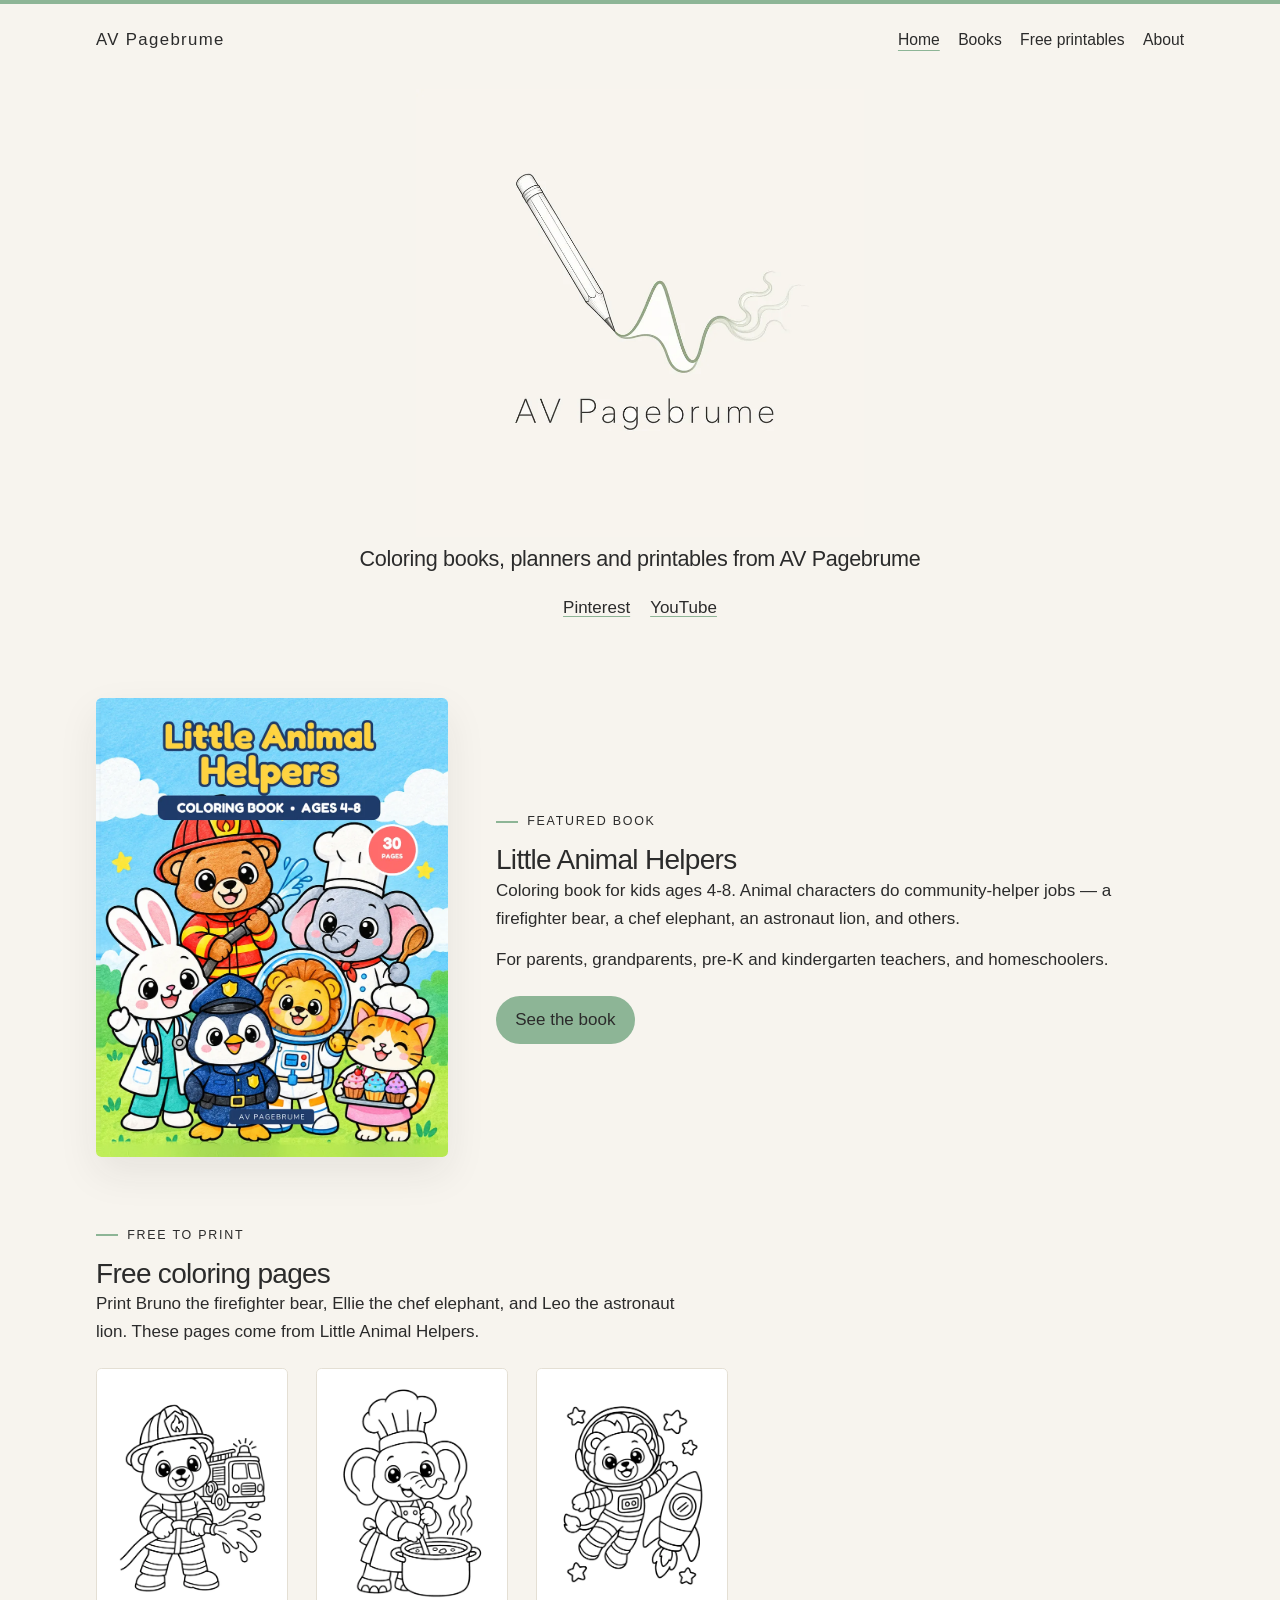
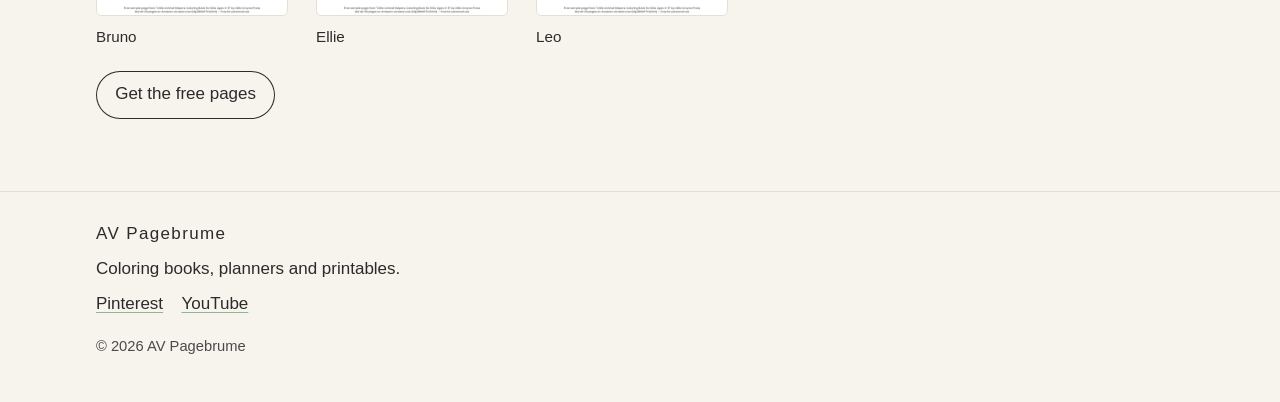
==== index.html @ 34dc0739 "Add the AV Pagebrume static site Plain HTML and CSS for GitHub Pages: home, the Little Animal Helper" ====
<!DOCTYPE html>
<html lang="en">
<head>
  <meta charset="utf-8">
  <meta name="viewport" content="width=device-width, initial-scale=1">
  <title>AV Pagebrume — Coloring books, planners and printables</title>
  <meta name="description" content="Coloring books, planners and printables from AV Pagebrume, a small press run by Vamsi and Ankitha. See Little Animal Helpers and free coloring pages.">
  <link rel="canonical" href="https://vamsiankitha-sudo.github.io/avpagebrume/">
  <meta name="robots" content="index,follow,max-image-preview:large">
  <meta name="author" content="AV Pagebrume">
  <meta name="theme-color" content="#F7F4EE">

  <meta property="og:site_name" content="AV Pagebrume">
  <meta property="og:type" content="website">
  <meta property="og:locale" content="en_US">
  <meta property="og:title" content="AV Pagebrume — Coloring books, planners and printables">
  <meta property="og:description" content="Coloring books, planners and printables from AV Pagebrume. See Little Animal Helpers and free coloring pages.">
  <meta property="og:url" content="https://vamsiankitha-sudo.github.io/avpagebrume/">
  <meta property="og:image" content="https://vamsiankitha-sudo.github.io/avpagebrume/assets/og.jpg">
  <meta property="og:image:width" content="1200">
  <meta property="og:image:height" content="630">
  <meta property="og:image:alt" content="AV Pagebrume logo: a pencil drawing a sage-green line that fades into mist, with the name AV Pagebrume.">

  <meta name="twitter:card" content="summary_large_image">
  <meta name="twitter:title" content="AV Pagebrume — Coloring books, planners and printables">
  <meta name="twitter:description" content="Coloring books, planners and printables from AV Pagebrume. See Little Animal Helpers and free coloring pages.">
  <meta name="twitter:image" content="https://vamsiankitha-sudo.github.io/avpagebrume/assets/og.jpg">
  <meta name="twitter:image:alt" content="AV Pagebrume logo: a pencil drawing a sage-green line that fades into mist, with the name AV Pagebrume.">

  <link rel="icon" href="favicon.ico" sizes="any">
  <link rel="icon" href="assets/favicon-32.png" type="image/png" sizes="32x32">
  <link rel="icon" href="assets/icon-192.png" type="image/png" sizes="192x192">
  <link rel="apple-touch-icon" href="apple-touch-icon.png">
  <link rel="preload" as="image" href="assets/logo.webp" type="image/webp">
  <link rel="stylesheet" href="css/styles.css">

  <script type="application/ld+json">
  {
    "@context": "https://schema.org",
    "@graph": [
      {
        "@type": "Organization",
        "@id": "https://vamsiankitha-sudo.github.io/avpagebrume/#organization",
        "name": "AV Pagebrume",
        "url": "https://vamsiankitha-sudo.github.io/avpagebrume/",
        "description": "Coloring books, planners and printables from AV Pagebrume.",
        "logo": {
          "@type": "ImageObject",
          "url": "https://vamsiankitha-sudo.github.io/avpagebrume/assets/logo.png",
          "width": 640,
          "height": 640
        },
        "sameAs": [
          "https://in.pinterest.com/avpagebrume/",
          "https://www.youtube.com/@avpagebrume"
        ]
      },
      {
        "@type": "WebSite",
        "@id": "https://vamsiankitha-sudo.github.io/avpagebrume/#website",
        "url": "https://vamsiankitha-sudo.github.io/avpagebrume/",
        "name": "AV Pagebrume",
        "description": "Coloring books, planners and printables from AV Pagebrume.",
        "publisher": {
          "@id": "https://vamsiankitha-sudo.github.io/avpagebrume/#organization"
        }
      }
    ]
  }
  </script>
</head>
<body>
  <a class="skip" href="#main">Skip to content</a>
  <header class="site-header">
    <div class="wrap header-inner">
      <a class="brand" href="./">AV Pagebrume</a>
      <nav class="nav" aria-label="Primary">
        <a href="./" aria-current="page">Home</a>
        <a href="books/little-animal-helpers/">Books</a>
        <a href="free-printables/">Free printables</a>
        <a href="about/">About</a>
      </nav>
    </div>
  </header>

  <main id="main">
    <section class="hero wrap">
      <h1>
        <picture>
          <source srcset="assets/logo.webp" type="image/webp">
          <img src="assets/logo.jpg" alt="AV Pagebrume" width="880" height="880" fetchpriority="high">
        </picture>
      </h1>
      <p class="lede">Coloring books, planners and printables from AV Pagebrume</p>
      <p class="social-line">
        <a href="https://in.pinterest.com/avpagebrume/" target="_blank" rel="noopener noreferrer">Pinterest<span class="visually-hidden"> (opens in a new tab)</span></a>
        <a href="https://www.youtube.com/@avpagebrume" target="_blank" rel="noopener noreferrer">YouTube<span class="visually-hidden"> (opens in a new tab)</span></a>
      </p>
    </section>

    <section class="section wrap" aria-labelledby="featured-heading">
      <div class="feature">
        <a href="books/little-animal-helpers/">
          <picture>
            <source srcset="books/little-animal-helpers/cover.webp" type="image/webp">
            <img class="cover" src="books/little-animal-helpers/cover.jpg" alt="Cover of Little Animal Helpers: Coloring Book for Kids Ages 4-8. Animal characters in helper jobs, including a firefighter bear, a chef elephant, and an astronaut lion. The cover says 30 pages. AV Pagebrume." width="900" height="1173">
          </picture>
        </a>
        <div>
          <p class="kicker">Featured book</p>
          <h2 id="featured-heading">Little Animal Helpers</h2>
          <p>Coloring book for kids ages 4-8. Animal characters do community-helper jobs — a firefighter bear, a chef elephant, an astronaut lion, and others.</p>
          <p>For parents, grandparents, pre-K and kindergarten teachers, and homeschoolers.</p>
          <div class="actions">
            <a class="button" href="books/little-animal-helpers/">See the book</a>
          </div>
        </div>
      </div>
    </section>

    <section class="section wrap" aria-labelledby="printables-heading">
      <p class="kicker">Free to print</p>
      <h2 id="printables-heading">Free coloring pages</h2>
      <p class="prose">Print Bruno the firefighter bear, Ellie the chef elephant, and Leo the astronaut lion. These pages come from Little Animal Helpers.</p>
      <div class="teaser-grid">
        <figure>
          <a href="free-printables/">
            <picture>
              <source srcset="free-printables/bruno.webp" type="image/webp">
              <img class="sheet" src="free-printables/bruno.jpg" alt="Line drawing of Bruno the firefighter bear." width="900" height="1165">
            </picture>
          </a>
          <figcaption>Bruno</figcaption>
        </figure>
        <figure>
          <a href="free-printables/">
            <picture>
              <source srcset="free-printables/ellie.webp" type="image/webp">
              <img class="sheet" src="free-printables/ellie.jpg" alt="Line drawing of Ellie the chef elephant." width="900" height="1165">
            </picture>
          </a>
          <figcaption>Ellie</figcaption>
        </figure>
        <figure>
          <a href="free-printables/">
            <picture>
              <source srcset="free-printables/leo.webp" type="image/webp">
              <img class="sheet" src="free-printables/leo.jpg" alt="Line drawing of Leo the astronaut lion." width="900" height="1165">
            </picture>
          </a>
          <figcaption>Leo</figcaption>
        </figure>
      </div>
      <div class="actions">
        <a class="button secondary" href="free-printables/">Get the free pages</a>
      </div>
    </section>
  </main>

  <footer class="site-footer">
    <div class="wrap">
      <p class="footer-brand">AV Pagebrume</p>
      <p>Coloring books, planners and printables.</p>
      <ul class="social">
        <li><a href="https://in.pinterest.com/avpagebrume/" target="_blank" rel="noopener noreferrer">Pinterest<span class="visually-hidden"> (opens in a new tab)</span></a></li>
        <li><a href="https://www.youtube.com/@avpagebrume" target="_blank" rel="noopener noreferrer">YouTube<span class="visually-hidden"> (opens in a new tab)</span></a></li>
      </ul>
      <p class="fine">© 2026 AV Pagebrume</p>
    </div>
  </footer>
</body>
</html>
---- css/styles.css ----
/* AV Pagebrume — static site styles. No build step. */

:root {
  --ink: #2b2b2b;
  --sage: #8db596;
  --paper: #f7f4ee;
  --line: #e4dfd4;
  --white: #fffcf7;
  --max: 68rem;
  --measure: 38rem;
}

*,
*::before,
*::after {
  box-sizing: border-box;
}

html {
  color-scheme: light;
}

body {
  margin: 0;
  background: var(--paper);
  color: var(--ink);
  font-family: Inter, "Avenir Next", "Segoe UI", Roboto, "Helvetica Neue", Arial, sans-serif;
  font-size: 1.0625rem;
  font-weight: 400;
  line-height: 1.65;
  border-top: 4px solid var(--sage);
}

img {
  max-width: 100%;
  height: auto;
  display: block;
}

figure {
  margin: 0;
}

picture {
  display: block;
}

h1,
h2,
h3,
p {
  margin: 0;
}

h1,
h2,
h3 {
  font-weight: 500;
  letter-spacing: -0.025em;
  line-height: 1.2;
}

h1 {
  font-size: clamp(1.85rem, 4.2vw, 2.7rem);
}

h2 {
  font-size: clamp(1.35rem, 2.4vw, 1.75rem);
}

h3 {
  font-size: 1.05rem;
  letter-spacing: -0.015em;
}

a {
  color: inherit;
  text-decoration-thickness: 1px;
  text-decoration-color: var(--sage);
  text-underline-offset: 0.18em;
}

a:hover {
  text-decoration-thickness: 2px;
}

:focus-visible {
  outline: 2px solid var(--ink);
  outline-offset: 3px;
}

::selection {
  background: var(--sage);
  color: var(--ink);
}

.skip {
  position: absolute;
  left: 0.75rem;
  top: -4rem;
  background: var(--ink);
  color: var(--paper);
  padding: 0.55rem 0.8rem;
  z-index: 5;
  text-decoration: none;
}

.skip:focus {
  top: 0.75rem;
}

.wrap {
  width: min(100% - 2.5rem, var(--max));
  margin-inline: auto;
}

.site-header {
  padding: 1.35rem 0 0.25rem;
}

.header-inner {
  display: flex;
  flex-wrap: wrap;
  align-items: baseline;
  justify-content: space-between;
  gap: 0.75rem 1.5rem;
}

.brand {
  font-size: 1.05rem;
  font-weight: 500;
  letter-spacing: 0.08em;
  text-decoration: none;
}

.brand:hover {
  text-decoration: none;
}

.nav {
  display: flex;
  flex-wrap: wrap;
  gap: 0.35rem 1.15rem;
}

.nav a {
  text-decoration: none;
  font-size: 0.98rem;
}

.nav a[aria-current="page"] {
  text-decoration: underline;
  text-decoration-color: var(--sage);
  text-underline-offset: 0.35em;
}

.hero {
  padding: 1.5rem 0 0.5rem;
  text-align: center;
}

.hero h1 {
  margin: 0 auto;
  max-width: 28rem;
  font-weight: 400;
}

.hero img {
  width: min(28rem, 100%);
  margin-inline: auto;
}

.lede {
  max-width: 40rem;
  margin: 0.35rem auto 0;
  font-size: clamp(1.15rem, 2.2vw, 1.35rem);
  line-height: 1.45;
  letter-spacing: -0.015em;
}

.social-line {
  display: flex;
  justify-content: center;
  gap: 0.4rem 1.25rem;
  margin-top: 1.25rem;
}

.section {
  padding-top: 3.25rem;
}

.kicker {
  display: flex;
  align-items: center;
  gap: 0.6rem;
  margin-bottom: 0.7rem;
  font-size: 0.78rem;
  letter-spacing: 0.14em;
  text-transform: uppercase;
}

.kicker::before {
  content: "";
  width: 1.35rem;
  height: 2px;
  background: var(--sage);
  flex: none;
}

.feature {
  display: grid;
  gap: 1.5rem;
  align-items: center;
}

.feature p + p,
.stack > * + * {
  margin-top: 0.85rem;
}

.prose {
  max-width: var(--measure);
}

.prose > * + * {
  margin-top: 0.9rem;
}

.prose > .crumbs + * {
  margin-top: 0;
}

.cover {
  width: min(100%, 22rem);
  border-radius: 0.35rem;
  box-shadow: 0 16px 40px rgba(43, 43, 43, 0.08);
}

.actions {
  display: flex;
  flex-wrap: wrap;
  gap: 0.7rem;
  margin-top: 1.35rem;
}

.button {
  display: inline-flex;
  align-items: center;
  justify-content: center;
  min-height: 3rem;
  padding: 0.65rem 1.2rem;
  border-radius: 999px;
  background: var(--sage);
  color: var(--ink);
  text-decoration: none;
  line-height: 1.2;
  text-align: center;
}

.button:hover {
  text-decoration: none;
  box-shadow: inset 0 0 0 1.5px var(--ink);
}

.button.secondary {
  background: transparent;
  box-shadow: inset 0 0 0 1px var(--ink);
}

.button.secondary:hover {
  background: var(--ink);
  color: var(--paper);
}

.teaser-grid,
.print-grid {
  display: grid;
  gap: 1.75rem;
  margin-top: 1.35rem;
}

.teaser-grid img {
  width: 100%;
  height: auto;
  background: #fff;
  border: 1px solid var(--line);
  border-radius: 0.35rem;
}

.teaser-grid figcaption {
  margin-top: 0.5rem;
  font-size: 0.95rem;
}

.print-grid article > * + * {
  margin-top: 0.55rem;
}

.print-grid .card-copy {
  padding-top: 0.85rem;
}

.sheet {
  background: var(--white);
  border: 1px solid var(--line);
  border-radius: 0.4rem;
  overflow: hidden;
}

.sheet img {
  width: 100%;
  background: #fff;
}

.sheet figcaption,
.card-copy {
  padding: 0.85rem 0.15rem 0;
}

.card-copy h2 {
  font-size: 1.2rem;
}

.note,
.pack {
  margin-top: 1.25rem;
  max-width: var(--measure);
}

.pack {
  margin-top: 2.75rem;
  padding-top: 2rem;
  border-top: 1px solid var(--line);
}

.crumbs {
  margin-bottom: 1.35rem;
  font-size: 0.92rem;
}

.crumbs ol {
  display: flex;
  flex-wrap: wrap;
  gap: 0.35rem 0.4rem;
  list-style: none;
  margin: 0;
  padding: 0;
}

.crumbs li:not(:last-child)::after {
  content: "/";
  margin-left: 0.4rem;
  color: #8a857b;
  text-decoration: none;
}

.book-layout {
  display: grid;
  gap: 1.75rem;
  align-items: start;
}

.faq {
  margin-top: 3.25rem;
  max-width: var(--measure);
}

.faq h2 {
  margin-bottom: 0.4rem;
}

.faq-item {
  padding: 1.15rem 0;
  border-top: 1px solid var(--line);
}

.faq-item h3 {
  margin-bottom: 0.35rem;
}

.faq-item p + p {
  margin-top: 0.55rem;
}

.page {
  padding-top: 2.25rem;
  padding-bottom: 1rem;
}

.site-footer {
  margin-top: 4.5rem;
  padding: 1.75rem 0 2.75rem;
  border-top: 1px solid var(--line);
}

.footer-brand {
  font-weight: 500;
  letter-spacing: 0.08em;
}

.site-footer p + p,
.site-footer .social {
  margin-top: 0.45rem;
}

.social {
  display: flex;
  flex-wrap: wrap;
  gap: 0.35rem 1.15rem;
  list-style: none;
  margin: 0.45rem 0 0;
  padding: 0;
}

.fine {
  margin-top: 1rem;
  font-size: 0.92rem;
  color: #4a4a4a;
}

.visually-hidden {
  position: absolute;
  width: 1px;
  height: 1px;
  padding: 0;
  margin: -1px;
  overflow: hidden;
  clip: rect(0, 0, 0, 0);
  white-space: nowrap;
  border: 0;
}

@media (min-width: 720px) {
  .wrap {
    width: min(100% - 4rem, var(--max));
  }

  .section {
    padding-top: 4.25rem;
  }

  .feature,
  .book-layout {
    grid-template-columns: minmax(16rem, 22rem) minmax(0, 1fr);
    gap: 3rem;
  }

  .print-grid {
    grid-template-columns: repeat(3, minmax(0, 1fr));
    gap: 1.5rem;
  }

  .teaser-grid {
    grid-template-columns: repeat(3, minmax(0, 12rem));
  }
}

@media (min-width: 960px) {
  .hero {
    padding-top: 2rem;
  }
}
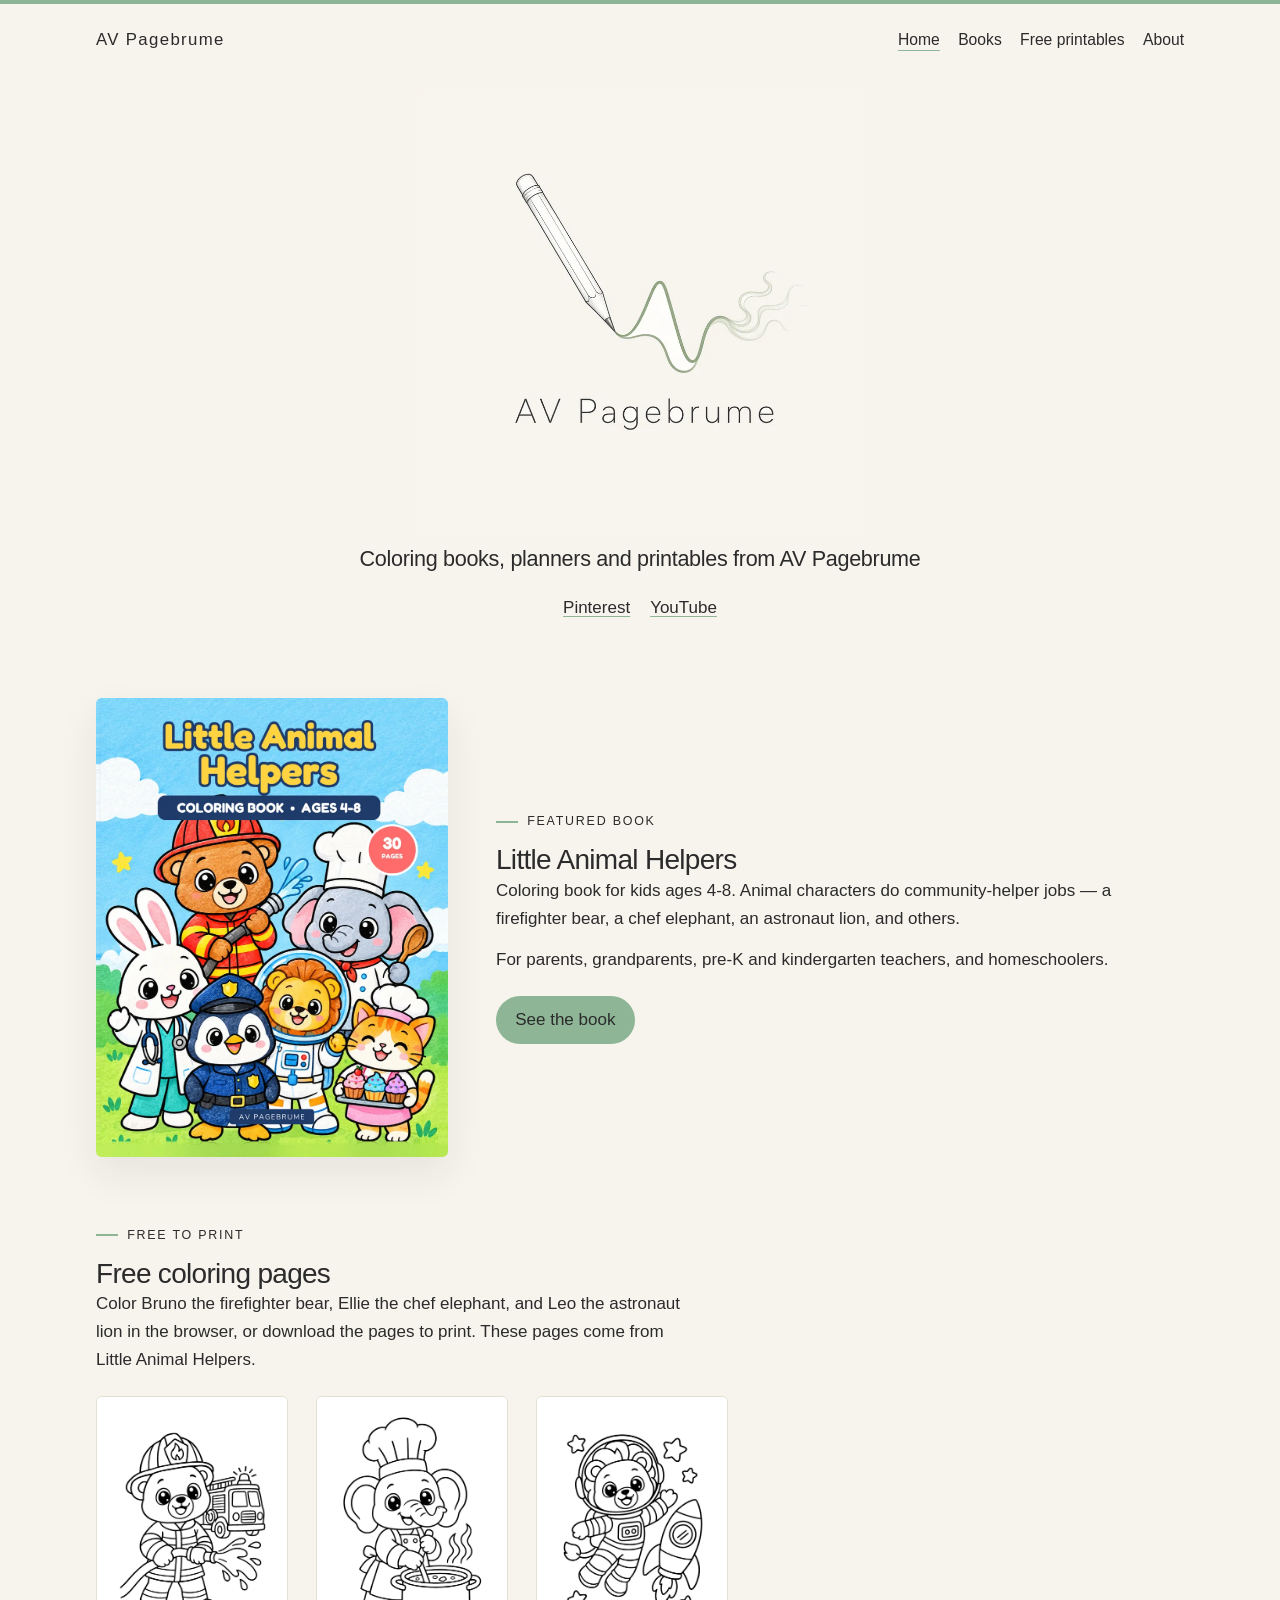
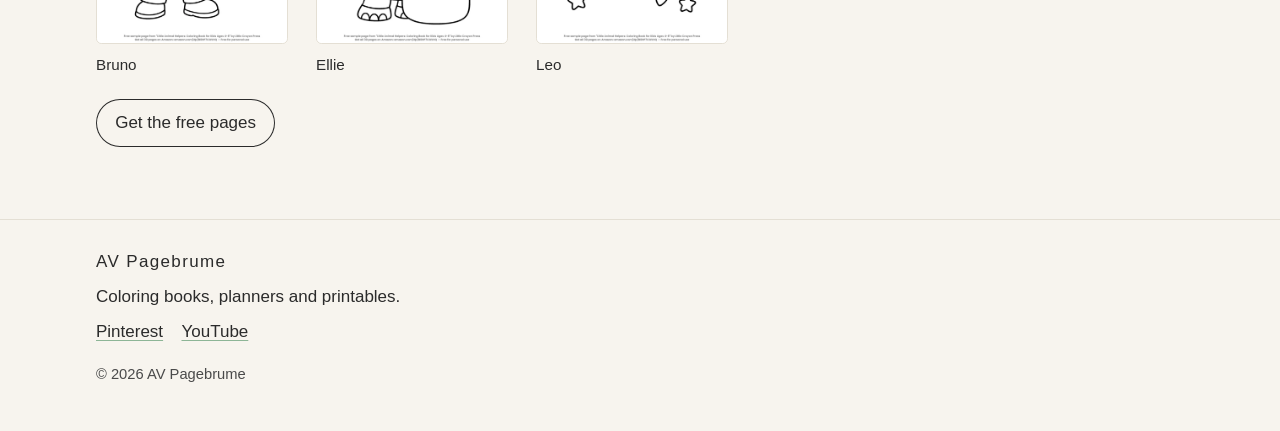
==== commit 62a9d351: "Add in-browser coloring for the free pages Bruno, Ellie, and Leo can be filled with a tap, undone, a" ====
--- a/index.html
+++ b/index.html
@@ -121,10 +121,10 @@
     <section class="section wrap" aria-labelledby="printables-heading">
       <p class="kicker">Free to print</p>
       <h2 id="printables-heading">Free coloring pages</h2>
-      <p class="prose">Print Bruno the firefighter bear, Ellie the chef elephant, and Leo the astronaut lion. These pages come from Little Animal Helpers.</p>
+      <p class="prose">Color Bruno the firefighter bear, Ellie the chef elephant, and Leo the astronaut lion in the browser, or download the pages to print. These pages come from Little Animal Helpers.</p>
       <div class="teaser-grid">
         <figure>
-          <a href="free-printables/">
+          <a href="free-printables/bruno/">
             <picture>
               <source srcset="free-printables/bruno.webp" type="image/webp">
               <img class="sheet" src="free-printables/bruno.jpg" alt="Line drawing of Bruno the firefighter bear." width="900" height="1165">
@@ -133,7 +133,7 @@
           <figcaption>Bruno</figcaption>
         </figure>
         <figure>
-          <a href="free-printables/">
+          <a href="free-printables/ellie/">
             <picture>
               <source srcset="free-printables/ellie.webp" type="image/webp">
               <img class="sheet" src="free-printables/ellie.jpg" alt="Line drawing of Ellie the chef elephant." width="900" height="1165">
@@ -142,7 +142,7 @@
           <figcaption>Ellie</figcaption>
         </figure>
         <figure>
-          <a href="free-printables/">
+          <a href="free-printables/leo/">
             <picture>
               <source srcset="free-printables/leo.webp" type="image/webp">
               <img class="sheet" src="free-printables/leo.jpg" alt="Line drawing of Leo the astronaut lion." width="900" height="1165">
--- a/css/styles.css
+++ b/css/styles.css
@@ -37,6 +37,10 @@
   display: block;
 }
 
+[hidden] {
+  display: none !important;
+}
+
 figure {
   margin: 0;
 }
@@ -250,11 +254,19 @@
   min-height: 3rem;
   padding: 0.65rem 1.2rem;
   border-radius: 999px;
+  border: 0;
   background: var(--sage);
   color: var(--ink);
+  font: inherit;
+  cursor: pointer;
   text-decoration: none;
   line-height: 1.2;
   text-align: center;
+}
+
+button.button:disabled {
+  opacity: 0.45;
+  cursor: not-allowed;
 }
 
 .button:hover {
@@ -460,3 +472,64 @@
     padding-top: 2rem;
   }
 }
+
+.studio {
+  margin-top: 1.5rem;
+  max-width: 44rem;
+}
+
+.color-hint {
+  min-height: 1.5em;
+  margin: 0.35rem 0 0.85rem;
+  font-size: 0.98rem;
+}
+
+.palette {
+  display: flex;
+  flex-wrap: wrap;
+  gap: 0.55rem;
+  margin: 0 0 0.35rem;
+}
+
+.swatch {
+  width: 2.75rem;
+  height: 2.75rem;
+  padding: 0;
+  border-radius: 999px;
+  border: 1px solid rgba(43, 43, 43, 0.28);
+  cursor: pointer;
+}
+
+.swatch[aria-pressed="true"] {
+  box-shadow: 0 0 0 2px var(--paper), 0 0 0 4px var(--ink);
+}
+
+.swatch.eraser {
+  background-image: linear-gradient(
+    135deg,
+    transparent 45%,
+    #2b2b2b 45%,
+    #2b2b2b 55%,
+    transparent 55%
+  );
+}
+
+.stage {
+  background: #fff;
+  border: 1px solid var(--line);
+  border-radius: 0.4rem;
+  overflow: hidden;
+}
+
+.stage img,
+.stage canvas {
+  width: 100%;
+  height: auto;
+  display: block;
+  background: #fff;
+}
+
+.stage canvas {
+  cursor: crosshair;
+  touch-action: manipulation;
+}
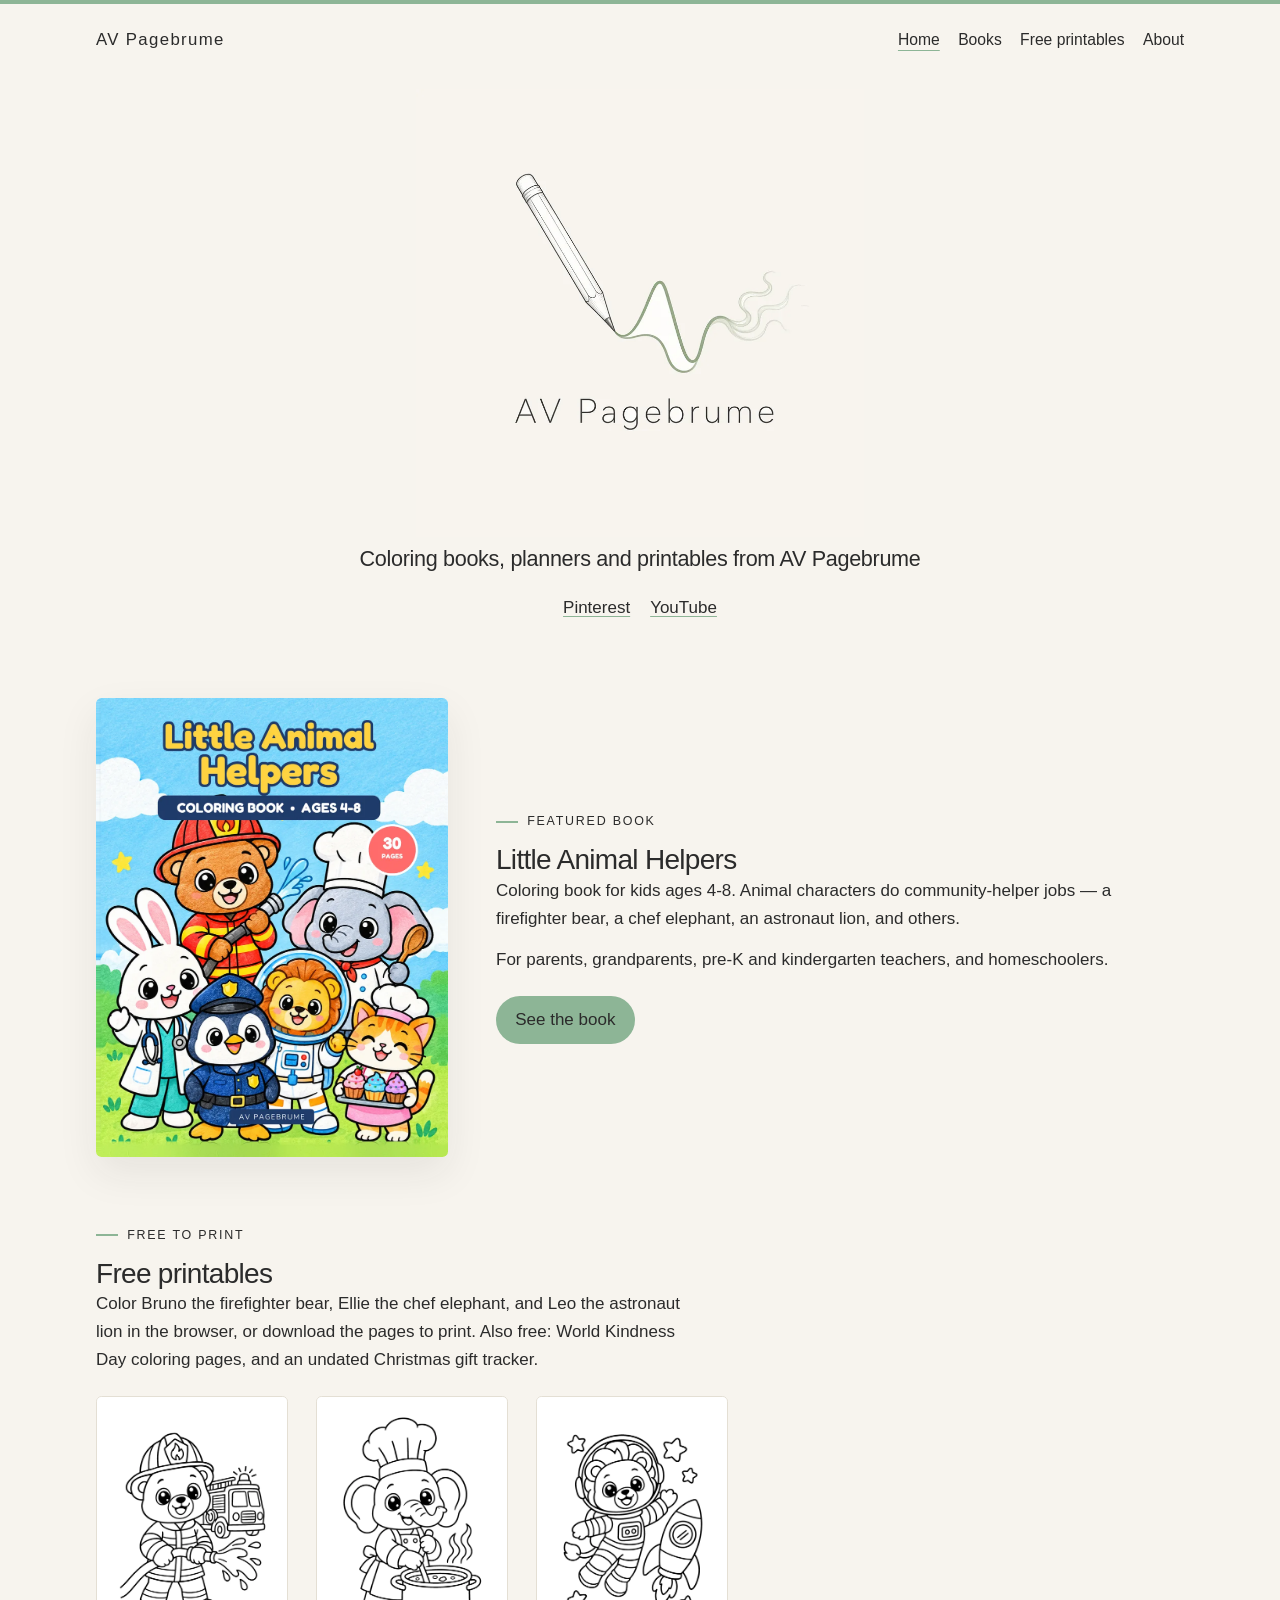
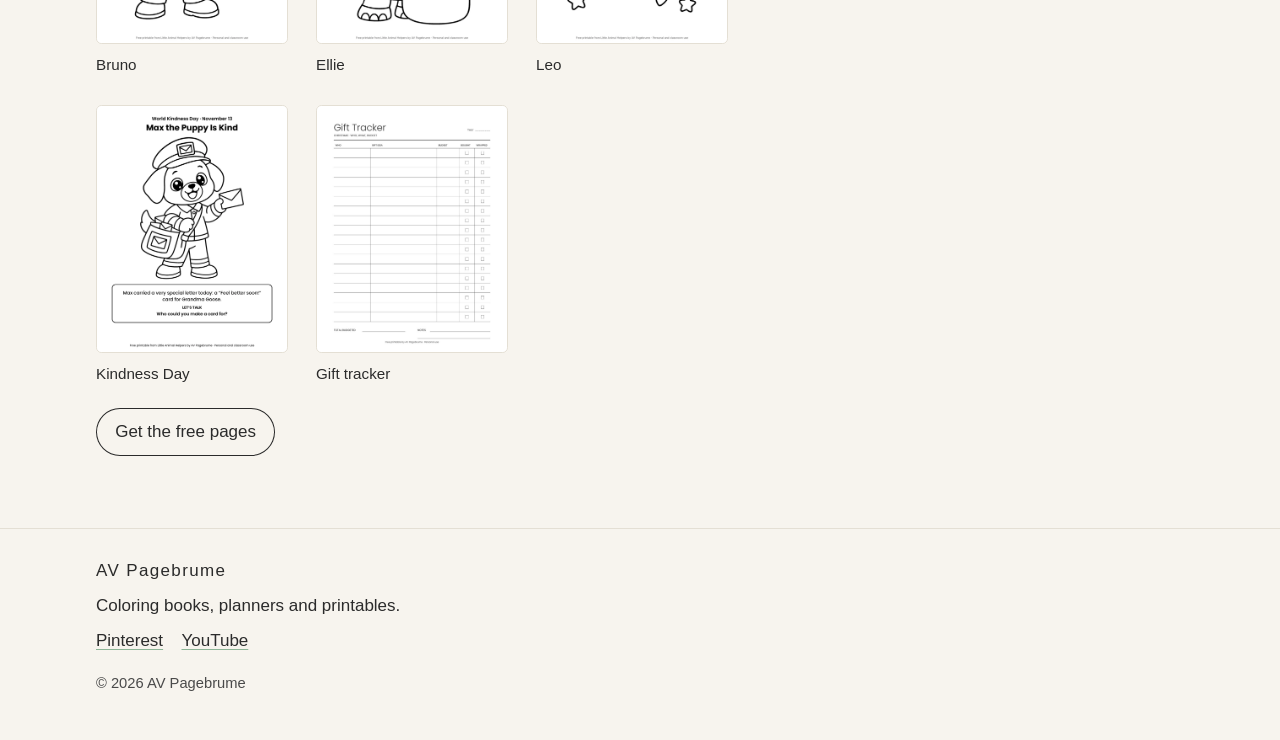
==== commit c64013a8: "Add World Kindness Day pages and a Christmas gift tracker Publish a five-page kindness coloring set " ====
--- a/index.html
+++ b/index.html
@@ -120,8 +120,8 @@
 
     <section class="section wrap" aria-labelledby="printables-heading">
       <p class="kicker">Free to print</p>
-      <h2 id="printables-heading">Free coloring pages</h2>
-      <p class="prose">Color Bruno the firefighter bear, Ellie the chef elephant, and Leo the astronaut lion in the browser, or download the pages to print. These pages come from Little Animal Helpers.</p>
+      <h2 id="printables-heading">Free printables</h2>
+      <p class="prose">Color Bruno the firefighter bear, Ellie the chef elephant, and Leo the astronaut lion in the browser, or download the pages to print. Also free: World Kindness Day coloring pages, and an undated Christmas gift tracker.</p>
       <div class="teaser-grid">
         <figure>
           <a href="free-printables/bruno/">
@@ -150,6 +150,21 @@
           </a>
           <figcaption>Leo</figcaption>
         </figure>
+        <figure>
+          <a href="free-printables/world-kindness-day/">
+            <picture>
+              <source srcset="free-printables/world-kindness-day/max.webp" type="image/webp">
+              <img class="sheet" src="free-printables/world-kindness-day/max.jpg" alt="Coloring page of Max the puppy delivering a card, for World Kindness Day." width="900" height="1165">
+            </picture>
+          </a>
+          <figcaption>Kindness Day</figcaption>
+        </figure>
+        <figure>
+          <a href="free-printables/gift-tracker/">
+            <img class="sheet" src="free-printables/gift-tracker/page-1.jpg" alt="Christmas gift tracker printable with columns for who, gift idea, budget, bought, and wrapped." width="900" height="1165">
+          </a>
+          <figcaption>Gift tracker</figcaption>
+        </figure>
       </div>
       <div class="actions">
         <a class="button secondary" href="free-printables/">Get the free pages</a>
--- a/css/styles.css
+++ b/css/styles.css
@@ -533,3 +533,64 @@
   cursor: crosshair;
   touch-action: manipulation;
 }
+
+.page-nav {
+  display: flex;
+  flex-wrap: wrap;
+  gap: 0.35rem 1.15rem;
+  margin-top: 1.35rem;
+}
+
+.page-block {
+  margin-top: 2.75rem;
+  padding-top: 2rem;
+  border-top: 1px solid var(--line);
+}
+
+.page-block > * + * {
+  margin-top: 0.8rem;
+}
+
+.page-block > .studio {
+  margin-top: 1.15rem;
+}
+
+.talk-label {
+  margin-top: 0.9rem;
+  font-size: 0.78rem;
+  letter-spacing: 0.14em;
+  text-transform: uppercase;
+}
+
+.more-printables {
+  margin-top: 2.75rem;
+  padding-top: 2rem;
+  border-top: 1px solid var(--line);
+}
+
+.more-printables > p {
+  max-width: var(--measure);
+}
+
+.preview-grid {
+  display: grid;
+  gap: 1.5rem;
+  margin-top: 1.5rem;
+}
+
+.preview-grid figcaption {
+  margin-top: 0.5rem;
+  font-size: 0.95rem;
+}
+
+@media (min-width: 720px) {
+  .print-grid.pair {
+    grid-template-columns: repeat(2, minmax(0, 1fr));
+    max-width: 46rem;
+  }
+
+  .preview-grid {
+    grid-template-columns: repeat(2, minmax(0, 1fr));
+    max-width: 52rem;
+  }
+}
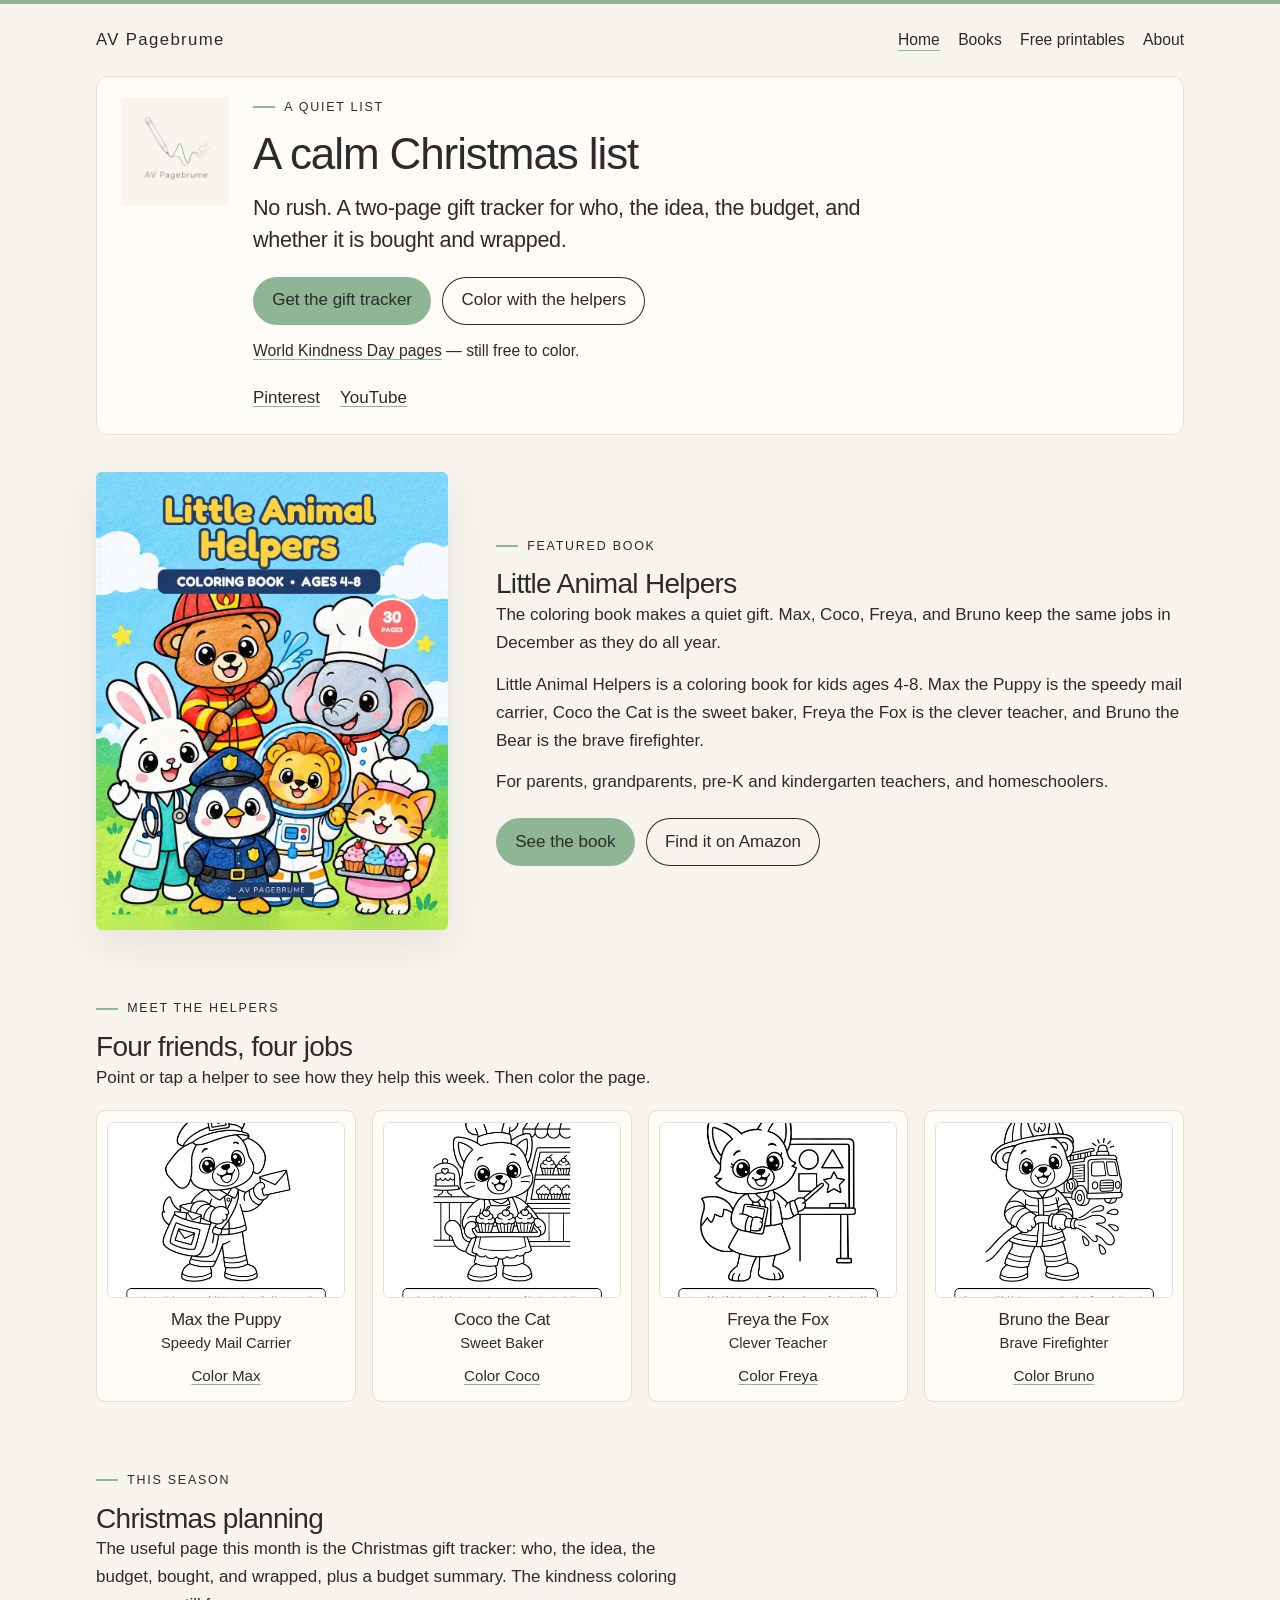
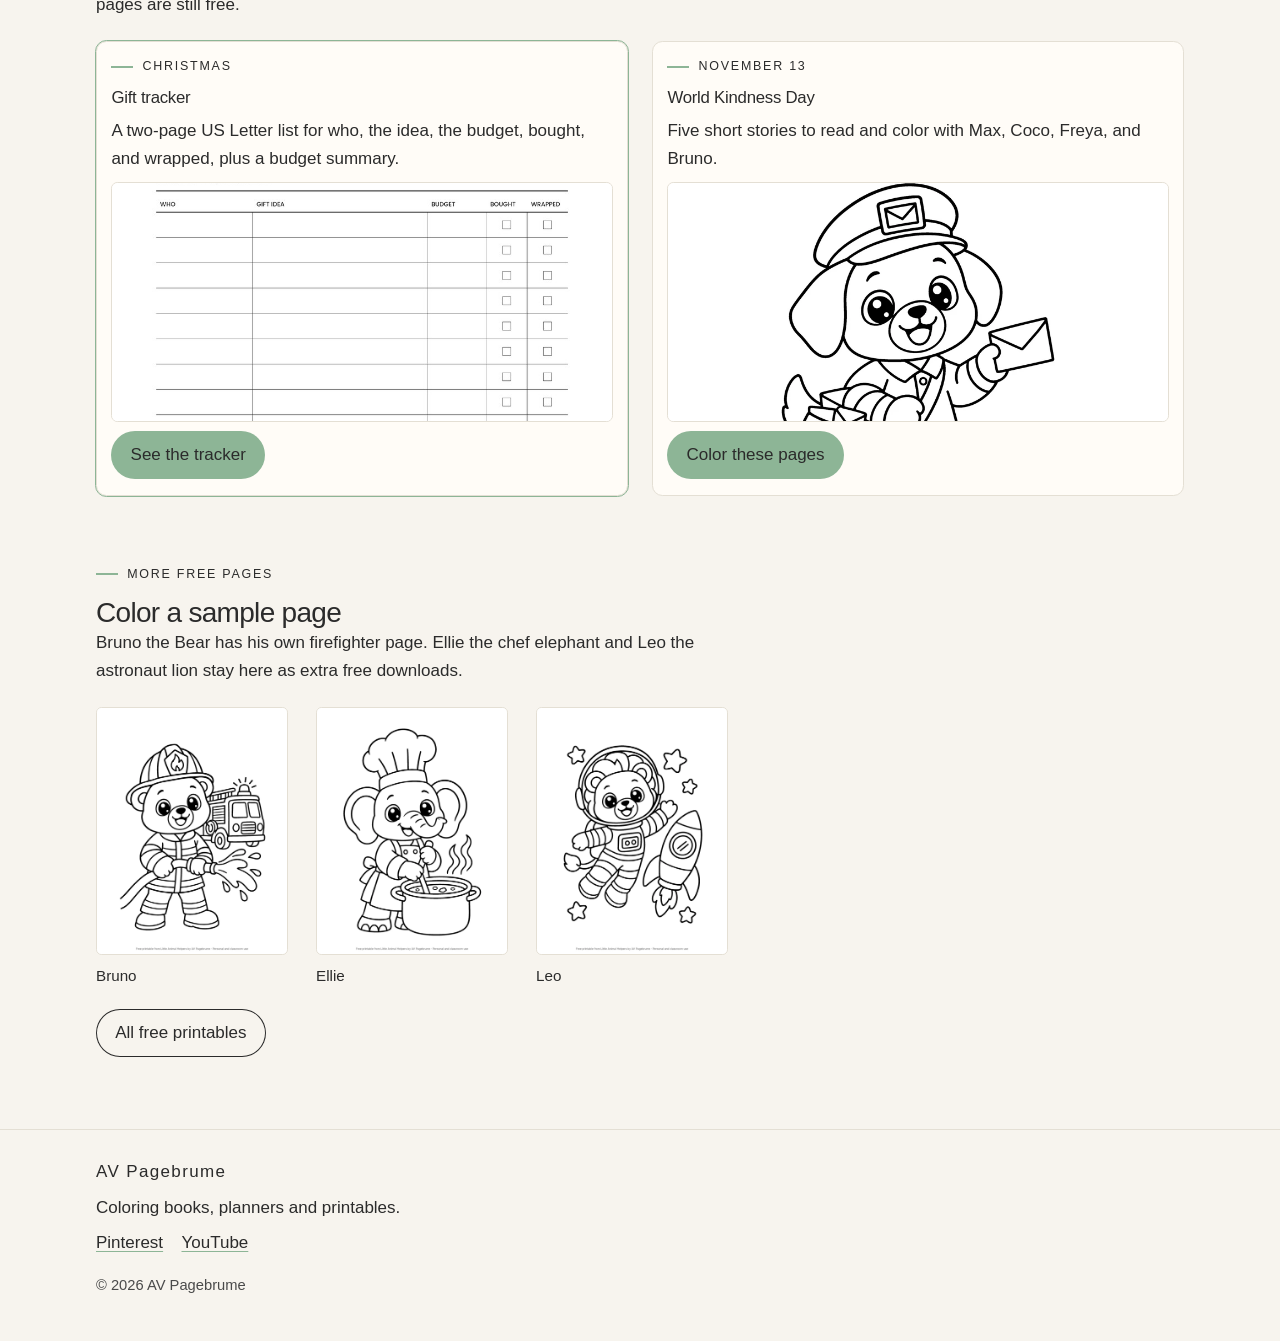
==== commit 50def82b: "Add a date-aware festive homepage for Diwali through Christmas. The homepage now greets the active s" ====
--- a/index.html
+++ b/index.html
@@ -3,8 +3,8 @@
 <head>
   <meta charset="utf-8">
   <meta name="viewport" content="width=device-width, initial-scale=1">
-  <title>AV Pagebrume — Coloring books, planners and printables</title>
-  <meta name="description" content="Coloring books, planners and printables from AV Pagebrume, a small press run by Vamsi and Ankitha. See Little Animal Helpers and free coloring pages.">
+  <title>Happy Diwali — AV Pagebrume</title>
+  <meta name="description" content="Happy Diwali from AV Pagebrume. Meet Max, Coco, Freya, and Bruno, color with the helpers, and find free printables for the season.">
   <link rel="canonical" href="https://vamsiankitha-sudo.github.io/avpagebrume/">
   <meta name="robots" content="index,follow,max-image-preview:large">
   <meta name="author" content="AV Pagebrume">
@@ -13,8 +13,8 @@
   <meta property="og:site_name" content="AV Pagebrume">
   <meta property="og:type" content="website">
   <meta property="og:locale" content="en_US">
-  <meta property="og:title" content="AV Pagebrume — Coloring books, planners and printables">
-  <meta property="og:description" content="Coloring books, planners and printables from AV Pagebrume. See Little Animal Helpers and free coloring pages.">
+  <meta property="og:title" content="Happy Diwali — AV Pagebrume">
+  <meta property="og:description" content="Happy Diwali from AV Pagebrume. Meet Max, Coco, Freya, and Bruno, color with the helpers, and find free printables for the season.">
   <meta property="og:url" content="https://vamsiankitha-sudo.github.io/avpagebrume/">
   <meta property="og:image" content="https://vamsiankitha-sudo.github.io/avpagebrume/assets/og.jpg">
   <meta property="og:image:width" content="1200">
@@ -22,8 +22,8 @@
   <meta property="og:image:alt" content="AV Pagebrume logo: a pencil drawing a sage-green line that fades into mist, with the name AV Pagebrume.">
 
   <meta name="twitter:card" content="summary_large_image">
-  <meta name="twitter:title" content="AV Pagebrume — Coloring books, planners and printables">
-  <meta name="twitter:description" content="Coloring books, planners and printables from AV Pagebrume. See Little Animal Helpers and free coloring pages.">
+  <meta name="twitter:title" content="Happy Diwali — AV Pagebrume">
+  <meta name="twitter:description" content="Happy Diwali from AV Pagebrume. Meet Max, Coco, Freya, and Bruno, color with the helpers, and find free printables for the season.">
   <meta name="twitter:image" content="https://vamsiankitha-sudo.github.io/avpagebrume/assets/og.jpg">
   <meta name="twitter:image:alt" content="AV Pagebrume logo: a pencil drawing a sage-green line that fades into mist, with the name AV Pagebrume.">
 
@@ -33,6 +33,7 @@
   <link rel="apple-touch-icon" href="apple-touch-icon.png">
   <link rel="preload" as="image" href="assets/logo.webp" type="image/webp">
   <link rel="stylesheet" href="css/styles.css">
+  <script src="js/season.js"></script>
 
   <script type="application/ld+json">
   {
@@ -60,7 +61,7 @@
         "@id": "https://vamsiankitha-sudo.github.io/avpagebrume/#website",
         "url": "https://vamsiankitha-sudo.github.io/avpagebrume/",
         "name": "AV Pagebrume",
-        "description": "Coloring books, planners and printables from AV Pagebrume.",
+        "description": "Happy Diwali from AV Pagebrume. Coloring books, planners and printables, including Little Animal Helpers.",
         "publisher": {
           "@id": "https://vamsiankitha-sudo.github.io/avpagebrume/#organization"
         }
@@ -69,7 +70,7 @@
   }
   </script>
 </head>
-<body>
+<body data-season-page="home">
   <a class="skip" href="#main">Skip to content</a>
   <header class="site-header">
     <div class="wrap header-inner">
@@ -84,44 +85,173 @@
   </header>
 
   <main id="main">
-    <section class="hero wrap">
-      <h1>
-        <picture>
-          <source srcset="assets/logo.webp" type="image/webp">
-          <img src="assets/logo.jpg" alt="AV Pagebrume" width="880" height="880" fetchpriority="high">
-        </picture>
-      </h1>
-      <p class="lede">Coloring books, planners and printables from AV Pagebrume</p>
-      <p class="social-line">
-        <a href="https://in.pinterest.com/avpagebrume/" target="_blank" rel="noopener noreferrer">Pinterest<span class="visually-hidden"> (opens in a new tab)</span></a>
-        <a href="https://www.youtube.com/@avpagebrume" target="_blank" rel="noopener noreferrer">YouTube<span class="visually-hidden"> (opens in a new tab)</span></a>
-      </p>
-    </section>
-
-    <section class="section wrap" aria-labelledby="featured-heading">
+    <section class="season-hero wrap" aria-labelledby="season-heading">
+      <div class="season-banner">
+        <a class="season-mark" href="./">
+          <picture>
+            <source srcset="assets/logo.webp" type="image/webp">
+            <img src="assets/logo.jpg" alt="AV Pagebrume" width="880" height="880" fetchpriority="high">
+          </picture>
+        </a>
+        <div class="season-copy">
+          <div class="festive-ornament" aria-hidden="true">
+            <svg class="diya" viewBox="0 0 80 64" width="72" height="58" focusable="false">
+              <path class="diya-flame" d="M40 2c7 9 13 15 13 24a13 13 0 0 1-26 0c0-9 6-15 13-24z" fill="#e2a23a"></path>
+              <path d="M40 16c2.6 3.4 4.2 5.6 4.2 8.2a4.2 4.2 0 0 1-8.4 0c0-2.6 1.6-4.8 4.2-8.2z" fill="#fff6dc"></path>
+              <path d="M14 46c1.2 11 50.6 11 52 0-6 8-46 8-52 0z" fill="#f0d2a4" stroke="#2b2b2b" stroke-width="1.7" stroke-linejoin="round"></path>
+              <path d="M18 46h44" fill="none" stroke="#2b2b2b" stroke-width="1.6" stroke-linecap="round"></path>
+              <path d="M40 46V36" fill="none" stroke="#2b2b2b" stroke-width="1.5" stroke-linecap="round"></path>
+            </svg>
+            <div class="light-row">
+              <span></span><span></span><span></span><span></span><span></span><span></span><span></span>
+            </div>
+          </div>
+          <p class="kicker" data-season-text="kicker">Festival of Lights</p>
+          <h1 id="season-heading" class="season-title" data-season-text="title">Happy Diwali</h1>
+          <p class="season-hindi" lang="hi" data-season-text="hindi">शुभ दीपावली</p>
+          <p class="lede" data-season-text="lede">Max, Coco, Freya, and Bruno help at home this week: a card, something sweet, a welcome, and a careful look around before the family gathers.</p>
+          <div class="actions">
+            <a class="button" data-season-link="primary" href="free-printables/world-kindness-day/" data-href-diwali="free-printables/world-kindness-day/" data-href-kindness="free-printables/world-kindness-day/" data-href-thanksgiving="books/little-animal-helpers/" data-href-christmas="free-printables/gift-tracker/" data-href-everyday="books/little-animal-helpers/"><span data-season-text="primary">Color with the helpers</span></a>
+            <a class="button secondary" data-season-link="secondary" href="books/little-animal-helpers/" data-href-diwali="books/little-animal-helpers/" data-href-kindness="books/little-animal-helpers/" data-href-thanksgiving="free-printables/world-kindness-day/" data-href-christmas="free-printables/world-kindness-day/" data-href-everyday="free-printables/"><span data-season-text="secondary">See the book</span></a>
+          </div>
+          <p class="next-note" data-season-next>
+            <a href="free-printables/world-kindness-day/" data-href-diwali="free-printables/world-kindness-day/" data-href-kindness="free-printables/gift-tracker/" data-href-thanksgiving="free-printables/gift-tracker/" data-href-christmas="free-printables/world-kindness-day/" data-href-everyday="free-printables/">World Kindness Day is 13 November</a><span data-next-rest> — free coloring pages.</span>
+          </p>
+          <p class="social-line">
+            <a href="https://in.pinterest.com/avpagebrume/" target="_blank" rel="noopener noreferrer">Pinterest<span class="visually-hidden"> (opens in a new tab)</span></a>
+            <a href="https://www.youtube.com/@avpagebrume" target="_blank" rel="noopener noreferrer">YouTube<span class="visually-hidden"> (opens in a new tab)</span></a>
+          </p>
+        </div>
+      </div>
+    </section>
+
+    <section class="section follow wrap" aria-labelledby="featured-heading">
       <div class="feature">
-        <a href="books/little-animal-helpers/">
+        <a class="cover-link" href="books/little-animal-helpers/">
           <picture>
             <source srcset="books/little-animal-helpers/cover.webp" type="image/webp">
-            <img class="cover" src="books/little-animal-helpers/cover.jpg" alt="Cover of Little Animal Helpers: Coloring Book for Kids Ages 4-8. Animal characters in helper jobs, including a firefighter bear, a chef elephant, and an astronaut lion. The cover says 30 pages. AV Pagebrume." width="900" height="1173">
+            <img class="cover" src="books/little-animal-helpers/cover.jpg" alt="Cover of Little Animal Helpers: Coloring Book for Kids Ages 4-8. Bruno the firefighter bear, Coco the cat with cupcakes, an elephant chef, a lion astronaut, a rabbit in medical scrubs, and a penguin police officer. A badge says 30 pages. The cover includes the words AV Pagebrume." width="900" height="1173">
           </picture>
         </a>
         <div>
           <p class="kicker">Featured book</p>
           <h2 id="featured-heading">Little Animal Helpers</h2>
-          <p>Coloring book for kids ages 4-8. Animal characters do community-helper jobs — a firefighter bear, a chef elephant, an astronaut lion, and others.</p>
+          <p data-season-text="book">For Diwali they bring light in ordinary ways: a card at the door, something sweet to share, a place saved, and help at home.</p>
+          <p>Little Animal Helpers is a coloring book for kids ages 4-8. Max the Puppy is the speedy mail carrier, Coco the Cat is the sweet baker, Freya the Fox is the clever teacher, and Bruno the Bear is the brave firefighter.</p>
           <p>For parents, grandparents, pre-K and kindergarten teachers, and homeschoolers.</p>
           <div class="actions">
             <a class="button" href="books/little-animal-helpers/">See the book</a>
+            <a class="button secondary" href="https://www.amazon.com/s?k=Little+Animal+Helpers+9798166876423" target="_blank" rel="noopener noreferrer">Find it on Amazon<span class="visually-hidden"> (opens in a new tab)</span></a>
           </div>
         </div>
       </div>
     </section>
 
-    <section class="section wrap" aria-labelledby="printables-heading">
-      <p class="kicker">Free to print</p>
-      <h2 id="printables-heading">Free printables</h2>
-      <p class="prose">Color Bruno the firefighter bear, Ellie the chef elephant, and Leo the astronaut lion in the browser, or download the pages to print. Also free: World Kindness Day coloring pages, and an undated Christmas gift tracker.</p>
+    <section class="section wrap" id="helpers" aria-labelledby="helpers-heading">
+      <p class="kicker">Meet the helpers</p>
+      <h2 id="helpers-heading">Four friends, four jobs</h2>
+      <p class="prose">Point or tap a helper to see how they help this week. Then color the page.</p>
+      <div class="helper-grid">
+        <article class="helper">
+          <button type="button" class="helper-toggle" aria-expanded="false" aria-controls="beat-max">
+            <span class="helper-portrait">
+              <picture>
+                <source srcset="free-printables/world-kindness-day/max.webp" type="image/webp">
+                <img src="free-printables/world-kindness-day/max.jpg" alt="" width="900" height="1165">
+              </picture>
+            </span>
+            <span class="helper-name">Max the Puppy</span>
+            <span class="helper-job">Speedy Mail Carrier</span>
+          </button>
+          <p class="helper-beat" id="beat-max" data-beat="max">Max tucks a handmade card into the evening post.</p>
+          <a class="helper-color" href="free-printables/world-kindness-day/#max">Color Max</a>
+        </article>
+        <article class="helper">
+          <button type="button" class="helper-toggle" aria-expanded="false" aria-controls="beat-coco">
+            <span class="helper-portrait">
+              <picture>
+                <source srcset="free-printables/world-kindness-day/coco.webp" type="image/webp">
+                <img src="free-printables/world-kindness-day/coco.jpg" alt="" width="900" height="1165">
+              </picture>
+            </span>
+            <span class="helper-name">Coco the Cat</span>
+            <span class="helper-job">Sweet Baker</span>
+          </button>
+          <p class="helper-beat" id="beat-coco" data-beat="coco">Coco sets out a sweet to share when the lamps are lit.</p>
+          <a class="helper-color" href="free-printables/world-kindness-day/#coco">Color Coco</a>
+        </article>
+        <article class="helper">
+          <button type="button" class="helper-toggle" aria-expanded="false" aria-controls="beat-freya">
+            <span class="helper-portrait">
+              <picture>
+                <source srcset="free-printables/world-kindness-day/freya.webp" type="image/webp">
+                <img src="free-printables/world-kindness-day/freya.jpg" alt="" width="900" height="1165">
+              </picture>
+            </span>
+            <span class="helper-name">Freya the Fox</span>
+            <span class="helper-job">Clever Teacher</span>
+          </button>
+          <p class="helper-beat" id="beat-freya" data-beat="freya">Freya saves a seat so everyone is inside the circle.</p>
+          <a class="helper-color" href="free-printables/world-kindness-day/#freya">Color Freya</a>
+        </article>
+        <article class="helper">
+          <button type="button" class="helper-toggle" aria-expanded="false" aria-controls="beat-bruno">
+            <span class="helper-portrait">
+              <picture>
+                <source srcset="free-printables/world-kindness-day/bruno.webp" type="image/webp">
+                <img src="free-printables/world-kindness-day/bruno.jpg" alt="" width="900" height="1165">
+              </picture>
+            </span>
+            <span class="helper-name">Bruno the Bear</span>
+            <span class="helper-job">Brave Firefighter</span>
+          </button>
+          <p class="helper-beat" id="beat-bruno" data-beat="bruno">Bruno helps at home before the family gathers.</p>
+          <a class="helper-color" href="free-printables/world-kindness-day/#bruno">Color Bruno</a>
+        </article>
+      </div>
+    </section>
+
+    <section class="section wrap" id="this-season" aria-labelledby="printables-heading">
+      <p class="kicker" data-season-text="print-kicker">This season</p>
+      <h2 id="printables-heading" data-season-text="print-title">Happy Diwali</h2>
+      <p class="prose" data-season-text="print-copy">The Diwali offer is this greeting, the story of the helpers, and coloring in the browser. World Kindness Day on 13 November is the next activity for kids. The Christmas gift tracker is here when you want to plan ahead.</p>
+      <div class="print-grid pair invite-grid">
+        <article class="invite-card is-lead" data-season-card="kindness">
+          <p class="kicker">November 13</p>
+          <h3>World Kindness Day</h3>
+          <p>Five short stories to read and color with Max, Coco, Freya, and Bruno.</p>
+          <figure>
+            <a href="free-printables/world-kindness-day/">
+              <picture>
+                <source srcset="free-printables/world-kindness-day/max.webp" type="image/webp">
+                <img class="sheet" src="free-printables/world-kindness-day/max.jpg" alt="Coloring page of Max the puppy delivering a card, for World Kindness Day." width="900" height="1165">
+              </picture>
+            </a>
+          </figure>
+          <div class="actions">
+            <a class="button" href="free-printables/world-kindness-day/">Color these pages</a>
+          </div>
+        </article>
+        <article class="invite-card" data-season-card="gifts">
+          <p class="kicker">Christmas</p>
+          <h3>Gift tracker</h3>
+          <p>A two-page US Letter list for who, the idea, the budget, bought, and wrapped, plus a budget summary.</p>
+          <figure>
+            <a href="free-printables/gift-tracker/">
+              <img class="sheet" src="free-printables/gift-tracker/page-1.jpg" alt="Christmas gift tracker printable with columns for who, gift idea, budget, bought, and wrapped." width="900" height="1165">
+            </a>
+          </figure>
+          <div class="actions">
+            <a class="button" href="free-printables/gift-tracker/">See the tracker</a>
+          </div>
+        </article>
+      </div>
+    </section>
+
+    <section class="section wrap" aria-labelledby="more-heading">
+      <p class="kicker">More free pages</p>
+      <h2 id="more-heading">Color a sample page</h2>
+      <p class="prose">Bruno the Bear has his own firefighter page. Ellie the chef elephant and Leo the astronaut lion stay here as extra free downloads.</p>
       <div class="teaser-grid">
         <figure>
           <a href="free-printables/bruno/">
@@ -150,24 +280,9 @@
           </a>
           <figcaption>Leo</figcaption>
         </figure>
-        <figure>
-          <a href="free-printables/world-kindness-day/">
-            <picture>
-              <source srcset="free-printables/world-kindness-day/max.webp" type="image/webp">
-              <img class="sheet" src="free-printables/world-kindness-day/max.jpg" alt="Coloring page of Max the puppy delivering a card, for World Kindness Day." width="900" height="1165">
-            </picture>
-          </a>
-          <figcaption>Kindness Day</figcaption>
-        </figure>
-        <figure>
-          <a href="free-printables/gift-tracker/">
-            <img class="sheet" src="free-printables/gift-tracker/page-1.jpg" alt="Christmas gift tracker printable with columns for who, gift idea, budget, bought, and wrapped." width="900" height="1165">
-          </a>
-          <figcaption>Gift tracker</figcaption>
-        </figure>
       </div>
       <div class="actions">
-        <a class="button secondary" href="free-printables/">Get the free pages</a>
+        <a class="button secondary" href="free-printables/">All free printables</a>
       </div>
     </section>
   </main>
--- a/css/styles.css
+++ b/css/styles.css
@@ -8,6 +8,9 @@
   --white: #fffcf7;
   --max: 68rem;
   --measure: 38rem;
+  --gold: #8a5a12;
+  --flame: #e2a23a;
+  --flame-deep: #c4783a;
 }
 
 *,
@@ -594,3 +597,391 @@
     max-width: 52rem;
   }
 }
+
+/* Seasonal homepage. Diwali is the shipped default, so the warm
+   banner shows when data-season is missing. Other windows clear it. */
+
+.season-hero {
+  padding: 0.85rem 0 0.15rem;
+}
+
+.season-banner {
+  display: block;
+  padding: 1.1rem 1.1rem 1.2rem;
+  background:
+    radial-gradient(circle at 0 0, rgba(226, 162, 58, 0.18), transparent 42%),
+    radial-gradient(circle at 100% 100%, rgba(141, 181, 150, 0.28), transparent 48%),
+    var(--white);
+  border: 1px solid var(--line);
+  border-radius: 0.75rem;
+}
+
+html[data-season]:not([data-season="diwali"]) .season-banner {
+  background: var(--white);
+}
+
+.season-mark {
+  display: block;
+  width: 5.25rem;
+  margin: 0 auto 0.65rem;
+}
+
+.season-mark img {
+  width: 100%;
+  height: auto;
+}
+
+.festive-ornament {
+  display: flex;
+  flex-wrap: wrap;
+  align-items: center;
+  justify-content: center;
+  gap: 0.65rem 0.85rem;
+  margin-bottom: 0.45rem;
+}
+
+html[data-season]:not([data-season="diwali"]) .festive-ornament,
+html[data-season]:not([data-season="diwali"]) .season-hindi {
+  display: none;
+}
+
+.diya {
+  display: block;
+  flex: none;
+}
+
+.diya-flame {
+  animation: flame 2.6s ease-in-out infinite;
+}
+
+.light-row {
+  display: flex;
+  flex-wrap: wrap;
+  gap: 0.7rem;
+  align-items: center;
+}
+
+.light-row span {
+  width: 0.62rem;
+  height: 0.62rem;
+  border-radius: 50%;
+  background: var(--flame);
+  box-shadow: 0 0.42rem 0 -0.12rem var(--flame-deep), 0 0 0.55rem rgba(226, 162, 58, 0.9);
+  animation: lamp 2.8s ease-in-out infinite;
+}
+
+.light-row span:nth-child(odd) {
+  background: var(--sage);
+  box-shadow: 0 0.42rem 0 -0.12rem #6e9478, 0 0 0.45rem rgba(141, 181, 150, 0.85);
+  animation-delay: 0.45s;
+}
+
+.light-row span:nth-child(3n) {
+  animation-delay: 0.9s;
+}
+
+.season-copy {
+  text-align: center;
+}
+
+.season-copy .kicker {
+  justify-content: center;
+}
+
+.season-title {
+  font-size: clamp(2rem, 5vw, 2.75rem);
+}
+
+.season-hindi {
+  margin-top: 0.2rem;
+  font-family: "Noto Sans Devanagari", "Nirmala UI", "Kohinoor Devanagari", sans-serif;
+  font-size: 1.05rem;
+  letter-spacing: 0.01em;
+}
+
+.season-copy .lede {
+  margin-top: 0.7rem;
+}
+
+.season-copy .actions,
+.season-copy .social-line {
+  justify-content: center;
+}
+
+.next-note {
+  margin-top: 0.85rem;
+  font-size: 0.98rem;
+}
+
+.section.follow {
+  padding-top: 1.6rem;
+}
+
+.cover-link {
+  display: block;
+  width: min(100%, 22rem);
+  border-radius: 0.45rem;
+  transition: transform 0.2s ease;
+}
+
+.cover-link:hover {
+  transform: translateY(-4px);
+  text-decoration: none;
+}
+
+.helper-grid {
+  display: grid;
+  grid-template-columns: repeat(2, minmax(0, 1fr));
+  gap: 0.85rem;
+  margin-top: 1.15rem;
+}
+
+.helper {
+  display: flex;
+  flex-direction: column;
+  align-items: center;
+  background: var(--white);
+  border: 1px solid var(--line);
+  border-radius: 0.6rem;
+  padding: 0.65rem 0.65rem 0.8rem;
+  text-align: center;
+  transition: transform 0.2s ease, box-shadow 0.2s ease;
+}
+
+.helper:hover {
+  transform: translateY(-4px);
+  box-shadow: 0 14px 32px rgba(43, 43, 43, 0.08);
+}
+
+.helper-toggle {
+  display: block;
+  width: 100%;
+  margin: 0;
+  padding: 0;
+  border: 0;
+  background: transparent;
+  color: inherit;
+  font: inherit;
+  text-align: center;
+  cursor: pointer;
+}
+
+.helper-portrait {
+  display: block;
+  height: 7.35rem;
+  overflow: hidden;
+  border-radius: 0.4rem;
+  border: 1px solid var(--line);
+  background: #fff;
+}
+
+.helper-portrait picture,
+.helper-portrait img {
+  display: block;
+  width: 100%;
+  height: 100%;
+}
+
+.helper-portrait img {
+  object-fit: cover;
+  object-position: center 42%;
+}
+
+.helper-name {
+  display: block;
+  margin-top: 0.55rem;
+  font-weight: 500;
+  letter-spacing: -0.015em;
+}
+
+.helper-job {
+  display: block;
+  font-size: 0.92rem;
+  line-height: 1.35;
+}
+
+.helper-beat {
+  max-height: 0;
+  overflow: hidden;
+  opacity: 0;
+  margin: 0;
+  font-size: 0.95rem;
+  line-height: 1.45;
+  transition: max-height 0.25s ease, opacity 0.25s ease, margin-top 0.25s ease;
+}
+
+.helper:focus-within .helper-beat,
+.helper.is-open .helper-beat {
+  max-height: 8rem;
+  opacity: 1;
+  margin-top: 0.55rem;
+}
+
+.helper-color {
+  margin-top: 0.55rem;
+  font-size: 0.95rem;
+}
+
+.invite-card {
+  background: var(--white);
+  border: 1px solid var(--line);
+  border-radius: 0.65rem;
+  padding: 0.9rem 0.9rem 1rem;
+  transition: transform 0.2s ease, box-shadow 0.2s ease;
+}
+
+.invite-card:hover {
+  transform: translateY(-4px);
+  box-shadow: 0 16px 36px rgba(43, 43, 43, 0.08);
+}
+
+.invite-card.is-lead {
+  outline: 1.5px solid var(--sage);
+  outline-offset: 0;
+}
+
+html:not([data-season]) .invite-card.is-lead,
+html[data-season="diwali"] .invite-card.is-lead {
+  outline-color: var(--gold);
+}
+
+html[data-season="christmas"] [data-season-card="gifts"] {
+  order: -1;
+  outline: 1.5px solid var(--sage);
+}
+
+html[data-season="christmas"] [data-season-card="kindness"],
+html[data-season="everyday"] .invite-card.is-lead {
+  outline: none;
+}
+
+#this-season .invite-card .sheet {
+  width: 100%;
+  height: 15rem;
+  object-fit: cover;
+  object-position: center 20%;
+}
+
+.teaser-grid a {
+  display: block;
+  border-radius: 0.4rem;
+  transition: transform 0.2s ease;
+}
+
+.teaser-grid a:hover {
+  transform: translateY(-4px);
+  text-decoration: none;
+}
+
+.card-lift {
+  transition: transform 0.2s ease;
+}
+
+.card-lift:hover {
+  transform: translateY(-4px);
+}
+
+.season-note {
+  max-width: var(--measure);
+  margin-top: 0.8rem;
+}
+
+.invite-grid {
+  align-items: stretch;
+}
+
+@keyframes lamp {
+  0%,
+  100% { opacity: 0.55; }
+  50% { opacity: 1; }
+}
+
+@keyframes flame {
+  0%,
+  100% { opacity: 0.72; }
+  50% { opacity: 1; }
+}
+
+@media (hover: hover) and (pointer: fine) {
+  .helper:hover .helper-beat {
+    max-height: 8rem;
+    opacity: 1;
+    margin-top: 0.55rem;
+  }
+}
+
+@media (min-width: 720px) {
+  .season-hero {
+    padding-top: 1.15rem;
+  }
+
+  .season-banner {
+    display: grid;
+    grid-template-columns: 6.75rem minmax(0, 1fr);
+    gap: 0.35rem 1.5rem;
+    align-items: start;
+    padding: 1.25rem 1.5rem 1.35rem;
+  }
+
+  .season-mark {
+    width: 6.75rem;
+    margin: 0;
+  }
+
+  .season-copy,
+  .season-copy .kicker,
+  .festive-ornament,
+  .season-copy .actions,
+  .season-copy .social-line {
+    justify-content: flex-start;
+    text-align: left;
+  }
+
+  .season-copy .lede,
+  .season-copy .social-line {
+    margin-left: 0;
+    margin-right: 0;
+  }
+
+  .section.follow {
+    padding-top: 2.15rem;
+  }
+
+  .helper-grid {
+    grid-template-columns: repeat(4, minmax(0, 1fr));
+    gap: 1rem;
+  }
+
+  .helper-portrait {
+    height: 11rem;
+  }
+
+  .print-grid.pair.invite-grid {
+    max-width: none;
+  }
+}
+
+@media (prefers-reduced-motion: reduce) {
+  .light-row span,
+  .diya-flame {
+    animation: none;
+    opacity: 1;
+  }
+
+  .helper,
+  .helper-beat,
+  .invite-card,
+  .card-lift,
+  .cover-link,
+  .teaser-grid a {
+    transition: none;
+  }
+
+  .helper:hover,
+  .invite-card:hover,
+  .card-lift:hover,
+  .cover-link:hover,
+  .teaser-grid a:hover {
+    transform: none;
+  }
+}
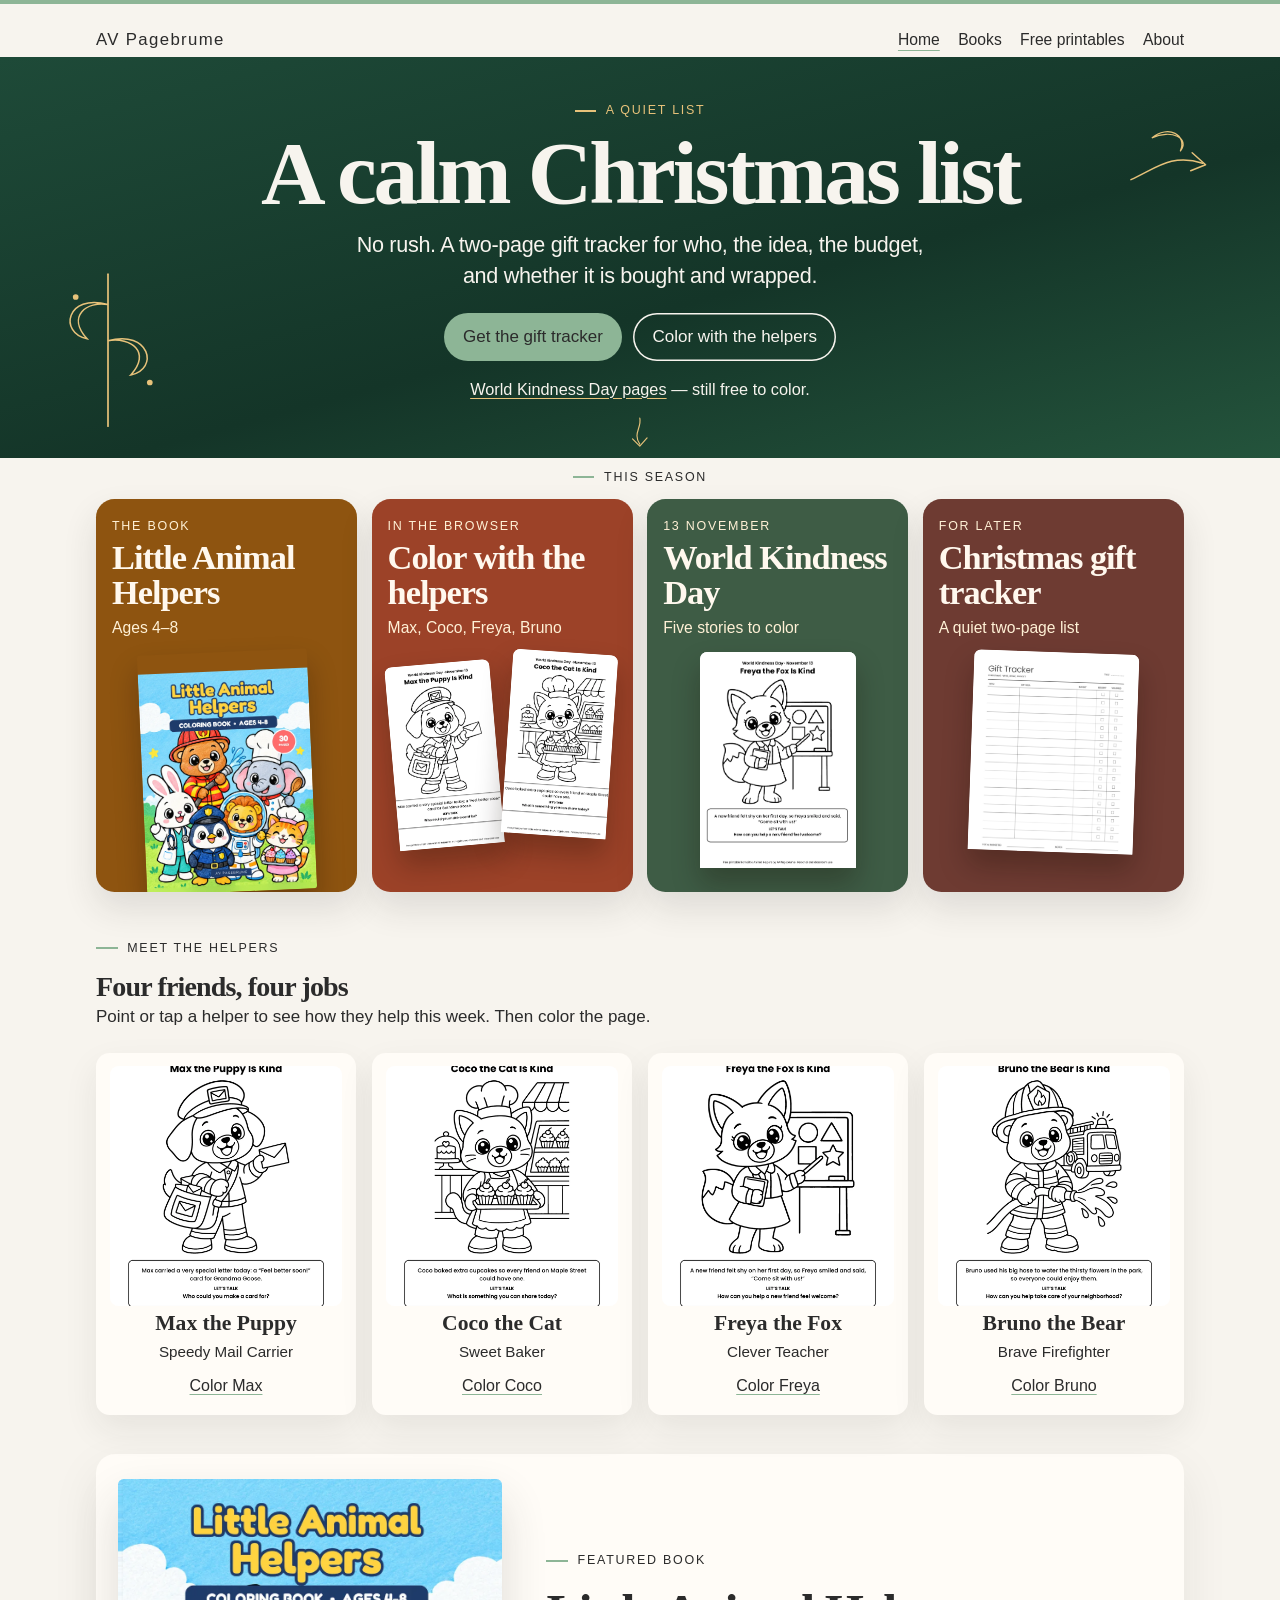
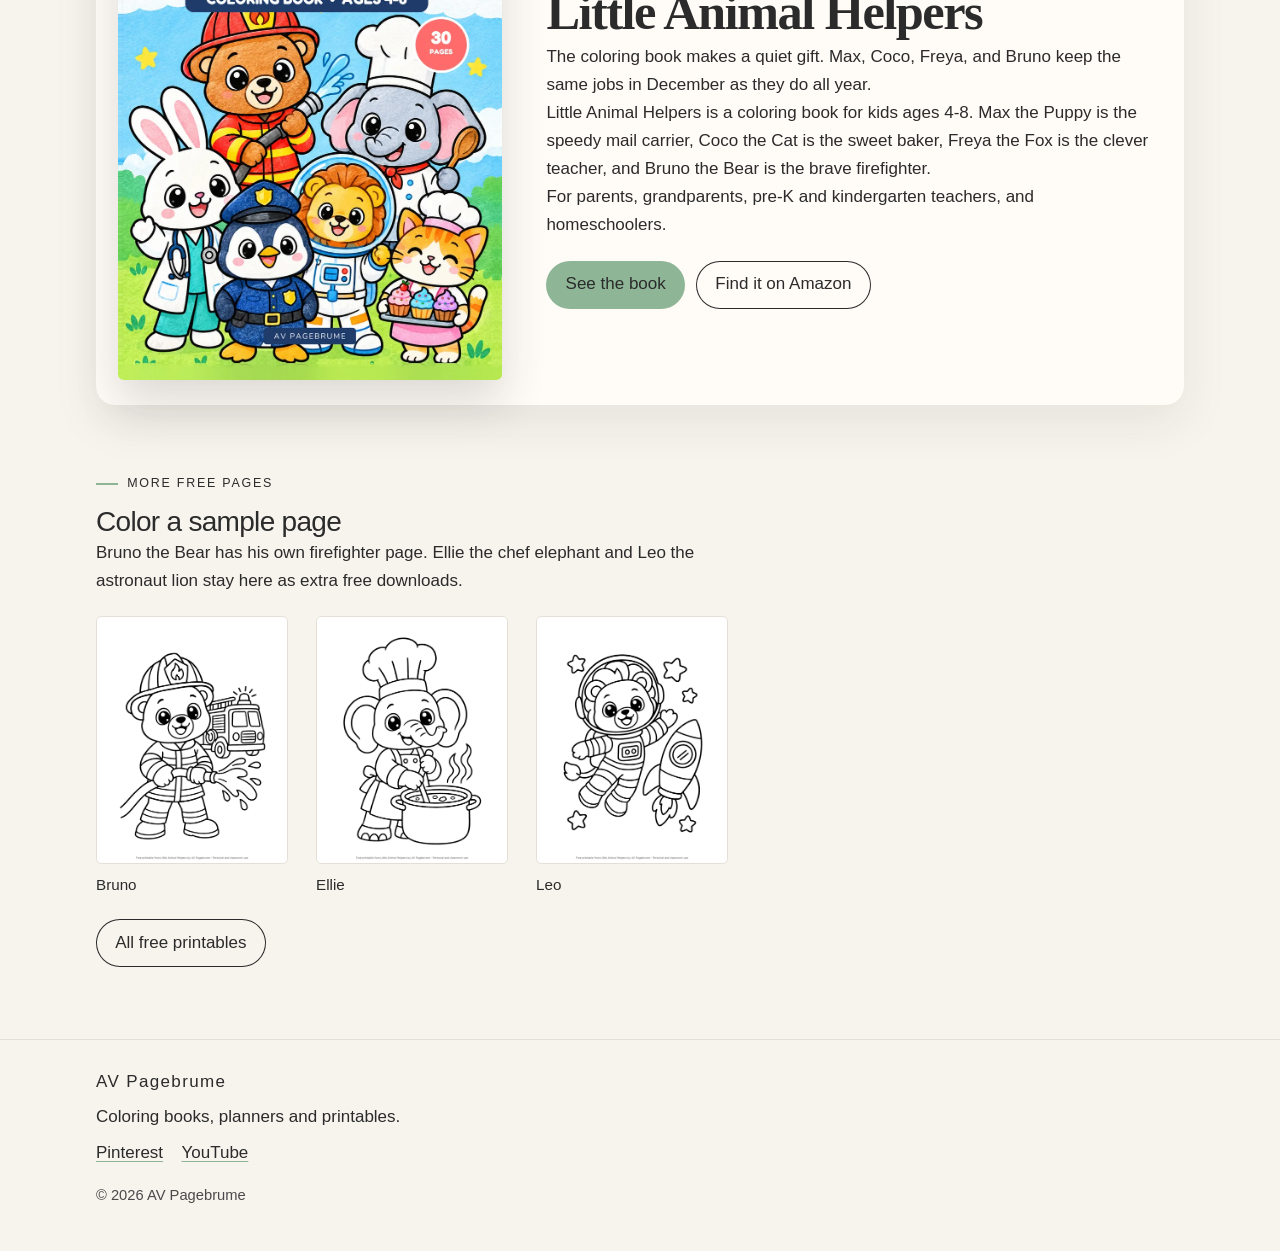
==== commit c3884217: "Make the festive homepage a full-bleed banner with picture tiles. The Diwali opening is now edge-to-" ====
--- a/index.html
+++ b/index.html
@@ -85,48 +85,235 @@
   </header>
 
   <main id="main">
-    <section class="season-hero wrap" aria-labelledby="season-heading">
-      <div class="season-banner">
-        <a class="season-mark" href="./">
-          <picture>
-            <source srcset="assets/logo.webp" type="image/webp">
-            <img src="assets/logo.jpg" alt="AV Pagebrume" width="880" height="880" fetchpriority="high">
-          </picture>
-        </a>
-        <div class="season-copy">
-          <div class="festive-ornament" aria-hidden="true">
-            <svg class="diya" viewBox="0 0 80 64" width="72" height="58" focusable="false">
-              <path class="diya-flame" d="M40 2c7 9 13 15 13 24a13 13 0 0 1-26 0c0-9 6-15 13-24z" fill="#e2a23a"></path>
-              <path d="M40 16c2.6 3.4 4.2 5.6 4.2 8.2a4.2 4.2 0 0 1-8.4 0c0-2.6 1.6-4.8 4.2-8.2z" fill="#fff6dc"></path>
-              <path d="M14 46c1.2 11 50.6 11 52 0-6 8-46 8-52 0z" fill="#f0d2a4" stroke="#2b2b2b" stroke-width="1.7" stroke-linejoin="round"></path>
-              <path d="M18 46h44" fill="none" stroke="#2b2b2b" stroke-width="1.6" stroke-linecap="round"></path>
-              <path d="M40 46V36" fill="none" stroke="#2b2b2b" stroke-width="1.5" stroke-linecap="round"></path>
-            </svg>
-            <div class="light-row">
-              <span></span><span></span><span></span><span></span><span></span><span></span><span></span>
-            </div>
-          </div>
-          <p class="kicker" data-season-text="kicker">Festival of Lights</p>
-          <h1 id="season-heading" class="season-title" data-season-text="title">Happy Diwali</h1>
-          <p class="season-hindi" lang="hi" data-season-text="hindi">शुभ दीपावली</p>
-          <p class="lede" data-season-text="lede">Max, Coco, Freya, and Bruno help at home this week: a card, something sweet, a welcome, and a careful look around before the family gathers.</p>
-          <div class="actions">
-            <a class="button" data-season-link="primary" href="free-printables/world-kindness-day/" data-href-diwali="free-printables/world-kindness-day/" data-href-kindness="free-printables/world-kindness-day/" data-href-thanksgiving="books/little-animal-helpers/" data-href-christmas="free-printables/gift-tracker/" data-href-everyday="books/little-animal-helpers/"><span data-season-text="primary">Color with the helpers</span></a>
-            <a class="button secondary" data-season-link="secondary" href="books/little-animal-helpers/" data-href-diwali="books/little-animal-helpers/" data-href-kindness="books/little-animal-helpers/" data-href-thanksgiving="free-printables/world-kindness-day/" data-href-christmas="free-printables/world-kindness-day/" data-href-everyday="free-printables/"><span data-season-text="secondary">See the book</span></a>
-          </div>
-          <p class="next-note" data-season-next>
-            <a href="free-printables/world-kindness-day/" data-href-diwali="free-printables/world-kindness-day/" data-href-kindness="free-printables/gift-tracker/" data-href-thanksgiving="free-printables/gift-tracker/" data-href-christmas="free-printables/world-kindness-day/" data-href-everyday="free-printables/">World Kindness Day is 13 November</a><span data-next-rest> — free coloring pages.</span>
-          </p>
-          <p class="social-line">
-            <a href="https://in.pinterest.com/avpagebrume/" target="_blank" rel="noopener noreferrer">Pinterest<span class="visually-hidden"> (opens in a new tab)</span></a>
-            <a href="https://www.youtube.com/@avpagebrume" target="_blank" rel="noopener noreferrer">YouTube<span class="visually-hidden"> (opens in a new tab)</span></a>
-          </p>
+    <section class="season-hero" aria-labelledby="season-heading">
+      <div class="hero-lights motif-diwali" aria-hidden="true">
+        <svg viewBox="0 0 1200 72" preserveAspectRatio="none" focusable="false">
+          <path d="M0 38 C 90 8, 160 62, 270 34 S 430 6, 540 40 S 700 70, 820 30 S 980 4, 1200 36" fill="none" stroke="currentColor" stroke-width="2.5" stroke-linecap="round"></path>
+        </svg>
+        <span></span><span></span><span></span><span></span><span></span><span></span><span></span><span></span><span></span><span></span><span></span>
+      </div>
+      <svg class="doodle-side doodle-left motif-diwali" viewBox="0 0 180 230" aria-hidden="true" focusable="false">
+        <g fill="none" stroke="currentColor" stroke-width="1.7" stroke-linecap="round">
+          <circle cx="78" cy="58" r="9"></circle>
+          <ellipse cx="78" cy="28" rx="7" ry="14"></ellipse>
+          <ellipse cx="100" cy="38" rx="7" ry="14" transform="rotate(45 100 38)"></ellipse>
+          <ellipse cx="108" cy="58" rx="7" ry="14" transform="rotate(90 108 58)"></ellipse>
+          <ellipse cx="100" cy="78" rx="7" ry="14" transform="rotate(135 100 78)"></ellipse>
+          <ellipse cx="78" cy="88" rx="7" ry="14"></ellipse>
+          <ellipse cx="56" cy="78" rx="7" ry="14" transform="rotate(45 56 78)"></ellipse>
+          <ellipse cx="48" cy="58" rx="7" ry="14" transform="rotate(90 48 58)"></ellipse>
+          <ellipse cx="56" cy="38" rx="7" ry="14" transform="rotate(135 56 38)"></ellipse>
+        </g>
+        <path d="M48 150 C 54 176, 128 180, 138 148 C 120 166, 66 166, 48 150 Z" fill="#f0d2a4" stroke="currentColor" stroke-width="2" stroke-linejoin="round"></path>
+        <path d="M58 150 H128" fill="none" stroke="currentColor" stroke-width="2" stroke-linecap="round"></path>
+        <path class="diya-flame" d="M94 146 C 98 118, 122 112, 112 86 C 106 112, 88 118, 94 146 Z" fill="#e2a23a"></path>
+        <path d="M142 118 C 160 100, 168 78, 150 62" fill="none" stroke="currentColor" stroke-width="2" stroke-linecap="round"></path>
+        <path d="M146 74 L156 58 L166 76" fill="none" stroke="currentColor" stroke-width="2" stroke-linecap="round" stroke-linejoin="round"></path>
+      </svg>
+      <svg class="doodle-side doodle-right motif-diwali" viewBox="0 0 170 200" aria-hidden="true" focusable="false">
+        <path d="M18 70 C 48 18, 92 22, 108 58 C 86 50, 48 78, 18 70 Z" fill="none" stroke="currentColor" stroke-width="1.8" stroke-linejoin="round"></path>
+        <path d="M28 66 C 58 52, 84 50, 104 58" fill="none" stroke="currentColor" stroke-width="1.4" stroke-linecap="round"></path>
+        <path d="M30 130 C 58 118, 78 90, 118 102" fill="none" stroke="currentColor" stroke-width="2.1" stroke-linecap="round"></path>
+        <path d="M104 88 L122 104 L100 112" fill="none" stroke="currentColor" stroke-width="2.1" stroke-linecap="round" stroke-linejoin="round"></path>
+        <path d="M40 168 C 46 190, 108 192, 116 166 C 100 180, 56 180, 40 168 Z" fill="#f0d2a4" stroke="currentColor" stroke-width="1.8"></path>
+        <path class="diya-flame" d="M78 164 C 82 144, 100 140, 92 120 C 88 140, 74 144, 78 164 Z" fill="#e2a23a"></path>
+      </svg>
+      <svg class="doodle-side doodle-left motif-kindness" viewBox="0 0 160 200" aria-hidden="true" focusable="false">
+        <path d="M30 90 C 55 30, 110 36, 124 78 C 96 68, 52 100, 30 90 Z" fill="none" stroke="currentColor" stroke-width="1.8"></path>
+        <path d="M40 86 C 70 70, 98 68, 120 78" fill="none" stroke="currentColor" stroke-width="1.4" stroke-linecap="round"></path>
+        <path d="M78 92 C 70 130, 86 160, 78 188" fill="none" stroke="currentColor" stroke-width="1.8" stroke-linecap="round"></path>
+        <path d="M78 130 C 48 118, 36 150, 58 162 C 40 140, 58 122, 78 130 Z" fill="none" stroke="currentColor" stroke-width="1.6"></path>
+      </svg>
+      <svg class="doodle-side doodle-right motif-kindness" viewBox="0 0 150 180" aria-hidden="true" focusable="false">
+        <path d="M20 40 C 50 10, 100 18, 112 52 C 86 42, 46 58, 20 40 Z" fill="none" stroke="currentColor" stroke-width="1.8"></path>
+        <path d="M24 120 C 50 108, 72 86, 112 98" fill="none" stroke="currentColor" stroke-width="2" stroke-linecap="round"></path>
+        <path d="M98 84 L116 100 L96 108" fill="none" stroke="currentColor" stroke-width="2" stroke-linecap="round" stroke-linejoin="round"></path>
+      </svg>
+      <svg class="doodle-side doodle-left motif-thanks" viewBox="0 0 160 200" aria-hidden="true" focusable="false">
+        <path d="M80 20 V170" fill="none" stroke="currentColor" stroke-width="1.8" stroke-linecap="round"></path>
+        <path d="M80 50 C 40 40, 28 78, 52 86 C 36 62, 58 46, 80 50 Z" fill="none" stroke="currentColor" stroke-width="1.6"></path>
+        <path d="M80 78 C 120 66, 136 104, 110 114 C 128 90, 104 74, 80 78 Z" fill="none" stroke="currentColor" stroke-width="1.6"></path>
+        <path d="M80 112 C 42 108, 34 146, 60 150 C 42 128, 60 112, 80 112 Z" fill="none" stroke="currentColor" stroke-width="1.6"></path>
+      </svg>
+      <svg class="doodle-side doodle-right motif-thanks" viewBox="0 0 150 170" aria-hidden="true" focusable="false">
+        <path d="M18 90 C 48 78, 70 54, 112 68" fill="none" stroke="currentColor" stroke-width="2" stroke-linecap="round"></path>
+        <path d="M98 54 L116 70 L96 78" fill="none" stroke="currentColor" stroke-width="2" stroke-linecap="round" stroke-linejoin="round"></path>
+        <path d="M40 120 C 70 100, 96 128, 78 150 C 96 132, 70 118, 40 120 Z" fill="none" stroke="currentColor" stroke-width="1.6"></path>
+      </svg>
+      <svg class="doodle-side doodle-left motif-christmas" viewBox="0 0 160 200" aria-hidden="true" focusable="false">
+        <path d="M80 16 V176" fill="none" stroke="currentColor" stroke-width="1.8" stroke-linecap="round"></path>
+        <path d="M80 48 C 36 36, 28 78, 58 84 C 36 60, 58 44, 80 48 Z" fill="none" stroke="currentColor" stroke-width="1.6"></path>
+        <path d="M80 86 C 124 74, 134 116, 104 122 C 126 98, 104 82, 80 86 Z" fill="none" stroke="currentColor" stroke-width="1.6"></path>
+        <circle cx="46" cy="40" r="3" fill="currentColor"></circle>
+        <circle cx="124" cy="130" r="3" fill="currentColor"></circle>
+      </svg>
+      <svg class="doodle-side doodle-right motif-christmas" viewBox="0 0 150 170" aria-hidden="true" focusable="false">
+        <path d="M20 96 C 52 82, 74 60, 116 74" fill="none" stroke="currentColor" stroke-width="2" stroke-linecap="round"></path>
+        <path d="M102 60 L120 76 L100 84" fill="none" stroke="currentColor" stroke-width="2" stroke-linecap="round" stroke-linejoin="round"></path>
+        <path d="M48 40 C 70 22, 96 36, 86 58 C 100 40, 74 28, 48 40 Z" fill="none" stroke="currentColor" stroke-width="1.6"></path>
+      </svg>
+      <div class="wrap hero-copy">
+        <div class="hero-ornament" aria-hidden="true">
+          <svg class="motif-diwali" viewBox="0 0 86 70" width="78" height="64" focusable="false">
+            <path d="M12 46 C 16 62, 70 64, 76 44 C 64 56, 24 56, 12 46 Z" fill="#f0d2a4" stroke="currentColor" stroke-width="1.8" stroke-linejoin="round"></path>
+            <path d="M20 46 H68" fill="none" stroke="currentColor" stroke-width="1.7" stroke-linecap="round"></path>
+            <path class="diya-flame" d="M44 44 C 47 26, 64 22, 56 6 C 52 22, 40 26, 44 44 Z" fill="#e2a23a"></path>
+          </svg>
+          <svg class="motif-kindness" viewBox="0 0 86 70" width="78" height="64" focusable="false">
+            <path d="M16 40 C 32 12, 68 16, 74 40 C 58 32, 30 48, 16 40 Z" fill="none" stroke="currentColor" stroke-width="1.8"></path>
+            <path d="M22 38 C 40 28, 58 28, 72 40" fill="none" stroke="currentColor" stroke-width="1.4" stroke-linecap="round"></path>
+          </svg>
+          <svg class="motif-thanks" viewBox="0 0 86 70" width="78" height="64" focusable="false">
+            <path d="M43 8 V62" fill="none" stroke="currentColor" stroke-width="1.7" stroke-linecap="round"></path>
+            <path d="M43 22 C 18 16, 14 40, 30 42 C 16 28, 28 20, 43 22 Z" fill="none" stroke="currentColor" stroke-width="1.5"></path>
+            <path d="M43 36 C 68 30, 74 52, 56 56 C 70 42, 58 34, 43 36 Z" fill="none" stroke="currentColor" stroke-width="1.5"></path>
+          </svg>
+          <svg class="motif-christmas" viewBox="0 0 86 70" width="78" height="64" focusable="false">
+            <path d="M43 6 V64" fill="none" stroke="currentColor" stroke-width="1.7" stroke-linecap="round"></path>
+            <path d="M43 18 C 18 12, 16 36, 32 38 C 18 24, 30 16, 43 18 Z" fill="none" stroke="currentColor" stroke-width="1.5"></path>
+            <path d="M43 34 C 68 28, 72 50, 54 54 C 68 42, 56 32, 43 34 Z" fill="none" stroke="currentColor" stroke-width="1.5"></path>
+            <circle cx="22" cy="14" r="2.4" fill="currentColor"></circle>
+          </svg>
+          <svg class="motif-everyday" viewBox="0 0 86 70" width="78" height="64" focusable="false">
+            <path d="M14 46 C 30 18, 58 22, 72 40" fill="none" stroke="currentColor" stroke-width="1.8" stroke-linecap="round"></path>
+            <path d="M64 28 L74 38 L60 42" fill="none" stroke="currentColor" stroke-width="1.8" stroke-linecap="round" stroke-linejoin="round"></path>
+          </svg>
         </div>
-      </div>
-    </section>
-
-    <section class="section follow wrap" aria-labelledby="featured-heading">
-      <div class="feature">
+        <p class="kicker" data-season-text="kicker">Festival of Lights</p>
+        <h1 id="season-heading" class="season-title" data-season-text="title">Happy Diwali</h1>
+        <p class="season-hindi" lang="hi" data-season-text="hindi">शुभ दीपावली</p>
+        <p class="lede" data-season-text="lede">Max, Coco, Freya, and Bruno help at home this week: a card, something sweet, a welcome, and a careful look around before the family gathers.</p>
+        <div class="actions">
+          <a class="button" data-season-link="primary" href="free-printables/world-kindness-day/" data-href-diwali="free-printables/world-kindness-day/" data-href-kindness="free-printables/world-kindness-day/" data-href-thanksgiving="books/little-animal-helpers/" data-href-christmas="free-printables/gift-tracker/" data-href-everyday="books/little-animal-helpers/"><span data-season-text="primary">Color with the helpers</span></a>
+          <a class="button secondary" data-season-link="secondary" href="books/little-animal-helpers/" data-href-diwali="books/little-animal-helpers/" data-href-kindness="books/little-animal-helpers/" data-href-thanksgiving="free-printables/world-kindness-day/" data-href-christmas="free-printables/world-kindness-day/" data-href-everyday="free-printables/"><span data-season-text="secondary">See the book</span></a>
+        </div>
+        <p class="next-note" data-season-next>
+          <a href="free-printables/world-kindness-day/" data-href-diwali="free-printables/world-kindness-day/" data-href-kindness="free-printables/gift-tracker/" data-href-thanksgiving="free-printables/gift-tracker/" data-href-christmas="free-printables/world-kindness-day/" data-href-everyday="free-printables/">World Kindness Day is 13 November</a><span data-next-rest> — free coloring pages.</span>
+        </p>
+        <svg class="hero-arrow" viewBox="0 0 80 64" aria-hidden="true" focusable="false">
+          <path d="M40 4 C 44 22, 26 34, 40 54" fill="none" stroke="currentColor" stroke-width="2.2" stroke-linecap="round"></path>
+          <path d="M26 44 L40 58 L54 42" fill="none" stroke="currentColor" stroke-width="2.2" stroke-linecap="round" stroke-linejoin="round"></path>
+        </svg>
+      </div>
+    </section>
+
+    <section class="tile-band" aria-labelledby="tiles-heading">
+      <div class="wrap">
+        <p class="kicker tile-band-kicker" data-season-text="print-kicker">This season</p>
+        <h2 id="tiles-heading" class="visually-hidden" data-season-text="print-title">Happy Diwali</h2>
+        <p class="visually-hidden" data-season-text="print-copy">The Diwali offer is this greeting, the story of the helpers, and coloring in the browser. World Kindness Day on 13 November is the next activity for kids. The Christmas gift tracker is here when you want to plan ahead.</p>
+        <div class="tile-grid">
+          <a class="picture-tile tile-book" href="books/little-animal-helpers/">
+            <span class="tile-copy">
+              <span class="tile-kicker">The book</span>
+              <span class="tile-title">Little Animal Helpers</span>
+              <span class="tile-sub">Ages 4–8</span>
+            </span>
+            <span class="tile-art">
+              <img src="books/little-animal-helpers/cover.webp" alt="" width="900" height="1173">
+            </span>
+          </a>
+          <a class="picture-tile tile-color" href="free-printables/world-kindness-day/">
+            <span class="tile-copy">
+              <span class="tile-kicker">In the browser</span>
+              <span class="tile-title">Color with the helpers</span>
+              <span class="tile-sub">Max, Coco, Freya, Bruno</span>
+            </span>
+            <span class="tile-art">
+              <img src="free-printables/world-kindness-day/max.webp" alt="" width="900" height="1165">
+              <img src="free-printables/world-kindness-day/coco.webp" alt="" width="900" height="1165">
+            </span>
+          </a>
+          <a class="picture-tile tile-kind" href="free-printables/world-kindness-day/">
+            <span class="tile-copy">
+              <span class="tile-kicker">13 November</span>
+              <span class="tile-title">World Kindness Day</span>
+              <span class="tile-sub">Five stories to color</span>
+            </span>
+            <span class="tile-art">
+              <img src="free-printables/world-kindness-day/freya.webp" alt="" width="900" height="1165">
+            </span>
+          </a>
+          <a class="picture-tile tile-gifts" href="free-printables/gift-tracker/">
+            <span class="tile-copy">
+              <span class="tile-kicker">For later</span>
+              <span class="tile-title">Christmas gift tracker</span>
+              <span class="tile-sub">A quiet two-page list</span>
+            </span>
+            <span class="tile-art">
+              <img src="free-printables/gift-tracker/page-1.jpg" alt="" width="900" height="1165">
+            </span>
+          </a>
+        </div>
+      </div>
+    </section>
+
+    <section class="section cast-section wrap" id="helpers" aria-labelledby="helpers-heading">
+      <p class="kicker">Meet the helpers</p>
+      <h2 id="helpers-heading">Four friends, four jobs</h2>
+      <p class="prose">Point or tap a helper to see how they help this week. Then color the page.</p>
+      <div class="helper-grid">
+        <article class="helper">
+          <button type="button" class="helper-toggle" aria-expanded="false" aria-controls="beat-max">
+            <span class="helper-portrait">
+              <picture>
+                <source srcset="free-printables/world-kindness-day/max.webp" type="image/webp">
+                <img src="free-printables/world-kindness-day/max.jpg" alt="" width="900" height="1165">
+              </picture>
+            </span>
+            <span class="helper-name">Max the Puppy</span>
+            <span class="helper-job">Speedy Mail Carrier</span>
+          </button>
+          <p class="helper-beat" id="beat-max" data-beat="max">Max tucks a handmade card into the evening post.</p>
+          <a class="helper-color" href="free-printables/world-kindness-day/#max">Color Max</a>
+        </article>
+        <article class="helper">
+          <button type="button" class="helper-toggle" aria-expanded="false" aria-controls="beat-coco">
+            <span class="helper-portrait">
+              <picture>
+                <source srcset="free-printables/world-kindness-day/coco.webp" type="image/webp">
+                <img src="free-printables/world-kindness-day/coco.jpg" alt="" width="900" height="1165">
+              </picture>
+            </span>
+            <span class="helper-name">Coco the Cat</span>
+            <span class="helper-job">Sweet Baker</span>
+          </button>
+          <p class="helper-beat" id="beat-coco" data-beat="coco">Coco sets out a sweet to share when the lamps are lit.</p>
+          <a class="helper-color" href="free-printables/world-kindness-day/#coco">Color Coco</a>
+        </article>
+        <article class="helper">
+          <button type="button" class="helper-toggle" aria-expanded="false" aria-controls="beat-freya">
+            <span class="helper-portrait">
+              <picture>
+                <source srcset="free-printables/world-kindness-day/freya.webp" type="image/webp">
+                <img src="free-printables/world-kindness-day/freya.jpg" alt="" width="900" height="1165">
+              </picture>
+            </span>
+            <span class="helper-name">Freya the Fox</span>
+            <span class="helper-job">Clever Teacher</span>
+          </button>
+          <p class="helper-beat" id="beat-freya" data-beat="freya">Freya saves a seat so everyone is inside the circle.</p>
+          <a class="helper-color" href="free-printables/world-kindness-day/#freya">Color Freya</a>
+        </article>
+        <article class="helper">
+          <button type="button" class="helper-toggle" aria-expanded="false" aria-controls="beat-bruno">
+            <span class="helper-portrait">
+              <picture>
+                <source srcset="free-printables/world-kindness-day/bruno.webp" type="image/webp">
+                <img src="free-printables/world-kindness-day/bruno.jpg" alt="" width="900" height="1165">
+              </picture>
+            </span>
+            <span class="helper-name">Bruno the Bear</span>
+            <span class="helper-job">Brave Firefighter</span>
+          </button>
+          <p class="helper-beat" id="beat-bruno" data-beat="bruno">Bruno helps at home before the family gathers.</p>
+          <a class="helper-color" href="free-printables/world-kindness-day/#bruno">Color Bruno</a>
+        </article>
+      </div>
+    </section>
+
+    <section class="section book-section wrap" aria-labelledby="featured-heading">
+      <div class="book-spread">
         <a class="cover-link" href="books/little-animal-helpers/">
           <picture>
             <source srcset="books/little-animal-helpers/cover.webp" type="image/webp">
@@ -147,107 +334,6 @@
       </div>
     </section>
 
-    <section class="section wrap" id="helpers" aria-labelledby="helpers-heading">
-      <p class="kicker">Meet the helpers</p>
-      <h2 id="helpers-heading">Four friends, four jobs</h2>
-      <p class="prose">Point or tap a helper to see how they help this week. Then color the page.</p>
-      <div class="helper-grid">
-        <article class="helper">
-          <button type="button" class="helper-toggle" aria-expanded="false" aria-controls="beat-max">
-            <span class="helper-portrait">
-              <picture>
-                <source srcset="free-printables/world-kindness-day/max.webp" type="image/webp">
-                <img src="free-printables/world-kindness-day/max.jpg" alt="" width="900" height="1165">
-              </picture>
-            </span>
-            <span class="helper-name">Max the Puppy</span>
-            <span class="helper-job">Speedy Mail Carrier</span>
-          </button>
-          <p class="helper-beat" id="beat-max" data-beat="max">Max tucks a handmade card into the evening post.</p>
-          <a class="helper-color" href="free-printables/world-kindness-day/#max">Color Max</a>
-        </article>
-        <article class="helper">
-          <button type="button" class="helper-toggle" aria-expanded="false" aria-controls="beat-coco">
-            <span class="helper-portrait">
-              <picture>
-                <source srcset="free-printables/world-kindness-day/coco.webp" type="image/webp">
-                <img src="free-printables/world-kindness-day/coco.jpg" alt="" width="900" height="1165">
-              </picture>
-            </span>
-            <span class="helper-name">Coco the Cat</span>
-            <span class="helper-job">Sweet Baker</span>
-          </button>
-          <p class="helper-beat" id="beat-coco" data-beat="coco">Coco sets out a sweet to share when the lamps are lit.</p>
-          <a class="helper-color" href="free-printables/world-kindness-day/#coco">Color Coco</a>
-        </article>
-        <article class="helper">
-          <button type="button" class="helper-toggle" aria-expanded="false" aria-controls="beat-freya">
-            <span class="helper-portrait">
-              <picture>
-                <source srcset="free-printables/world-kindness-day/freya.webp" type="image/webp">
-                <img src="free-printables/world-kindness-day/freya.jpg" alt="" width="900" height="1165">
-              </picture>
-            </span>
-            <span class="helper-name">Freya the Fox</span>
-            <span class="helper-job">Clever Teacher</span>
-          </button>
-          <p class="helper-beat" id="beat-freya" data-beat="freya">Freya saves a seat so everyone is inside the circle.</p>
-          <a class="helper-color" href="free-printables/world-kindness-day/#freya">Color Freya</a>
-        </article>
-        <article class="helper">
-          <button type="button" class="helper-toggle" aria-expanded="false" aria-controls="beat-bruno">
-            <span class="helper-portrait">
-              <picture>
-                <source srcset="free-printables/world-kindness-day/bruno.webp" type="image/webp">
-                <img src="free-printables/world-kindness-day/bruno.jpg" alt="" width="900" height="1165">
-              </picture>
-            </span>
-            <span class="helper-name">Bruno the Bear</span>
-            <span class="helper-job">Brave Firefighter</span>
-          </button>
-          <p class="helper-beat" id="beat-bruno" data-beat="bruno">Bruno helps at home before the family gathers.</p>
-          <a class="helper-color" href="free-printables/world-kindness-day/#bruno">Color Bruno</a>
-        </article>
-      </div>
-    </section>
-
-    <section class="section wrap" id="this-season" aria-labelledby="printables-heading">
-      <p class="kicker" data-season-text="print-kicker">This season</p>
-      <h2 id="printables-heading" data-season-text="print-title">Happy Diwali</h2>
-      <p class="prose" data-season-text="print-copy">The Diwali offer is this greeting, the story of the helpers, and coloring in the browser. World Kindness Day on 13 November is the next activity for kids. The Christmas gift tracker is here when you want to plan ahead.</p>
-      <div class="print-grid pair invite-grid">
-        <article class="invite-card is-lead" data-season-card="kindness">
-          <p class="kicker">November 13</p>
-          <h3>World Kindness Day</h3>
-          <p>Five short stories to read and color with Max, Coco, Freya, and Bruno.</p>
-          <figure>
-            <a href="free-printables/world-kindness-day/">
-              <picture>
-                <source srcset="free-printables/world-kindness-day/max.webp" type="image/webp">
-                <img class="sheet" src="free-printables/world-kindness-day/max.jpg" alt="Coloring page of Max the puppy delivering a card, for World Kindness Day." width="900" height="1165">
-              </picture>
-            </a>
-          </figure>
-          <div class="actions">
-            <a class="button" href="free-printables/world-kindness-day/">Color these pages</a>
-          </div>
-        </article>
-        <article class="invite-card" data-season-card="gifts">
-          <p class="kicker">Christmas</p>
-          <h3>Gift tracker</h3>
-          <p>A two-page US Letter list for who, the idea, the budget, bought, and wrapped, plus a budget summary.</p>
-          <figure>
-            <a href="free-printables/gift-tracker/">
-              <img class="sheet" src="free-printables/gift-tracker/page-1.jpg" alt="Christmas gift tracker printable with columns for who, gift idea, budget, bought, and wrapped." width="900" height="1165">
-            </a>
-          </figure>
-          <div class="actions">
-            <a class="button" href="free-printables/gift-tracker/">See the tracker</a>
-          </div>
-        </article>
-      </div>
-    </section>
-
     <section class="section wrap" aria-labelledby="more-heading">
       <p class="kicker">More free pages</p>
       <h2 id="more-heading">Color a sample page</h2>
--- a/css/styles.css
+++ b/css/styles.css
@@ -11,6 +11,9 @@
   --gold: #8a5a12;
   --flame: #e2a23a;
   --flame-deep: #c4783a;
+  --display: "Iowan Old Style", Palatino, "Palatino Linotype", "Book Antiqua", Georgia, serif;
+  --marigold: #8e5410;
+  --terracotta: #9c4228;
 }
 
 *,
@@ -598,128 +601,364 @@
   }
 }
 
-/* Seasonal homepage. Diwali is the shipped default, so the warm
-   banner shows when data-season is missing. Other windows clear it. */
+/* Homepage seasons. Diwali is the shipped default (no data-season yet). */
 
 .season-hero {
-  padding: 0.85rem 0 0.15rem;
-}
-
-.season-banner {
-  display: block;
-  padding: 1.1rem 1.1rem 1.2rem;
-  background:
-    radial-gradient(circle at 0 0, rgba(226, 162, 58, 0.18), transparent 42%),
-    radial-gradient(circle at 100% 100%, rgba(141, 181, 150, 0.28), transparent 48%),
-    var(--white);
-  border: 1px solid var(--line);
-  border-radius: 0.75rem;
-}
-
-html[data-season]:not([data-season="diwali"]) .season-banner {
-  background: var(--white);
-}
-
-.season-mark {
-  display: block;
-  width: 5.25rem;
-  margin: 0 auto 0.65rem;
-}
-
-.season-mark img {
+  --hero-ink: #2b2b2b;
+  --hero-accent: #5c3a0c;
+  --hero-bg: linear-gradient(165deg, #f8d56a 0%, #f6c45a 40%, #f3a35a 100%);
+  position: relative;
+  overflow: hidden;
+  margin: 0;
+  padding: 3.35rem 0 1.05rem;
+  background: var(--hero-bg);
+  color: var(--hero-ink);
+}
+
+html[data-season="kindness"] .season-hero {
+  --hero-accent: #234232;
+  --hero-bg: linear-gradient(165deg, #d7ebda 0%, #b7d4be 50%, #8fb89a 100%);
+}
+
+html[data-season="thanksgiving"] .season-hero {
+  --hero-accent: #6e3b12;
+  --hero-bg: linear-gradient(165deg, #f8e6d4 0%, #f0c7a4 48%, #e2b08a 100%);
+}
+
+html[data-season="christmas"] .season-hero {
+  --hero-ink: #f7f4ee;
+  --hero-accent: #e7c27a;
+  --hero-bg: linear-gradient(165deg, #1e4a38 0%, #143528 58%, #24543c 100%);
+}
+
+html[data-season="everyday"] .season-hero {
+  --hero-accent: #3e5c45;
+  --hero-bg: linear-gradient(165deg, #f7f4ee 0%, #e7f2e8 52%, #d5e4d6 100%);
+}
+
+.hero-lights,
+.doodle-side,
+.hero-ornament .motif-diwali,
+.hero-ornament .motif-kindness,
+.hero-ornament .motif-thanks,
+.hero-ornament .motif-christmas,
+.hero-ornament .motif-everyday {
+  display: none;
+}
+
+html:not([data-season]) .hero-lights,
+html[data-season="diwali"] .hero-lights,
+html:not([data-season]) .hero-ornament .motif-diwali,
+html[data-season="diwali"] .hero-ornament .motif-diwali {
+  display: block;
+}
+
+html[data-season="kindness"] .hero-ornament .motif-kindness,
+html[data-season="thanksgiving"] .hero-ornament .motif-thanks,
+html[data-season="christmas"] .hero-ornament .motif-christmas,
+html[data-season="everyday"] .hero-ornament .motif-everyday {
+  display: block;
+}
+
+.hero-lights {
+  position: absolute;
+  left: 0;
+  right: 0;
+  top: 0.35rem;
+  height: 4.2rem;
+  color: var(--hero-accent);
+  pointer-events: none;
+}
+
+.hero-lights svg {
+  position: absolute;
+  inset: 0.8rem 0 auto;
   width: 100%;
-  height: auto;
-}
-
-.festive-ornament {
-  display: flex;
-  flex-wrap: wrap;
-  align-items: center;
-  justify-content: center;
-  gap: 0.65rem 0.85rem;
-  margin-bottom: 0.45rem;
-}
-
-html[data-season]:not([data-season="diwali"]) .festive-ornament,
-html[data-season]:not([data-season="diwali"]) .season-hindi {
-  display: none;
-}
-
-.diya {
-  display: block;
-  flex: none;
-}
-
-.diya-flame {
-  animation: flame 2.6s ease-in-out infinite;
-}
-
-.light-row {
-  display: flex;
-  flex-wrap: wrap;
-  gap: 0.7rem;
-  align-items: center;
-}
-
-.light-row span {
-  width: 0.62rem;
-  height: 0.62rem;
+  height: 2.6rem;
+}
+
+.hero-lights span {
+  position: absolute;
+  top: 1.15rem;
+  width: 0.72rem;
+  height: 0.72rem;
   border-radius: 50%;
   background: var(--flame);
-  box-shadow: 0 0.42rem 0 -0.12rem var(--flame-deep), 0 0 0.55rem rgba(226, 162, 58, 0.9);
+  box-shadow: 0 0.55rem 0 -0.18rem var(--flame-deep), 0 0 0.7rem rgba(226, 162, 58, 0.95);
   animation: lamp 2.8s ease-in-out infinite;
 }
 
-.light-row span:nth-child(odd) {
-  background: var(--sage);
-  box-shadow: 0 0.42rem 0 -0.12rem #6e9478, 0 0 0.45rem rgba(141, 181, 150, 0.85);
-  animation-delay: 0.45s;
-}
-
-.light-row span:nth-child(3n) {
-  animation-delay: 0.9s;
-}
-
-.season-copy {
+.hero-lights span:nth-child(odd) {
+  background: #fff4d2;
+  box-shadow: 0 0.55rem 0 -0.18rem #c47b12, 0 0 0.65rem rgba(255, 220, 140, 0.9);
+}
+
+.hero-lights span:nth-child(2) { left: 4%; animation-delay: 0.1s; }
+.hero-lights span:nth-child(3) { left: 13%; top: 1.7rem; animation-delay: 0.4s; }
+.hero-lights span:nth-child(4) { left: 22%; animation-delay: 0.2s; }
+.hero-lights span:nth-child(5) { left: 31%; top: 0.7rem; animation-delay: 0.7s; }
+.hero-lights span:nth-child(6) { left: 40%; top: 1.55rem; animation-delay: 0.15s; }
+.hero-lights span:nth-child(7) { left: 49%; animation-delay: 0.55s; }
+.hero-lights span:nth-child(8) { left: 58%; top: 1.75rem; animation-delay: 0.3s; }
+.hero-lights span:nth-child(9) { left: 67%; top: 0.65rem; animation-delay: 0.85s; }
+.hero-lights span:nth-child(10) { left: 76%; top: 1.45rem; animation-delay: 0.25s; }
+.hero-lights span:nth-child(11) { left: 85%; animation-delay: 0.6s; }
+.hero-lights span:nth-child(12) { left: 93%; top: 1.6rem; animation-delay: 0.45s; }
+
+.doodle-side {
+  position: absolute;
+  color: var(--hero-accent);
+  pointer-events: none;
+  width: 9.5rem;
+  height: auto;
+}
+
+.doodle-left { left: 2rem; bottom: 0.6rem; }
+.doodle-right { right: 3.25rem; top: 3.2rem; width: 7rem; }
+
+.hero-copy {
+  position: relative;
+  z-index: 1;
   text-align: center;
 }
 
-.season-copy .kicker {
+.hero-ornament {
+  display: flex;
   justify-content: center;
-}
+  min-height: 2.8rem;
+  margin-bottom: 0.2rem;
+  color: var(--hero-accent);
+}
+
+.hero-ornament svg { display: none; }
+
+.season-hero .kicker {
+  justify-content: center;
+  color: var(--hero-accent);
+}
+
+.season-hero .kicker::before { background: var(--hero-accent); }
 
 .season-title {
-  font-size: clamp(2rem, 5vw, 2.75rem);
+  font-family: var(--display);
+  font-weight: 600;
+  font-size: clamp(4.15rem, 10vw, 5.6rem);
+  line-height: 0.92;
+  letter-spacing: -0.035em;
+  color: var(--hero-ink);
 }
 
 .season-hindi {
-  margin-top: 0.2rem;
+  margin-top: 0.35rem;
   font-family: "Noto Sans Devanagari", "Nirmala UI", "Kohinoor Devanagari", sans-serif;
-  font-size: 1.05rem;
-  letter-spacing: 0.01em;
-}
-
-.season-copy .lede {
-  margin-top: 0.7rem;
-}
-
-.season-copy .actions,
-.season-copy .social-line {
+  font-size: clamp(1.45rem, 2.8vw, 2.15rem);
+  color: var(--hero-accent);
+}
+
+html[data-season]:not([data-season="diwali"]) .season-hindi { display: none; }
+
+.season-hero .lede {
+  max-width: 36rem;
+  margin: 0.9rem auto 0;
+  color: var(--hero-ink);
+  font-size: clamp(1.12rem, 2vw, 1.35rem);
+}
+
+.season-hero .actions,
+.season-hero .social-line { justify-content: center; }
+
+.season-hero a { color: var(--hero-ink); text-decoration-color: var(--hero-accent); }
+
+.season-hero .button { text-decoration: none; color: var(--ink); }
+
+.season-hero .button.secondary {
+  color: var(--hero-ink);
+  background: transparent;
+  box-shadow: inset 0 0 0 1.5px var(--hero-ink);
+}
+
+.season-hero .button.secondary:hover {
+  background: var(--hero-ink);
+  color: #fff8ee;
+}
+
+html[data-season="christmas"] .season-hero .button.secondary:hover {
+  color: #143528;
+}
+
+.next-note {
+  margin-top: 0.9rem;
+  font-size: 1.02rem;
+}
+
+.hero-arrow {
+  display: block;
+  width: 2.6rem;
+  height: auto;
+  margin: 0.85rem auto 0;
+  color: var(--hero-accent);
+}
+
+.tile-band { padding: 0.55rem 0 0.25rem; }
+
+.tile-band-kicker { justify-content: center; }
+
+.tile-grid {
+  display: grid;
+  grid-template-columns: 1fr;
+  gap: 0.85rem;
+  margin-top: 0.35rem;
+}
+
+.picture-tile {
+  display: flex;
+  flex-direction: column;
+  min-height: 0;
+  padding: 1.05rem 1rem 0;
+  border-radius: 1.15rem;
+  color: #fff8ee;
+  text-decoration: none;
+  overflow: hidden;
+  box-shadow: 0 16px 34px rgba(43, 43, 43, 0.12);
+  transition: transform 0.2s ease, box-shadow 0.2s ease;
+}
+
+.picture-tile:hover {
+  transform: translateY(-6px);
+  text-decoration: none;
+  box-shadow: 0 22px 44px rgba(43, 43, 43, 0.18);
+}
+
+.tile-book { background: var(--marigold); }
+.tile-color { background: var(--terracotta); }
+.tile-kind { background: #3e5c45; }
+.tile-gifts { background: #6e3b32; }
+
+.tile-kicker {
+  display: block;
+  font-size: 0.78rem;
+  letter-spacing: 0.14em;
+  text-transform: uppercase;
+  color: #fff1d6;
+}
+
+.tile-title {
+  display: block;
+  margin-top: 0.25rem;
+  font-family: var(--display);
+  font-weight: 600;
+  font-size: clamp(1.7rem, 3vw, 2.15rem);
+  line-height: 1.02;
+  letter-spacing: -0.03em;
+  color: #fff8ee;
+}
+
+.tile-sub {
+  display: block;
+  margin-top: 0.3rem;
+  color: #fff1d6;
+  font-size: 0.98rem;
+}
+
+.tile-art {
+  display: flex;
   justify-content: center;
-}
-
-.next-note {
-  margin-top: 0.85rem;
-  font-size: 0.98rem;
-}
-
-.section.follow {
-  padding-top: 1.6rem;
+  align-items: flex-end;
+  gap: 0.55rem;
+  margin-top: 0.35rem;
+  min-height: 0;
+  padding-top: 0.35rem;
+}
+
+.tile-art img {
+  width: 68%;
+  height: 13.5rem;
+  object-fit: cover;
+  object-position: center 18%;
+  border-radius: 0.45rem 0.45rem 0 0;
+  background: #fff;
+  box-shadow: 0 16px 28px rgba(20, 12, 4, 0.28);
+}
+
+.tile-book .tile-art img {
+  width: auto;
+  max-width: 74%;
+  height: 15rem;
+  object-fit: contain;
+  object-position: center bottom;
+  background: transparent;
+  transform: rotate(-2.5deg);
+  border-radius: 0.2rem;
+}
+
+.tile-color .tile-art img {
+  width: 46%;
+  height: 11.5rem;
+  object-position: center 36%;
+}
+
+.tile-color .tile-art img:first-child { transform: rotate(-5deg); }
+.tile-color .tile-art img:last-child { transform: rotate(4deg); margin-bottom: 0.7rem; }
+
+.tile-gifts .tile-art img {
+  width: 72%;
+  height: 12.5rem;
+  object-position: center top;
+  transform: rotate(2deg);
+}
+
+.cast-section h2,
+.book-spread h2,
+.book-section h2 {
+  font-family: var(--display);
+  font-weight: 600;
+  letter-spacing: -0.03em;
+}
+
+.book-section { padding-top: 2.4rem; }
+
+.book-spread {
+  display: grid;
+  gap: 1.5rem;
+  align-items: center;
+  padding: 1.1rem;
+  background: var(--white);
+  border-radius: 1.2rem;
+  box-shadow: 0 18px 48px rgba(43, 43, 43, 0.08);
+}
+
+.book-spread h2 { font-size: clamp(2.1rem, 4vw, 3.15rem); }
+
+.book-spread .cover-link { width: min(100%, 24rem); }
+
+.book-spread .cover {
+  width: 100%;
+  max-width: none;
+  box-shadow: 0 22px 46px rgba(43, 43, 43, 0.16);
+}
+
+.cast-section { padding-top: 2.6rem; }
+
+.helper-grid { margin-top: 1.35rem; }
+
+.helper {
+  padding: 0.85rem 0.85rem 1rem;
+  border: 0;
+  box-shadow: 0 14px 34px rgba(43, 43, 43, 0.08);
+}
+
+.helper:hover { box-shadow: 0 20px 40px rgba(43, 43, 43, 0.12); }
+
+.helper-portrait { height: 11.5rem; border: 0; }
+
+.helper-name {
+  font-family: var(--display);
+  font-size: 1.35rem;
+  font-weight: 600;
 }
 
 .cover-link {
   display: block;
-  width: min(100%, 22rem);
   border-radius: 0.45rem;
   transition: transform 0.2s ease;
 }
@@ -732,8 +971,7 @@
 .helper-grid {
   display: grid;
   grid-template-columns: repeat(2, minmax(0, 1fr));
-  gap: 0.85rem;
-  margin-top: 1.15rem;
+  gap: 1rem;
 }
 
 .helper {
@@ -741,17 +979,12 @@
   flex-direction: column;
   align-items: center;
   background: var(--white);
-  border: 1px solid var(--line);
-  border-radius: 0.6rem;
-  padding: 0.65rem 0.65rem 0.8rem;
+  border-radius: 0.85rem;
   text-align: center;
   transition: transform 0.2s ease, box-shadow 0.2s ease;
 }
 
-.helper:hover {
-  transform: translateY(-4px);
-  box-shadow: 0 14px 32px rgba(43, 43, 43, 0.08);
-}
+.helper:hover { transform: translateY(-4px); }
 
 .helper-toggle {
   display: block;
@@ -768,10 +1001,8 @@
 
 .helper-portrait {
   display: block;
-  height: 7.35rem;
   overflow: hidden;
-  border-radius: 0.4rem;
-  border: 1px solid var(--line);
+  border-radius: 0.55rem;
   background: #fff;
 }
 
@@ -784,19 +1015,12 @@
 
 .helper-portrait img {
   object-fit: cover;
-  object-position: center 42%;
-}
-
-.helper-name {
-  display: block;
-  margin-top: 0.55rem;
-  font-weight: 500;
-  letter-spacing: -0.015em;
+  object-position: center 40%;
 }
 
 .helper-job {
   display: block;
-  font-size: 0.92rem;
+  font-size: 0.95rem;
   line-height: 1.35;
 }
 
@@ -805,7 +1029,7 @@
   overflow: hidden;
   opacity: 0;
   margin: 0;
-  font-size: 0.95rem;
+  font-size: 1rem;
   line-height: 1.45;
   transition: max-height 0.25s ease, opacity 0.25s ease, margin-top 0.25s ease;
 }
@@ -818,8 +1042,8 @@
 }
 
 .helper-color {
-  margin-top: 0.55rem;
-  font-size: 0.95rem;
+  margin-top: 0.65rem;
+  font-size: 1rem;
 }
 
 .invite-card {
@@ -835,15 +1059,10 @@
   box-shadow: 0 16px 36px rgba(43, 43, 43, 0.08);
 }
 
-.invite-card.is-lead {
-  outline: 1.5px solid var(--sage);
-  outline-offset: 0;
-}
+.invite-card.is-lead { outline: 1.5px solid var(--sage); }
 
 html:not([data-season]) .invite-card.is-lead,
-html[data-season="diwali"] .invite-card.is-lead {
-  outline-color: var(--gold);
-}
+html[data-season="diwali"] .invite-card.is-lead { outline-color: var(--gold); }
 
 html[data-season="christmas"] [data-season-card="gifts"] {
   order: -1;
@@ -851,54 +1070,28 @@
 }
 
 html[data-season="christmas"] [data-season-card="kindness"],
-html[data-season="everyday"] .invite-card.is-lead {
-  outline: none;
-}
-
-#this-season .invite-card .sheet {
-  width: 100%;
-  height: 15rem;
-  object-fit: cover;
-  object-position: center 20%;
-}
-
-.teaser-grid a {
-  display: block;
-  border-radius: 0.4rem;
-  transition: transform 0.2s ease;
-}
-
-.teaser-grid a:hover {
+html[data-season="everyday"] .invite-card.is-lead { outline: none; }
+
+.teaser-grid a,
+.card-lift { transition: transform 0.2s ease; }
+
+.teaser-grid a { display: block; border-radius: 0.4rem; }
+
+.teaser-grid a:hover,
+.card-lift:hover {
   transform: translateY(-4px);
   text-decoration: none;
 }
 
-.card-lift {
-  transition: transform 0.2s ease;
-}
-
-.card-lift:hover {
-  transform: translateY(-4px);
-}
-
-.season-note {
-  max-width: var(--measure);
-  margin-top: 0.8rem;
-}
-
-.invite-grid {
-  align-items: stretch;
-}
+.diya-flame { animation: flame 2.6s ease-in-out infinite; }
 
 @keyframes lamp {
-  0%,
-  100% { opacity: 0.55; }
+  0%, 100% { opacity: 0.55; }
   50% { opacity: 1; }
 }
 
 @keyframes flame {
-  0%,
-  100% { opacity: 0.72; }
+  0%, 100% { opacity: 0.72; }
   50% { opacity: 1; }
 }
 
@@ -910,78 +1103,59 @@
   }
 }
 
-@media (min-width: 720px) {
-  .season-hero {
-    padding-top: 1.15rem;
+@media (min-width: 640px) {
+  .tile-grid { grid-template-columns: repeat(2, minmax(0, 1fr)); }
+}
+
+@media (min-width: 800px) {
+  .book-spread {
+    grid-template-columns: minmax(16rem, 24rem) minmax(0, 1fr);
+    gap: 2.75rem;
+    padding: 1.6rem 1.8rem 1.6rem 1.4rem;
   }
-
-  .season-banner {
-    display: grid;
-    grid-template-columns: 6.75rem minmax(0, 1fr);
-    gap: 0.35rem 1.5rem;
-    align-items: start;
-    padding: 1.25rem 1.5rem 1.35rem;
+}
+
+@media (min-width: 960px) {
+  html:not([data-season]) .doodle-side.motif-diwali,
+  html[data-season="diwali"] .doodle-side.motif-diwali,
+  html[data-season="kindness"] .doodle-side.motif-kindness,
+  html[data-season="thanksgiving"] .doodle-side.motif-thanks,
+  html[data-season="christmas"] .doodle-side.motif-christmas {
+    display: block;
   }
 
-  .season-mark {
-    width: 6.75rem;
-    margin: 0;
+  .season-hero { padding: 2.7rem 0 0.55rem; }
+
+  .hero-ornament { display: none; }
+
+  .tile-grid {
+    grid-template-columns: repeat(4, minmax(0, 1fr));
+    gap: 0.9rem;
   }
 
-  .season-copy,
-  .season-copy .kicker,
-  .festive-ornament,
-  .season-copy .actions,
-  .season-copy .social-line {
-    justify-content: flex-start;
-    text-align: left;
-  }
-
-  .season-copy .lede,
-  .season-copy .social-line {
-    margin-left: 0;
-    margin-right: 0;
-  }
-
-  .section.follow {
-    padding-top: 2.15rem;
-  }
-
-  .helper-grid {
-    grid-template-columns: repeat(4, minmax(0, 1fr));
-    gap: 1rem;
-  }
-
-  .helper-portrait {
-    height: 11rem;
-  }
-
-  .print-grid.pair.invite-grid {
-    max-width: none;
-  }
+  .picture-tile { min-height: 0; }
+
+  .helper-grid { grid-template-columns: repeat(4, minmax(0, 1fr)); }
+
+  .helper-portrait { height: 15rem; }
 }
 
 @media (prefers-reduced-motion: reduce) {
-  .light-row span,
-  .diya-flame {
-    animation: none;
-    opacity: 1;
-  }
+  .hero-lights span,
+  .diya-flame { animation: none; opacity: 1; }
 
   .helper,
   .helper-beat,
   .invite-card,
   .card-lift,
   .cover-link,
-  .teaser-grid a {
-    transition: none;
-  }
+  .teaser-grid a,
+  .picture-tile { transition: none; }
 
   .helper:hover,
   .invite-card:hover,
   .card-lift:hover,
   .cover-link:hover,
-  .teaser-grid a:hover {
-    transform: none;
-  }
-}
+  .teaser-grid a:hover,
+  .picture-tile:hover { transform: none; }
+}
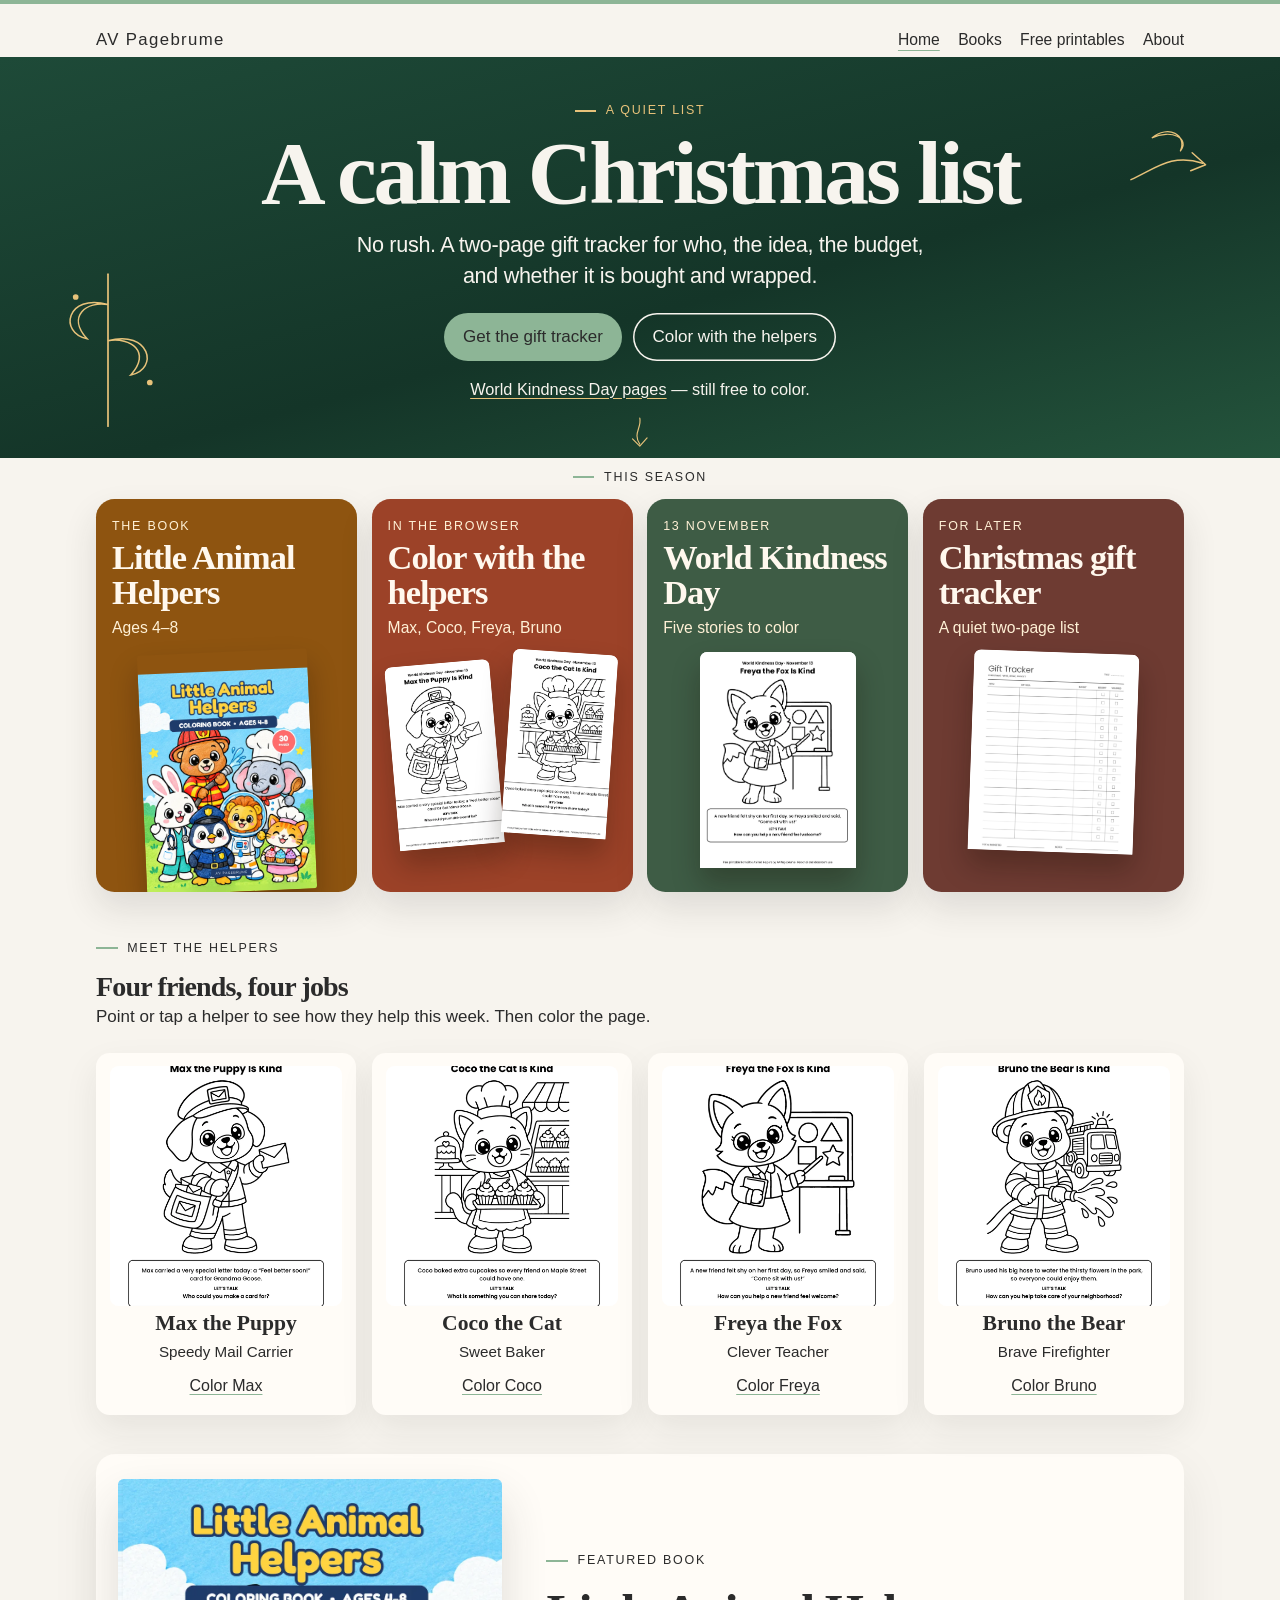
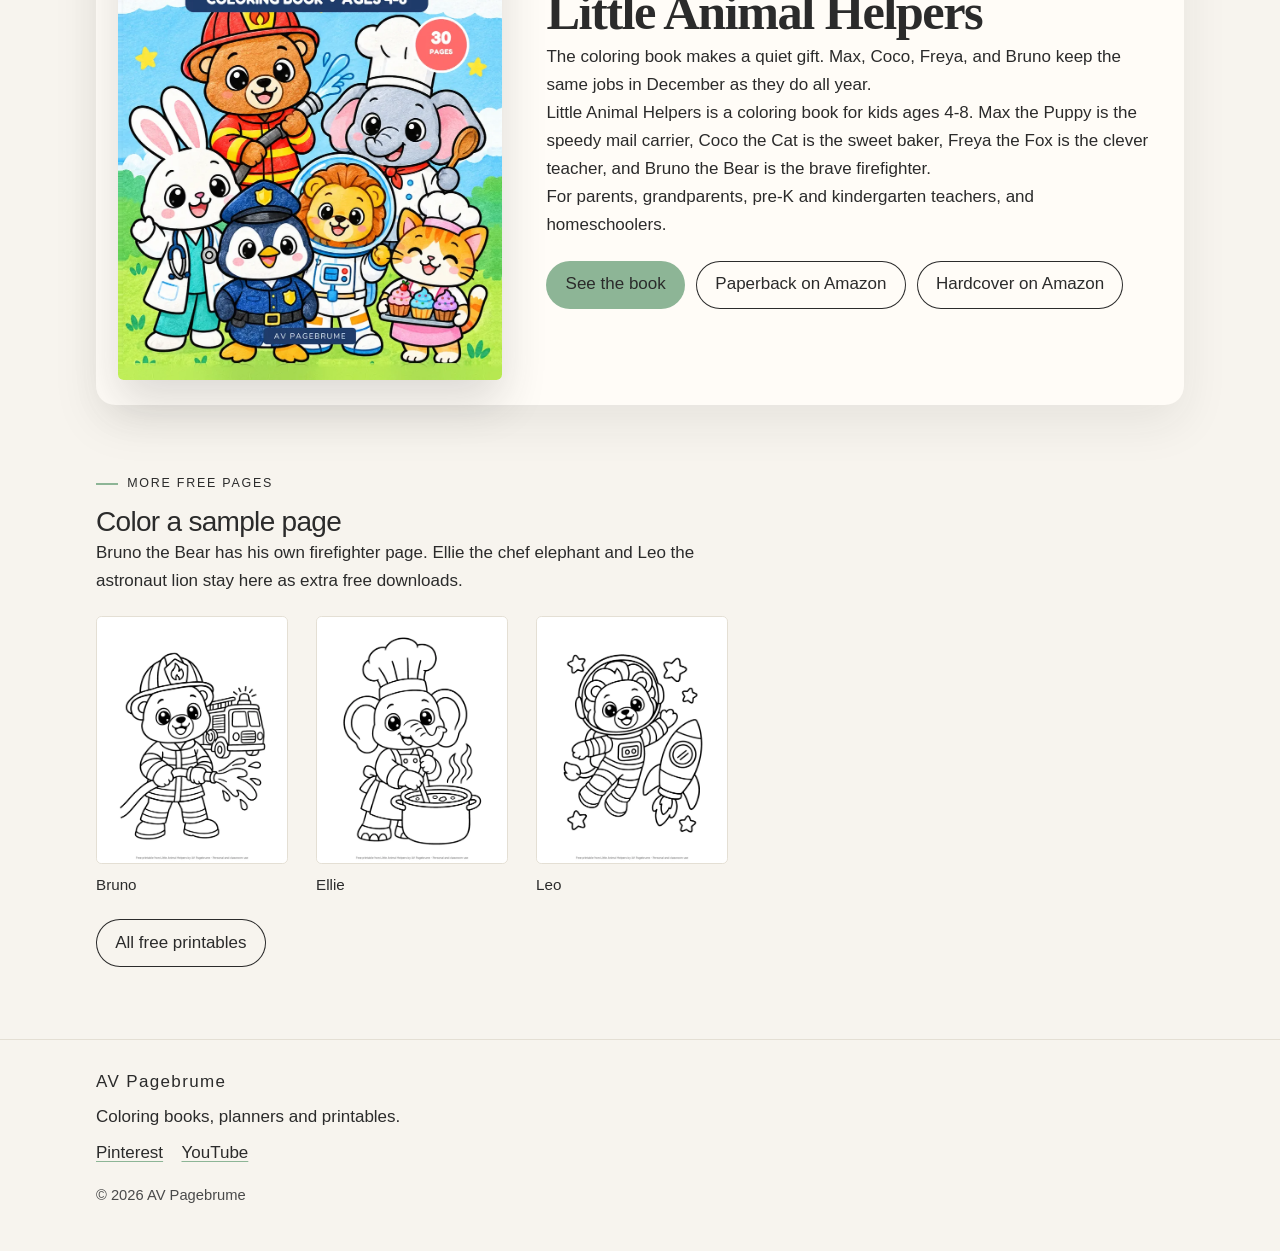
==== commit 9cc67776: "Link Little Animal Helpers to the live Amazon editions. The paperback and hardcover are on Amazon no" ====
--- a/index.html
+++ b/index.html
@@ -328,7 +328,8 @@
           <p>For parents, grandparents, pre-K and kindergarten teachers, and homeschoolers.</p>
           <div class="actions">
             <a class="button" href="books/little-animal-helpers/">See the book</a>
-            <a class="button secondary" href="https://www.amazon.com/s?k=Little+Animal+Helpers+9798166876423" target="_blank" rel="noopener noreferrer">Find it on Amazon<span class="visually-hidden"> (opens in a new tab)</span></a>
+            <a class="button secondary" href="https://www.amazon.com/dp/B0HQTGMC9R" target="_blank" rel="noopener noreferrer">Paperback on Amazon<span class="visually-hidden"> (opens in a new tab)</span></a>
+            <a class="button secondary" href="https://www.amazon.com/dp/B0HQTN1P69" target="_blank" rel="noopener noreferrer">Hardcover on Amazon<span class="visually-hidden"> (opens in a new tab)</span></a>
           </div>
         </div>
       </div>
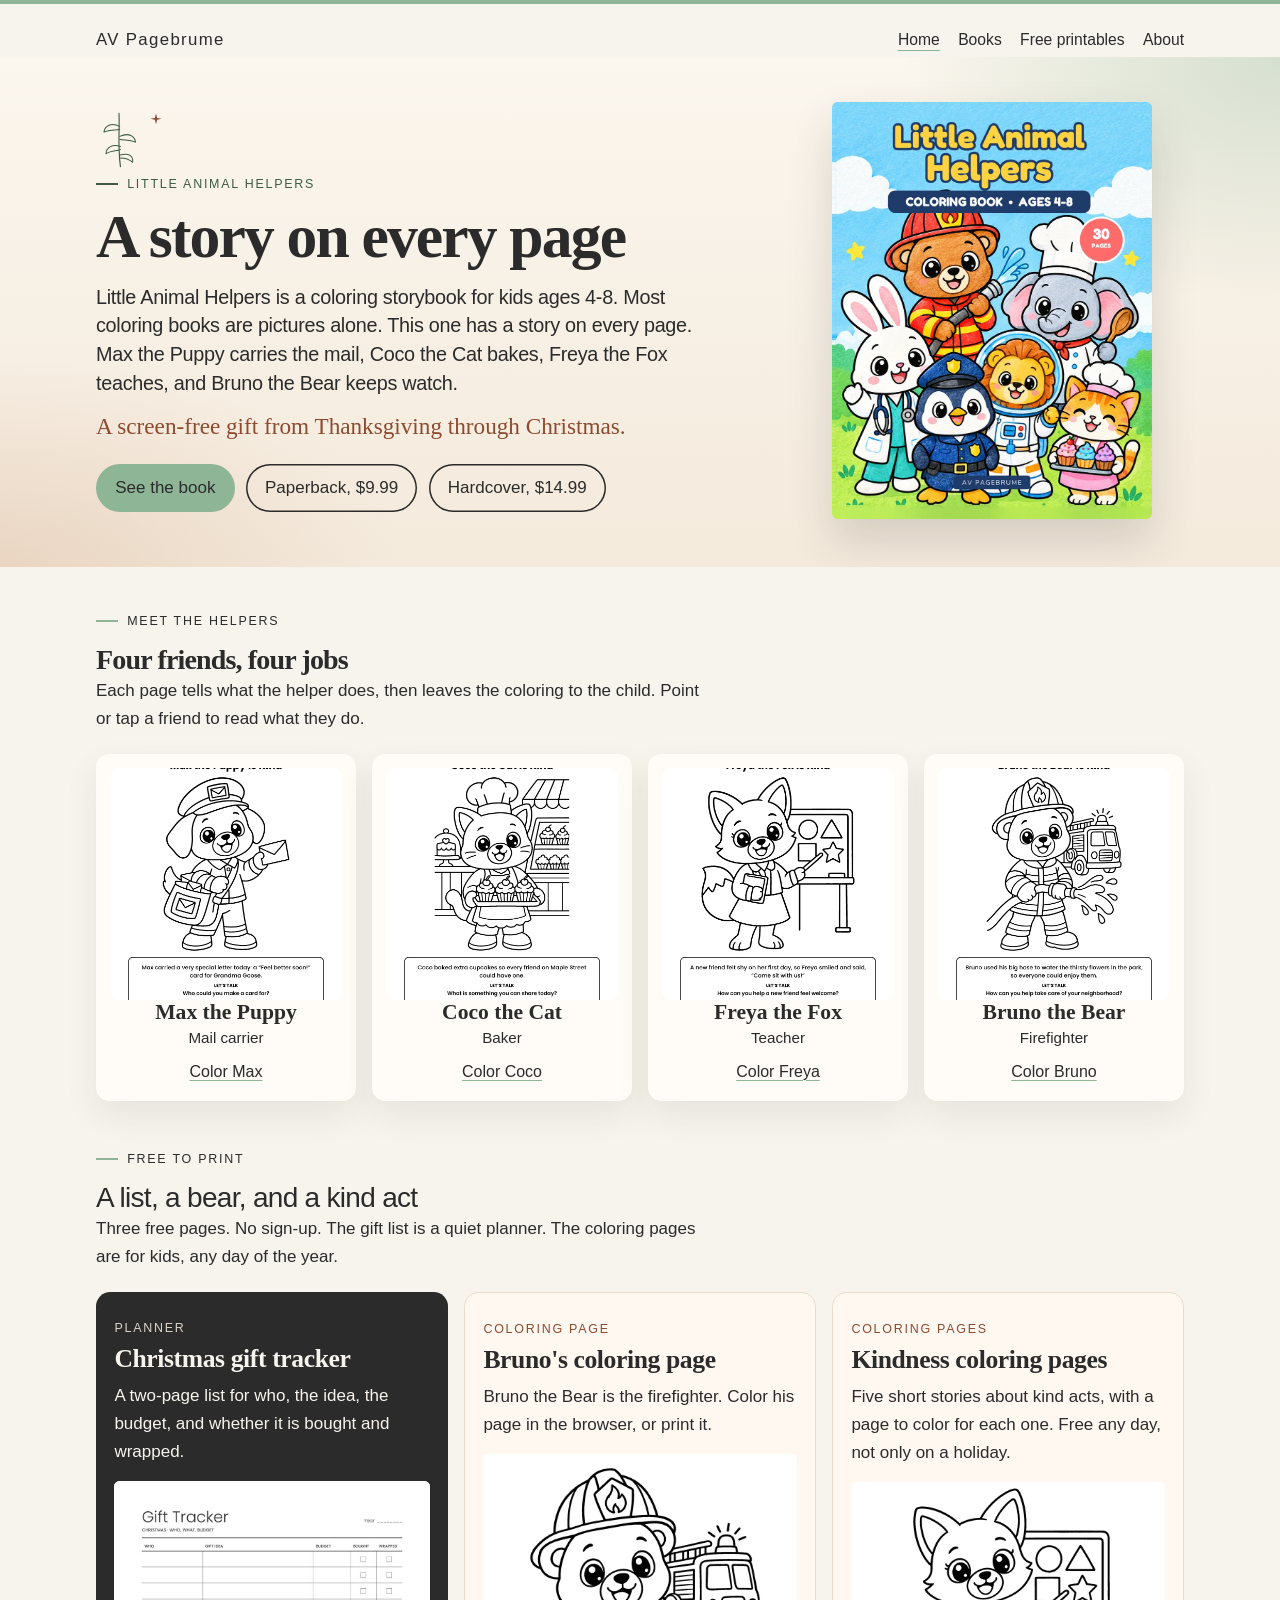
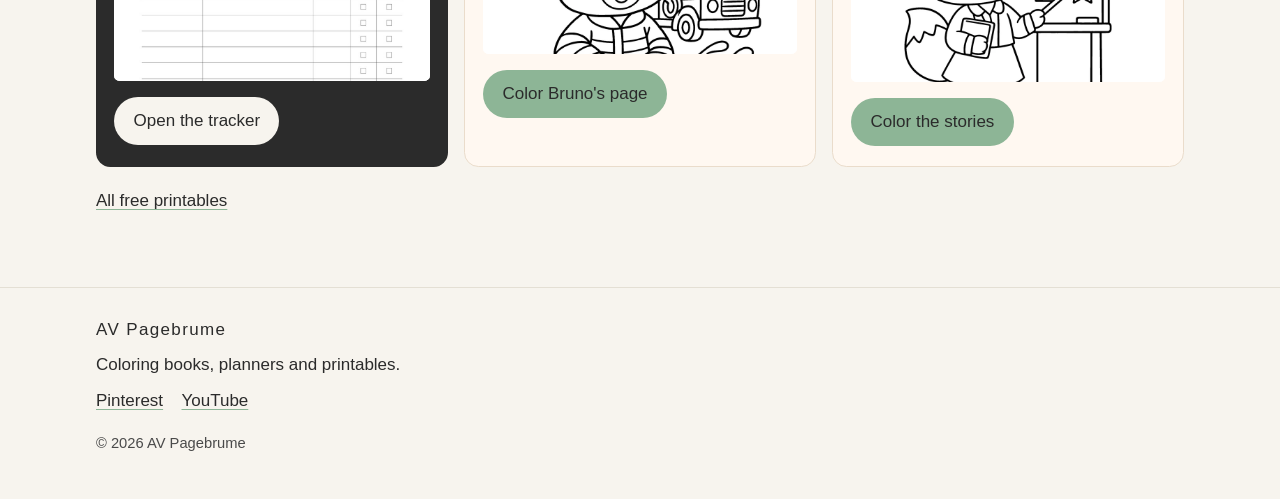
==== commit f3882ca4: "Replace the Diwali homepage with a holiday storybook page The homepage now leads with Little Animal " ====
--- a/index.html
+++ b/index.html
@@ -3,18 +3,18 @@
 <head>
   <meta charset="utf-8">
   <meta name="viewport" content="width=device-width, initial-scale=1">
-  <title>Happy Diwali — AV Pagebrume</title>
-  <meta name="description" content="Happy Diwali from AV Pagebrume. Meet Max, Coco, Freya, and Bruno, color with the helpers, and find free printables for the season.">
+  <title>Little Animal Helpers — a coloring storybook | AV Pagebrume</title>
+  <meta name="description" content="Little Animal Helpers is a coloring storybook for kids ages 4-8, with a story on every page. A screen-free gift from Thanksgiving through Christmas, from AV Pagebrume.">
   <link rel="canonical" href="https://vamsiankitha-sudo.github.io/avpagebrume/">
   <meta name="robots" content="index,follow,max-image-preview:large">
   <meta name="author" content="AV Pagebrume">
-  <meta name="theme-color" content="#F7F4EE">
+  <meta name="theme-color" content="#F4EADC">
 
   <meta property="og:site_name" content="AV Pagebrume">
   <meta property="og:type" content="website">
   <meta property="og:locale" content="en_US">
-  <meta property="og:title" content="Happy Diwali — AV Pagebrume">
-  <meta property="og:description" content="Happy Diwali from AV Pagebrume. Meet Max, Coco, Freya, and Bruno, color with the helpers, and find free printables for the season.">
+  <meta property="og:title" content="Little Animal Helpers — a coloring storybook | AV Pagebrume">
+  <meta property="og:description" content="Little Animal Helpers is a coloring storybook for kids ages 4-8, with a story on every page. A screen-free gift from Thanksgiving through Christmas, from AV Pagebrume.">
   <meta property="og:url" content="https://vamsiankitha-sudo.github.io/avpagebrume/">
   <meta property="og:image" content="https://vamsiankitha-sudo.github.io/avpagebrume/assets/og.jpg">
   <meta property="og:image:width" content="1200">
@@ -22,8 +22,8 @@
   <meta property="og:image:alt" content="AV Pagebrume logo: a pencil drawing a sage-green line that fades into mist, with the name AV Pagebrume.">
 
   <meta name="twitter:card" content="summary_large_image">
-  <meta name="twitter:title" content="Happy Diwali — AV Pagebrume">
-  <meta name="twitter:description" content="Happy Diwali from AV Pagebrume. Meet Max, Coco, Freya, and Bruno, color with the helpers, and find free printables for the season.">
+  <meta name="twitter:title" content="Little Animal Helpers — a coloring storybook | AV Pagebrume">
+  <meta name="twitter:description" content="Little Animal Helpers is a coloring storybook for kids ages 4-8, with a story on every page. A screen-free gift from Thanksgiving through Christmas, from AV Pagebrume.">
   <meta name="twitter:image" content="https://vamsiankitha-sudo.github.io/avpagebrume/assets/og.jpg">
   <meta name="twitter:image:alt" content="AV Pagebrume logo: a pencil drawing a sage-green line that fades into mist, with the name AV Pagebrume.">
 
@@ -31,7 +31,7 @@
   <link rel="icon" href="assets/favicon-32.png" type="image/png" sizes="32x32">
   <link rel="icon" href="assets/icon-192.png" type="image/png" sizes="192x192">
   <link rel="apple-touch-icon" href="apple-touch-icon.png">
-  <link rel="preload" as="image" href="assets/logo.webp" type="image/webp">
+  <link rel="preload" as="image" href="books/little-animal-helpers/cover.webp" type="image/webp">
   <link rel="stylesheet" href="css/styles.css">
   <script src="js/season.js"></script>
 
@@ -61,7 +61,7 @@
         "@id": "https://vamsiankitha-sudo.github.io/avpagebrume/#website",
         "url": "https://vamsiankitha-sudo.github.io/avpagebrume/",
         "name": "AV Pagebrume",
-        "description": "Happy Diwali from AV Pagebrume. Coloring books, planners and printables, including Little Animal Helpers.",
+        "description": "Little Animal Helpers is a coloring storybook for kids ages 4-8, with a story on every page. Coloring books, planners and printables from AV Pagebrume.",
         "publisher": {
           "@id": "https://vamsiankitha-sudo.github.io/avpagebrume/#organization"
         }
@@ -85,173 +85,48 @@
   </header>
 
   <main id="main">
-    <section class="season-hero" aria-labelledby="season-heading">
-      <div class="hero-lights motif-diwali" aria-hidden="true">
-        <svg viewBox="0 0 1200 72" preserveAspectRatio="none" focusable="false">
-          <path d="M0 38 C 90 8, 160 62, 270 34 S 430 6, 540 40 S 700 70, 820 30 S 980 4, 1200 36" fill="none" stroke="currentColor" stroke-width="2.5" stroke-linecap="round"></path>
-        </svg>
-        <span></span><span></span><span></span><span></span><span></span><span></span><span></span><span></span><span></span><span></span><span></span>
-      </div>
-      <svg class="doodle-side doodle-left motif-diwali" viewBox="0 0 180 230" aria-hidden="true" focusable="false">
-        <g fill="none" stroke="currentColor" stroke-width="1.7" stroke-linecap="round">
-          <circle cx="78" cy="58" r="9"></circle>
-          <ellipse cx="78" cy="28" rx="7" ry="14"></ellipse>
-          <ellipse cx="100" cy="38" rx="7" ry="14" transform="rotate(45 100 38)"></ellipse>
-          <ellipse cx="108" cy="58" rx="7" ry="14" transform="rotate(90 108 58)"></ellipse>
-          <ellipse cx="100" cy="78" rx="7" ry="14" transform="rotate(135 100 78)"></ellipse>
-          <ellipse cx="78" cy="88" rx="7" ry="14"></ellipse>
-          <ellipse cx="56" cy="78" rx="7" ry="14" transform="rotate(45 56 78)"></ellipse>
-          <ellipse cx="48" cy="58" rx="7" ry="14" transform="rotate(90 48 58)"></ellipse>
-          <ellipse cx="56" cy="38" rx="7" ry="14" transform="rotate(135 56 38)"></ellipse>
-        </g>
-        <path d="M48 150 C 54 176, 128 180, 138 148 C 120 166, 66 166, 48 150 Z" fill="#f0d2a4" stroke="currentColor" stroke-width="2" stroke-linejoin="round"></path>
-        <path d="M58 150 H128" fill="none" stroke="currentColor" stroke-width="2" stroke-linecap="round"></path>
-        <path class="diya-flame" d="M94 146 C 98 118, 122 112, 112 86 C 106 112, 88 118, 94 146 Z" fill="#e2a23a"></path>
-        <path d="M142 118 C 160 100, 168 78, 150 62" fill="none" stroke="currentColor" stroke-width="2" stroke-linecap="round"></path>
-        <path d="M146 74 L156 58 L166 76" fill="none" stroke="currentColor" stroke-width="2" stroke-linecap="round" stroke-linejoin="round"></path>
-      </svg>
-      <svg class="doodle-side doodle-right motif-diwali" viewBox="0 0 170 200" aria-hidden="true" focusable="false">
-        <path d="M18 70 C 48 18, 92 22, 108 58 C 86 50, 48 78, 18 70 Z" fill="none" stroke="currentColor" stroke-width="1.8" stroke-linejoin="round"></path>
-        <path d="M28 66 C 58 52, 84 50, 104 58" fill="none" stroke="currentColor" stroke-width="1.4" stroke-linecap="round"></path>
-        <path d="M30 130 C 58 118, 78 90, 118 102" fill="none" stroke="currentColor" stroke-width="2.1" stroke-linecap="round"></path>
-        <path d="M104 88 L122 104 L100 112" fill="none" stroke="currentColor" stroke-width="2.1" stroke-linecap="round" stroke-linejoin="round"></path>
-        <path d="M40 168 C 46 190, 108 192, 116 166 C 100 180, 56 180, 40 168 Z" fill="#f0d2a4" stroke="currentColor" stroke-width="1.8"></path>
-        <path class="diya-flame" d="M78 164 C 82 144, 100 140, 92 120 C 88 140, 74 144, 78 164 Z" fill="#e2a23a"></path>
-      </svg>
-      <svg class="doodle-side doodle-left motif-kindness" viewBox="0 0 160 200" aria-hidden="true" focusable="false">
-        <path d="M30 90 C 55 30, 110 36, 124 78 C 96 68, 52 100, 30 90 Z" fill="none" stroke="currentColor" stroke-width="1.8"></path>
-        <path d="M40 86 C 70 70, 98 68, 120 78" fill="none" stroke="currentColor" stroke-width="1.4" stroke-linecap="round"></path>
-        <path d="M78 92 C 70 130, 86 160, 78 188" fill="none" stroke="currentColor" stroke-width="1.8" stroke-linecap="round"></path>
-        <path d="M78 130 C 48 118, 36 150, 58 162 C 40 140, 58 122, 78 130 Z" fill="none" stroke="currentColor" stroke-width="1.6"></path>
-      </svg>
-      <svg class="doodle-side doodle-right motif-kindness" viewBox="0 0 150 180" aria-hidden="true" focusable="false">
-        <path d="M20 40 C 50 10, 100 18, 112 52 C 86 42, 46 58, 20 40 Z" fill="none" stroke="currentColor" stroke-width="1.8"></path>
-        <path d="M24 120 C 50 108, 72 86, 112 98" fill="none" stroke="currentColor" stroke-width="2" stroke-linecap="round"></path>
-        <path d="M98 84 L116 100 L96 108" fill="none" stroke="currentColor" stroke-width="2" stroke-linecap="round" stroke-linejoin="round"></path>
-      </svg>
-      <svg class="doodle-side doodle-left motif-thanks" viewBox="0 0 160 200" aria-hidden="true" focusable="false">
-        <path d="M80 20 V170" fill="none" stroke="currentColor" stroke-width="1.8" stroke-linecap="round"></path>
-        <path d="M80 50 C 40 40, 28 78, 52 86 C 36 62, 58 46, 80 50 Z" fill="none" stroke="currentColor" stroke-width="1.6"></path>
-        <path d="M80 78 C 120 66, 136 104, 110 114 C 128 90, 104 74, 80 78 Z" fill="none" stroke="currentColor" stroke-width="1.6"></path>
-        <path d="M80 112 C 42 108, 34 146, 60 150 C 42 128, 60 112, 80 112 Z" fill="none" stroke="currentColor" stroke-width="1.6"></path>
-      </svg>
-      <svg class="doodle-side doodle-right motif-thanks" viewBox="0 0 150 170" aria-hidden="true" focusable="false">
-        <path d="M18 90 C 48 78, 70 54, 112 68" fill="none" stroke="currentColor" stroke-width="2" stroke-linecap="round"></path>
-        <path d="M98 54 L116 70 L96 78" fill="none" stroke="currentColor" stroke-width="2" stroke-linecap="round" stroke-linejoin="round"></path>
-        <path d="M40 120 C 70 100, 96 128, 78 150 C 96 132, 70 118, 40 120 Z" fill="none" stroke="currentColor" stroke-width="1.6"></path>
-      </svg>
-      <svg class="doodle-side doodle-left motif-christmas" viewBox="0 0 160 200" aria-hidden="true" focusable="false">
-        <path d="M80 16 V176" fill="none" stroke="currentColor" stroke-width="1.8" stroke-linecap="round"></path>
-        <path d="M80 48 C 36 36, 28 78, 58 84 C 36 60, 58 44, 80 48 Z" fill="none" stroke="currentColor" stroke-width="1.6"></path>
-        <path d="M80 86 C 124 74, 134 116, 104 122 C 126 98, 104 82, 80 86 Z" fill="none" stroke="currentColor" stroke-width="1.6"></path>
-        <circle cx="46" cy="40" r="3" fill="currentColor"></circle>
-        <circle cx="124" cy="130" r="3" fill="currentColor"></circle>
-      </svg>
-      <svg class="doodle-side doodle-right motif-christmas" viewBox="0 0 150 170" aria-hidden="true" focusable="false">
-        <path d="M20 96 C 52 82, 74 60, 116 74" fill="none" stroke="currentColor" stroke-width="2" stroke-linecap="round"></path>
-        <path d="M102 60 L120 76 L100 84" fill="none" stroke="currentColor" stroke-width="2" stroke-linecap="round" stroke-linejoin="round"></path>
-        <path d="M48 40 C 70 22, 96 36, 86 58 C 100 40, 74 28, 48 40 Z" fill="none" stroke="currentColor" stroke-width="1.6"></path>
-      </svg>
-      <div class="wrap hero-copy">
-        <div class="hero-ornament" aria-hidden="true">
-          <svg class="motif-diwali" viewBox="0 0 86 70" width="78" height="64" focusable="false">
-            <path d="M12 46 C 16 62, 70 64, 76 44 C 64 56, 24 56, 12 46 Z" fill="#f0d2a4" stroke="currentColor" stroke-width="1.8" stroke-linejoin="round"></path>
-            <path d="M20 46 H68" fill="none" stroke="currentColor" stroke-width="1.7" stroke-linecap="round"></path>
-            <path class="diya-flame" d="M44 44 C 47 26, 64 22, 56 6 C 52 22, 40 26, 44 44 Z" fill="#e2a23a"></path>
-          </svg>
-          <svg class="motif-kindness" viewBox="0 0 86 70" width="78" height="64" focusable="false">
-            <path d="M16 40 C 32 12, 68 16, 74 40 C 58 32, 30 48, 16 40 Z" fill="none" stroke="currentColor" stroke-width="1.8"></path>
-            <path d="M22 38 C 40 28, 58 28, 72 40" fill="none" stroke="currentColor" stroke-width="1.4" stroke-linecap="round"></path>
-          </svg>
-          <svg class="motif-thanks" viewBox="0 0 86 70" width="78" height="64" focusable="false">
-            <path d="M43 8 V62" fill="none" stroke="currentColor" stroke-width="1.7" stroke-linecap="round"></path>
-            <path d="M43 22 C 18 16, 14 40, 30 42 C 16 28, 28 20, 43 22 Z" fill="none" stroke="currentColor" stroke-width="1.5"></path>
-            <path d="M43 36 C 68 30, 74 52, 56 56 C 70 42, 58 34, 43 36 Z" fill="none" stroke="currentColor" stroke-width="1.5"></path>
-          </svg>
-          <svg class="motif-christmas" viewBox="0 0 86 70" width="78" height="64" focusable="false">
-            <path d="M43 6 V64" fill="none" stroke="currentColor" stroke-width="1.7" stroke-linecap="round"></path>
-            <path d="M43 18 C 18 12, 16 36, 32 38 C 18 24, 30 16, 43 18 Z" fill="none" stroke="currentColor" stroke-width="1.5"></path>
-            <path d="M43 34 C 68 28, 72 50, 54 54 C 68 42, 56 32, 43 34 Z" fill="none" stroke="currentColor" stroke-width="1.5"></path>
-            <circle cx="22" cy="14" r="2.4" fill="currentColor"></circle>
-          </svg>
-          <svg class="motif-everyday" viewBox="0 0 86 70" width="78" height="64" focusable="false">
-            <path d="M14 46 C 30 18, 58 22, 72 40" fill="none" stroke="currentColor" stroke-width="1.8" stroke-linecap="round"></path>
-            <path d="M64 28 L74 38 L60 42" fill="none" stroke="currentColor" stroke-width="1.8" stroke-linecap="round" stroke-linejoin="round"></path>
-          </svg>
+    <!-- Seasonal block. Dates and swap-out copy live in js/season.js.
+         Holiday window: 11 Nov 2026 through 26 Dec 2026 (Thanksgiving is 26 Nov).
+         After Christmas, delete that window. This page then uses the everyday copy,
+         and the line below stays hidden. -->
+    <section class="season-hero" id="season" aria-labelledby="season-heading">
+      <div class="wrap hero-layout">
+        <div class="hero-copy">
+          <div class="hero-ornament" aria-hidden="true">
+            <svg class="motif-sprig" viewBox="0 0 64 86" width="46" height="62" focusable="false">
+              <path d="M32 6 C33 28, 30 52, 34 80" fill="none" stroke="currentColor" stroke-width="1.6" stroke-linecap="round"></path>
+              <path d="M33 24 C20 18, 12 24, 11 32 C20 28, 28 30, 33 28" fill="none" stroke="currentColor" stroke-width="1.4" stroke-linecap="round" stroke-linejoin="round"></path>
+              <path d="M33 38 C46 32, 54 38, 55 46 C46 42, 38 44, 33 42" fill="none" stroke="currentColor" stroke-width="1.4" stroke-linecap="round" stroke-linejoin="round"></path>
+              <path d="M34 52 C22 48, 14 54, 14 62 C22 57, 30 59, 34 56" fill="none" stroke="currentColor" stroke-width="1.4" stroke-linecap="round" stroke-linejoin="round"></path>
+              <path d="M34 64 C46 60, 52 66, 51 74 C44 68, 38 68, 34 68" fill="none" stroke="currentColor" stroke-width="1.4" stroke-linecap="round" stroke-linejoin="round"></path>
+            </svg>
+            <svg class="motif-star" viewBox="0 0 24 24" width="16" height="16" focusable="false">
+              <path d="M12 2.2 L13.7 9.1 L20.8 10.2 L13.7 11.5 L12 18.4 L10.3 11.5 L3.2 10.2 L10.3 9.1 Z" fill="currentColor"></path>
+            </svg>
+          </div>
+          <p class="kicker" data-season-text="kicker">Little Animal Helpers</p>
+          <h1 id="season-heading" class="season-title" data-season-text="title">A story on every page</h1>
+          <p class="lede" data-season-text="lede">Little Animal Helpers is a coloring storybook for kids ages 4-8. Most coloring books are pictures alone. This one has a story on every page. Max the Puppy carries the mail, Coco the Cat bakes, Freya the Fox teaches, and Bruno the Bear keeps watch.</p>
+          <p class="season-line" data-season-text="line">A screen-free gift from Thanksgiving through Christmas.</p>
+          <div class="actions">
+            <a class="button" href="books/little-animal-helpers/">See the book</a>
+            <a class="button secondary" href="https://www.amazon.com/dp/B0HQTGMC9R" target="_blank" rel="noopener noreferrer">Paperback, $9.99<span class="visually-hidden"> on Amazon (opens in a new tab)</span></a>
+            <a class="button secondary" href="https://www.amazon.com/dp/B0HQTN1P69" target="_blank" rel="noopener noreferrer">Hardcover, $14.99<span class="visually-hidden"> on Amazon (opens in a new tab)</span></a>
+          </div>
         </div>
-        <p class="kicker" data-season-text="kicker">Festival of Lights</p>
-        <h1 id="season-heading" class="season-title" data-season-text="title">Happy Diwali</h1>
-        <p class="season-hindi" lang="hi" data-season-text="hindi">शुभ दीपावली</p>
-        <p class="lede" data-season-text="lede">Max, Coco, Freya, and Bruno help at home this week: a card, something sweet, a welcome, and a careful look around before the family gathers.</p>
-        <div class="actions">
-          <a class="button" data-season-link="primary" href="free-printables/world-kindness-day/" data-href-diwali="free-printables/world-kindness-day/" data-href-kindness="free-printables/world-kindness-day/" data-href-thanksgiving="books/little-animal-helpers/" data-href-christmas="free-printables/gift-tracker/" data-href-everyday="books/little-animal-helpers/"><span data-season-text="primary">Color with the helpers</span></a>
-          <a class="button secondary" data-season-link="secondary" href="books/little-animal-helpers/" data-href-diwali="books/little-animal-helpers/" data-href-kindness="books/little-animal-helpers/" data-href-thanksgiving="free-printables/world-kindness-day/" data-href-christmas="free-printables/world-kindness-day/" data-href-everyday="free-printables/"><span data-season-text="secondary">See the book</span></a>
-        </div>
-        <p class="next-note" data-season-next>
-          <a href="free-printables/world-kindness-day/" data-href-diwali="free-printables/world-kindness-day/" data-href-kindness="free-printables/gift-tracker/" data-href-thanksgiving="free-printables/gift-tracker/" data-href-christmas="free-printables/world-kindness-day/" data-href-everyday="free-printables/">World Kindness Day is 13 November</a><span data-next-rest> — free coloring pages.</span>
-        </p>
-        <svg class="hero-arrow" viewBox="0 0 80 64" aria-hidden="true" focusable="false">
-          <path d="M40 4 C 44 22, 26 34, 40 54" fill="none" stroke="currentColor" stroke-width="2.2" stroke-linecap="round"></path>
-          <path d="M26 44 L40 58 L54 42" fill="none" stroke="currentColor" stroke-width="2.2" stroke-linecap="round" stroke-linejoin="round"></path>
-        </svg>
-      </div>
-    </section>
-
-    <section class="tile-band" aria-labelledby="tiles-heading">
-      <div class="wrap">
-        <p class="kicker tile-band-kicker" data-season-text="print-kicker">This season</p>
-        <h2 id="tiles-heading" class="visually-hidden" data-season-text="print-title">Happy Diwali</h2>
-        <p class="visually-hidden" data-season-text="print-copy">The Diwali offer is this greeting, the story of the helpers, and coloring in the browser. World Kindness Day on 13 November is the next activity for kids. The Christmas gift tracker is here when you want to plan ahead.</p>
-        <div class="tile-grid">
-          <a class="picture-tile tile-book" href="books/little-animal-helpers/">
-            <span class="tile-copy">
-              <span class="tile-kicker">The book</span>
-              <span class="tile-title">Little Animal Helpers</span>
-              <span class="tile-sub">Ages 4–8</span>
-            </span>
-            <span class="tile-art">
-              <img src="books/little-animal-helpers/cover.webp" alt="" width="900" height="1173">
-            </span>
-          </a>
-          <a class="picture-tile tile-color" href="free-printables/world-kindness-day/">
-            <span class="tile-copy">
-              <span class="tile-kicker">In the browser</span>
-              <span class="tile-title">Color with the helpers</span>
-              <span class="tile-sub">Max, Coco, Freya, Bruno</span>
-            </span>
-            <span class="tile-art">
-              <img src="free-printables/world-kindness-day/max.webp" alt="" width="900" height="1165">
-              <img src="free-printables/world-kindness-day/coco.webp" alt="" width="900" height="1165">
-            </span>
-          </a>
-          <a class="picture-tile tile-kind" href="free-printables/world-kindness-day/">
-            <span class="tile-copy">
-              <span class="tile-kicker">13 November</span>
-              <span class="tile-title">World Kindness Day</span>
-              <span class="tile-sub">Five stories to color</span>
-            </span>
-            <span class="tile-art">
-              <img src="free-printables/world-kindness-day/freya.webp" alt="" width="900" height="1165">
-            </span>
-          </a>
-          <a class="picture-tile tile-gifts" href="free-printables/gift-tracker/">
-            <span class="tile-copy">
-              <span class="tile-kicker">For later</span>
-              <span class="tile-title">Christmas gift tracker</span>
-              <span class="tile-sub">A quiet two-page list</span>
-            </span>
-            <span class="tile-art">
-              <img src="free-printables/gift-tracker/page-1.jpg" alt="" width="900" height="1165">
-            </span>
-          </a>
-        </div>
+        <a class="hero-cover" href="books/little-animal-helpers/">
+          <picture>
+            <source srcset="books/little-animal-helpers/cover.webp" type="image/webp">
+            <img src="books/little-animal-helpers/cover.jpg" alt="Cover of Little Animal Helpers: Coloring Book for Kids Ages 4-8. Bruno the firefighter bear, Coco the cat with cupcakes, an elephant chef, a lion astronaut, a rabbit in medical scrubs, and a penguin police officer. A badge says 30 pages. The cover includes the words AV Pagebrume." width="900" height="1173">
+          </picture>
+        </a>
       </div>
     </section>
 
     <section class="section cast-section wrap" id="helpers" aria-labelledby="helpers-heading">
       <p class="kicker">Meet the helpers</p>
       <h2 id="helpers-heading">Four friends, four jobs</h2>
-      <p class="prose">Point or tap a helper to see how they help this week. Then color the page.</p>
+      <p class="prose">Each page tells what the helper does, then leaves the coloring to the child. Point or tap a friend to read what they do.</p>
       <div class="helper-grid">
         <article class="helper">
           <button type="button" class="helper-toggle" aria-expanded="false" aria-controls="beat-max">
@@ -262,9 +137,9 @@
               </picture>
             </span>
             <span class="helper-name">Max the Puppy</span>
-            <span class="helper-job">Speedy Mail Carrier</span>
-          </button>
-          <p class="helper-beat" id="beat-max" data-beat="max">Max tucks a handmade card into the evening post.</p>
+            <span class="helper-job">Mail carrier</span>
+          </button>
+          <p class="helper-beat" id="beat-max" data-beat="max">Max carries a letter that matters, and the page tells you why.</p>
           <a class="helper-color" href="free-printables/world-kindness-day/#max">Color Max</a>
         </article>
         <article class="helper">
@@ -276,9 +151,9 @@
               </picture>
             </span>
             <span class="helper-name">Coco the Cat</span>
-            <span class="helper-job">Sweet Baker</span>
-          </button>
-          <p class="helper-beat" id="beat-coco" data-beat="coco">Coco sets out a sweet to share when the lamps are lit.</p>
+            <span class="helper-job">Baker</span>
+          </button>
+          <p class="helper-beat" id="beat-coco" data-beat="coco">Coco bakes something sweet to share, and the page shows the kitchen.</p>
           <a class="helper-color" href="free-printables/world-kindness-day/#coco">Color Coco</a>
         </article>
         <article class="helper">
@@ -290,9 +165,9 @@
               </picture>
             </span>
             <span class="helper-name">Freya the Fox</span>
-            <span class="helper-job">Clever Teacher</span>
-          </button>
-          <p class="helper-beat" id="beat-freya" data-beat="freya">Freya saves a seat so everyone is inside the circle.</p>
+            <span class="helper-job">Teacher</span>
+          </button>
+          <p class="helper-beat" id="beat-freya" data-beat="freya">Freya keeps a seat for a new friend, and the page tells that story.</p>
           <a class="helper-color" href="free-printables/world-kindness-day/#freya">Color Freya</a>
         </article>
         <article class="helper">
@@ -304,73 +179,54 @@
               </picture>
             </span>
             <span class="helper-name">Bruno the Bear</span>
-            <span class="helper-job">Brave Firefighter</span>
-          </button>
-          <p class="helper-beat" id="beat-bruno" data-beat="bruno">Bruno helps at home before the family gathers.</p>
+            <span class="helper-job">Firefighter</span>
+          </button>
+          <p class="helper-beat" id="beat-bruno" data-beat="bruno">Bruno looks after the neighborhood, and the page shows how.</p>
           <a class="helper-color" href="free-printables/world-kindness-day/#bruno">Color Bruno</a>
         </article>
       </div>
     </section>
 
-    <section class="section book-section wrap" aria-labelledby="featured-heading">
-      <div class="book-spread">
-        <a class="cover-link" href="books/little-animal-helpers/">
-          <picture>
-            <source srcset="books/little-animal-helpers/cover.webp" type="image/webp">
-            <img class="cover" src="books/little-animal-helpers/cover.jpg" alt="Cover of Little Animal Helpers: Coloring Book for Kids Ages 4-8. Bruno the firefighter bear, Coco the cat with cupcakes, an elephant chef, a lion astronaut, a rabbit in medical scrubs, and a penguin police officer. A badge says 30 pages. The cover includes the words AV Pagebrume." width="900" height="1173">
-          </picture>
-        </a>
-        <div>
-          <p class="kicker">Featured book</p>
-          <h2 id="featured-heading">Little Animal Helpers</h2>
-          <p data-season-text="book">For Diwali they bring light in ordinary ways: a card at the door, something sweet to share, a place saved, and help at home.</p>
-          <p>Little Animal Helpers is a coloring book for kids ages 4-8. Max the Puppy is the speedy mail carrier, Coco the Cat is the sweet baker, Freya the Fox is the clever teacher, and Bruno the Bear is the brave firefighter.</p>
-          <p>For parents, grandparents, pre-K and kindergarten teachers, and homeschoolers.</p>
-          <div class="actions">
-            <a class="button" href="books/little-animal-helpers/">See the book</a>
-            <a class="button secondary" href="https://www.amazon.com/dp/B0HQTGMC9R" target="_blank" rel="noopener noreferrer">Paperback on Amazon<span class="visually-hidden"> (opens in a new tab)</span></a>
-            <a class="button secondary" href="https://www.amazon.com/dp/B0HQTN1P69" target="_blank" rel="noopener noreferrer">Hardcover on Amazon<span class="visually-hidden"> (opens in a new tab)</span></a>
-          </div>
-        </div>
-      </div>
-    </section>
-
-    <section class="section wrap" aria-labelledby="more-heading">
-      <p class="kicker">More free pages</p>
-      <h2 id="more-heading">Color a sample page</h2>
-      <p class="prose">Bruno the Bear has his own firefighter page. Ellie the chef elephant and Leo the astronaut lion stay here as extra free downloads.</p>
-      <div class="teaser-grid">
-        <figure>
+    <section class="section wrap home-print-section" id="printables" aria-labelledby="print-heading">
+      <p class="kicker">Free to print</p>
+      <h2 id="print-heading">A list, a bear, and a kind act</h2>
+      <p class="prose">Three free pages. No sign-up. The gift list is a quiet planner. The coloring pages are for kids, any day of the year.</p>
+      <div class="home-prints">
+        <article class="home-print is-planner">
+          <p class="home-print-kicker">Planner</p>
+          <h3>Christmas gift tracker</h3>
+          <p>A two-page list for who, the idea, the budget, and whether it is bought and wrapped.</p>
+          <a href="free-printables/gift-tracker/">
+            <img src="free-printables/gift-tracker/page-1.jpg" alt="Christmas gift tracker printable with columns for who, gift idea, budget, bought, and wrapped." width="900" height="1165">
+          </a>
+          <a class="button" href="free-printables/gift-tracker/">Open the tracker</a>
+        </article>
+        <article class="home-print is-story">
+          <p class="home-print-kicker">Coloring page</p>
+          <h3>Bruno's coloring page</h3>
+          <p>Bruno the Bear is the firefighter. Color his page in the browser, or print it.</p>
           <a href="free-printables/bruno/">
             <picture>
               <source srcset="free-printables/bruno.webp" type="image/webp">
-              <img class="sheet" src="free-printables/bruno.jpg" alt="Line drawing of Bruno the firefighter bear." width="900" height="1165">
+              <img src="free-printables/bruno.jpg" alt="Line drawing of Bruno the firefighter bear holding a hose beside a fire truck." width="900" height="1165">
             </picture>
           </a>
-          <figcaption>Bruno</figcaption>
-        </figure>
-        <figure>
-          <a href="free-printables/ellie/">
+          <a class="button" href="free-printables/bruno/">Color Bruno's page</a>
+        </article>
+        <article class="home-print is-story">
+          <p class="home-print-kicker">Coloring pages</p>
+          <h3>Kindness coloring pages</h3>
+          <p>Five short stories about kind acts, with a page to color for each one. Free any day, not only on a holiday.</p>
+          <a href="free-printables/world-kindness-day/">
             <picture>
-              <source srcset="free-printables/ellie.webp" type="image/webp">
-              <img class="sheet" src="free-printables/ellie.jpg" alt="Line drawing of Ellie the chef elephant." width="900" height="1165">
+              <source srcset="free-printables/world-kindness-day/freya.webp" type="image/webp">
+              <img src="free-printables/world-kindness-day/freya.jpg" alt="Coloring page of Freya the fox, a teacher holding a book, from the kindness story set." width="900" height="1165">
             </picture>
           </a>
-          <figcaption>Ellie</figcaption>
-        </figure>
-        <figure>
-          <a href="free-printables/leo/">
-            <picture>
-              <source srcset="free-printables/leo.webp" type="image/webp">
-              <img class="sheet" src="free-printables/leo.jpg" alt="Line drawing of Leo the astronaut lion." width="900" height="1165">
-            </picture>
-          </a>
-          <figcaption>Leo</figcaption>
-        </figure>
+          <a class="button" href="free-printables/world-kindness-day/">Color the stories</a>
+        </article>
       </div>
-      <div class="actions">
-        <a class="button secondary" href="free-printables/">All free printables</a>
-      </div>
+      <p class="more-link"><a href="free-printables/">All free printables</a></p>
     </section>
   </main>
 
--- a/css/styles.css
+++ b/css/styles.css
@@ -8,12 +8,9 @@
   --white: #fffcf7;
   --max: 68rem;
   --measure: 38rem;
-  --gold: #8a5a12;
-  --flame: #e2a23a;
-  --flame-deep: #c4783a;
   --display: "Iowan Old Style", Palatino, "Palatino Linotype", "Book Antiqua", Georgia, serif;
-  --marigold: #8e5410;
-  --terracotta: #9c4228;
+  --evergreen: #3e5c45;
+  --copper: #8c4a2f;
 }
 
 *,
@@ -601,120 +598,33 @@
   }
 }
 
-/* Homepage seasons. Diwali is the shipped default (no data-season yet). */
+/* Holiday homepage. The shipped look is the late-autumn window
+   (no data-season yet, or data-season="holiday"). Everyday drops the
+   sprig and the gift line. Swap dates in js/season.js. */
 
 .season-hero {
   --hero-ink: #2b2b2b;
-  --hero-accent: #5c3a0c;
-  --hero-bg: linear-gradient(165deg, #f8d56a 0%, #f6c45a 40%, #f3a35a 100%);
+  --hero-accent: var(--evergreen);
   position: relative;
   overflow: hidden;
   margin: 0;
-  padding: 3.35rem 0 1.05rem;
-  background: var(--hero-bg);
+  padding: 2.4rem 0 2.6rem;
+  background:
+    radial-gradient(ellipse 42% 70% at 100% 0%, rgba(141, 181, 150, 0.34), transparent 70%),
+    radial-gradient(ellipse 46% 60% at 0% 100%, rgba(196, 138, 98, 0.22), transparent 68%),
+    linear-gradient(180deg, #fbf6ee 0%, #f4eadc 100%);
   color: var(--hero-ink);
 }
 
-html[data-season="kindness"] .season-hero {
-  --hero-accent: #234232;
-  --hero-bg: linear-gradient(165deg, #d7ebda 0%, #b7d4be 50%, #8fb89a 100%);
-}
-
-html[data-season="thanksgiving"] .season-hero {
-  --hero-accent: #6e3b12;
-  --hero-bg: linear-gradient(165deg, #f8e6d4 0%, #f0c7a4 48%, #e2b08a 100%);
-}
-
-html[data-season="christmas"] .season-hero {
-  --hero-ink: #f7f4ee;
-  --hero-accent: #e7c27a;
-  --hero-bg: linear-gradient(165deg, #1e4a38 0%, #143528 58%, #24543c 100%);
-}
-
 html[data-season="everyday"] .season-hero {
-  --hero-accent: #3e5c45;
-  --hero-bg: linear-gradient(165deg, #f7f4ee 0%, #e7f2e8 52%, #d5e4d6 100%);
-}
-
-.hero-lights,
-.doodle-side,
-.hero-ornament .motif-diwali,
-.hero-ornament .motif-kindness,
-.hero-ornament .motif-thanks,
-.hero-ornament .motif-christmas,
-.hero-ornament .motif-everyday {
-  display: none;
-}
-
-html:not([data-season]) .hero-lights,
-html[data-season="diwali"] .hero-lights,
-html:not([data-season]) .hero-ornament .motif-diwali,
-html[data-season="diwali"] .hero-ornament .motif-diwali {
-  display: block;
-}
-
-html[data-season="kindness"] .hero-ornament .motif-kindness,
-html[data-season="thanksgiving"] .hero-ornament .motif-thanks,
-html[data-season="christmas"] .hero-ornament .motif-christmas,
-html[data-season="everyday"] .hero-ornament .motif-everyday {
-  display: block;
-}
-
-.hero-lights {
-  position: absolute;
-  left: 0;
-  right: 0;
-  top: 0.35rem;
-  height: 4.2rem;
-  color: var(--hero-accent);
-  pointer-events: none;
-}
-
-.hero-lights svg {
-  position: absolute;
-  inset: 0.8rem 0 auto;
-  width: 100%;
-  height: 2.6rem;
-}
-
-.hero-lights span {
-  position: absolute;
-  top: 1.15rem;
-  width: 0.72rem;
-  height: 0.72rem;
-  border-radius: 50%;
-  background: var(--flame);
-  box-shadow: 0 0.55rem 0 -0.18rem var(--flame-deep), 0 0 0.7rem rgba(226, 162, 58, 0.95);
-  animation: lamp 2.8s ease-in-out infinite;
-}
-
-.hero-lights span:nth-child(odd) {
-  background: #fff4d2;
-  box-shadow: 0 0.55rem 0 -0.18rem #c47b12, 0 0 0.65rem rgba(255, 220, 140, 0.9);
-}
-
-.hero-lights span:nth-child(2) { left: 4%; animation-delay: 0.1s; }
-.hero-lights span:nth-child(3) { left: 13%; top: 1.7rem; animation-delay: 0.4s; }
-.hero-lights span:nth-child(4) { left: 22%; animation-delay: 0.2s; }
-.hero-lights span:nth-child(5) { left: 31%; top: 0.7rem; animation-delay: 0.7s; }
-.hero-lights span:nth-child(6) { left: 40%; top: 1.55rem; animation-delay: 0.15s; }
-.hero-lights span:nth-child(7) { left: 49%; animation-delay: 0.55s; }
-.hero-lights span:nth-child(8) { left: 58%; top: 1.75rem; animation-delay: 0.3s; }
-.hero-lights span:nth-child(9) { left: 67%; top: 0.65rem; animation-delay: 0.85s; }
-.hero-lights span:nth-child(10) { left: 76%; top: 1.45rem; animation-delay: 0.25s; }
-.hero-lights span:nth-child(11) { left: 85%; animation-delay: 0.6s; }
-.hero-lights span:nth-child(12) { left: 93%; top: 1.6rem; animation-delay: 0.45s; }
-
-.doodle-side {
-  position: absolute;
-  color: var(--hero-accent);
-  pointer-events: none;
-  width: 9.5rem;
-  height: auto;
-}
-
-.doodle-left { left: 2rem; bottom: 0.6rem; }
-.doodle-right { right: 3.25rem; top: 3.2rem; width: 7rem; }
+  background: var(--paper);
+}
+
+.hero-layout {
+  display: grid;
+  gap: 1.75rem;
+  align-items: center;
+}
 
 .hero-copy {
   position: relative;
@@ -724,48 +634,58 @@
 
 .hero-ornament {
   display: flex;
+  align-items: flex-start;
   justify-content: center;
-  min-height: 2.8rem;
-  margin-bottom: 0.2rem;
-  color: var(--hero-accent);
-}
-
-.hero-ornament svg { display: none; }
-
-.season-hero .kicker {
-  justify-content: center;
-  color: var(--hero-accent);
-}
-
+  gap: 0.35rem;
+  min-height: 2.6rem;
+  margin-bottom: 0.15rem;
+  color: var(--evergreen);
+}
+
+.motif-sprig { display: block; }
+
+.motif-star {
+  display: block;
+  margin-top: 0.15rem;
+  color: var(--copper);
+  animation: ember 4.8s ease-in-out infinite;
+}
+
+html[data-season="everyday"] .hero-ornament { display: none; }
+
+.season-line { display: none; }
+
+html[data-season="holiday"] .season-line,
+html:not([data-season]) .season-line {
+  display: block;
+  max-width: 36rem;
+  margin: 0.85rem auto 0;
+  font-family: var(--display);
+  font-size: clamp(1.2rem, 2vw, 1.45rem);
+  line-height: 1.35;
+  color: var(--copper);
+}
+
+.season-hero .kicker { justify-content: center; color: var(--hero-accent); }
 .season-hero .kicker::before { background: var(--hero-accent); }
 
 .season-title {
   font-family: var(--display);
   font-weight: 600;
-  font-size: clamp(4.15rem, 10vw, 5.6rem);
-  line-height: 0.92;
-  letter-spacing: -0.035em;
+  font-size: clamp(2.45rem, 5.4vw, 3.85rem);
+  line-height: 1.02;
+  letter-spacing: -0.03em;
   color: var(--hero-ink);
 }
 
-.season-hindi {
-  margin-top: 0.35rem;
-  font-family: "Noto Sans Devanagari", "Nirmala UI", "Kohinoor Devanagari", sans-serif;
-  font-size: clamp(1.45rem, 2.8vw, 2.15rem);
-  color: var(--hero-accent);
-}
-
-html[data-season]:not([data-season="diwali"]) .season-hindi { display: none; }
-
 .season-hero .lede {
-  max-width: 36rem;
+  max-width: 38rem;
   margin: 0.9rem auto 0;
   color: var(--hero-ink);
-  font-size: clamp(1.12rem, 2vw, 1.35rem);
-}
-
-.season-hero .actions,
-.season-hero .social-line { justify-content: center; }
+  font-size: clamp(1.08rem, 1.7vw, 1.24rem);
+}
+
+.season-hero .actions { justify-content: center; }
 
 .season-hero a { color: var(--hero-ink); text-decoration-color: var(--hero-accent); }
 
@@ -779,212 +699,60 @@
 
 .season-hero .button.secondary:hover {
   background: var(--hero-ink);
-  color: #fff8ee;
-}
-
-html[data-season="christmas"] .season-hero .button.secondary:hover {
-  color: #143528;
-}
-
-.next-note {
-  margin-top: 0.9rem;
-  font-size: 1.02rem;
-}
-
-.hero-arrow {
+  color: var(--paper);
+}
+
+.hero-cover {
   display: block;
-  width: 2.6rem;
-  height: auto;
-  margin: 0.85rem auto 0;
-  color: var(--hero-accent);
-}
-
-.tile-band { padding: 0.55rem 0 0.25rem; }
-
-.tile-band-kicker { justify-content: center; }
-
-.tile-grid {
-  display: grid;
-  grid-template-columns: 1fr;
-  gap: 0.85rem;
-  margin-top: 0.35rem;
-}
-
-.picture-tile {
-  display: flex;
-  flex-direction: column;
-  min-height: 0;
-  padding: 1.05rem 1rem 0;
-  border-radius: 1.15rem;
-  color: #fff8ee;
+  width: min(100%, 20rem);
+  margin-inline: auto;
+  border-radius: 0.4rem;
+  transition: transform 0.2s ease;
+}
+
+.hero-cover img {
+  width: 100%;
+  border-radius: 0.35rem;
+  box-shadow: 0 22px 46px rgba(43, 43, 43, 0.16);
+}
+
+.hero-cover:hover {
+  transform: translateY(-4px);
   text-decoration: none;
-  overflow: hidden;
-  box-shadow: 0 16px 34px rgba(43, 43, 43, 0.12);
-  transition: transform 0.2s ease, box-shadow 0.2s ease;
-}
-
-.picture-tile:hover {
-  transform: translateY(-6px);
-  text-decoration: none;
-  box-shadow: 0 22px 44px rgba(43, 43, 43, 0.18);
-}
-
-.tile-book { background: var(--marigold); }
-.tile-color { background: var(--terracotta); }
-.tile-kind { background: #3e5c45; }
-.tile-gifts { background: #6e3b32; }
-
-.tile-kicker {
-  display: block;
-  font-size: 0.78rem;
-  letter-spacing: 0.14em;
-  text-transform: uppercase;
-  color: #fff1d6;
-}
-
-.tile-title {
-  display: block;
-  margin-top: 0.25rem;
-  font-family: var(--display);
-  font-weight: 600;
-  font-size: clamp(1.7rem, 3vw, 2.15rem);
-  line-height: 1.02;
-  letter-spacing: -0.03em;
-  color: #fff8ee;
-}
-
-.tile-sub {
-  display: block;
-  margin-top: 0.3rem;
-  color: #fff1d6;
-  font-size: 0.98rem;
-}
-
-.tile-art {
-  display: flex;
-  justify-content: center;
-  align-items: flex-end;
-  gap: 0.55rem;
-  margin-top: 0.35rem;
-  min-height: 0;
-  padding-top: 0.35rem;
-}
-
-.tile-art img {
-  width: 68%;
-  height: 13.5rem;
-  object-fit: cover;
-  object-position: center 18%;
-  border-radius: 0.45rem 0.45rem 0 0;
-  background: #fff;
-  box-shadow: 0 16px 28px rgba(20, 12, 4, 0.28);
-}
-
-.tile-book .tile-art img {
-  width: auto;
-  max-width: 74%;
-  height: 15rem;
-  object-fit: contain;
-  object-position: center bottom;
-  background: transparent;
-  transform: rotate(-2.5deg);
-  border-radius: 0.2rem;
-}
-
-.tile-color .tile-art img {
-  width: 46%;
-  height: 11.5rem;
-  object-position: center 36%;
-}
-
-.tile-color .tile-art img:first-child { transform: rotate(-5deg); }
-.tile-color .tile-art img:last-child { transform: rotate(4deg); margin-bottom: 0.7rem; }
-
-.tile-gifts .tile-art img {
-  width: 72%;
-  height: 12.5rem;
-  object-position: center top;
-  transform: rotate(2deg);
-}
-
-.cast-section h2,
-.book-spread h2,
-.book-section h2 {
+}
+
+.cast-section { padding-top: 2.75rem; }
+
+.cast-section h2 {
   font-family: var(--display);
   font-weight: 600;
   letter-spacing: -0.03em;
-}
-
-.book-section { padding-top: 2.4rem; }
-
-.book-spread {
-  display: grid;
-  gap: 1.5rem;
-  align-items: center;
-  padding: 1.1rem;
-  background: var(--white);
-  border-radius: 1.2rem;
-  box-shadow: 0 18px 48px rgba(43, 43, 43, 0.08);
-}
-
-.book-spread h2 { font-size: clamp(2.1rem, 4vw, 3.15rem); }
-
-.book-spread .cover-link { width: min(100%, 24rem); }
-
-.book-spread .cover {
-  width: 100%;
-  max-width: none;
-  box-shadow: 0 22px 46px rgba(43, 43, 43, 0.16);
-}
-
-.cast-section { padding-top: 2.6rem; }
-
-.helper-grid { margin-top: 1.35rem; }
-
-.helper {
-  padding: 0.85rem 0.85rem 1rem;
-  border: 0;
-  box-shadow: 0 14px 34px rgba(43, 43, 43, 0.08);
-}
-
-.helper:hover { box-shadow: 0 20px 40px rgba(43, 43, 43, 0.12); }
-
-.helper-portrait { height: 11.5rem; border: 0; }
-
-.helper-name {
-  font-family: var(--display);
-  font-size: 1.35rem;
-  font-weight: 600;
-}
-
-.cover-link {
-  display: block;
-  border-radius: 0.45rem;
-  transition: transform 0.2s ease;
-}
-
-.cover-link:hover {
-  transform: translateY(-4px);
-  text-decoration: none;
 }
 
 .helper-grid {
   display: grid;
   grid-template-columns: repeat(2, minmax(0, 1fr));
   gap: 1rem;
+  margin-top: 1.35rem;
 }
 
 .helper {
   display: flex;
   flex-direction: column;
   align-items: center;
+  padding: 0.85rem 0.85rem 1rem;
+  border: 0;
+  border-radius: 0.85rem;
   background: var(--white);
-  border-radius: 0.85rem;
+  box-shadow: 0 14px 34px rgba(43, 43, 43, 0.08);
   text-align: center;
   transition: transform 0.2s ease, box-shadow 0.2s ease;
 }
 
-.helper:hover { transform: translateY(-4px); }
+.helper:hover {
+  transform: translateY(-4px);
+  box-shadow: 0 20px 40px rgba(43, 43, 43, 0.12);
+}
 
 .helper-toggle {
   display: block;
@@ -1001,7 +769,9 @@
 
 .helper-portrait {
   display: block;
+  height: 11.5rem;
   overflow: hidden;
+  border: 0;
   border-radius: 0.55rem;
   background: #fff;
 }
@@ -1015,7 +785,18 @@
 
 .helper-portrait img {
   object-fit: cover;
-  object-position: center 40%;
+  object-position: center 42%;
+}
+
+.helper-name {
+  font-family: var(--display);
+  font-size: 1.35rem;
+  font-weight: 600;
+  line-height: 1.15;
+}
+
+@media (max-width: 520px) {
+  .helper-name { font-size: 1.12rem; }
 }
 
 .helper-job {
@@ -1046,6 +827,92 @@
   font-size: 1rem;
 }
 
+.home-print-section { padding-top: 3rem; }
+
+.home-prints {
+  display: grid;
+  gap: 1rem;
+  margin-top: 1.35rem;
+}
+
+.home-print {
+  display: flex;
+  flex-direction: column;
+  padding: 1.15rem 1.15rem 1.25rem;
+  border-radius: 0.9rem;
+  transition: transform 0.2s ease;
+}
+
+.home-print.is-planner {
+  background: #2b2b2b;
+  color: #f7f4ee;
+}
+
+.home-print.is-story {
+  background: #fff8f1;
+  color: var(--ink);
+  border: 1px solid #eadccb;
+}
+
+.home-print-kicker {
+  font-size: 0.78rem;
+  letter-spacing: 0.14em;
+  text-transform: uppercase;
+}
+
+.home-print.is-planner .home-print-kicker { color: #d9d3c8; }
+.home-print.is-story .home-print-kicker { color: var(--copper); }
+
+.home-print h3 {
+  margin-top: 0.35rem;
+  font-family: var(--display);
+  font-size: clamp(1.45rem, 2vw, 1.7rem);
+  font-weight: 600;
+}
+
+.home-print p { margin-top: 0.45rem; }
+
+.home-print a img,
+.home-print picture {
+  margin-top: 0.95rem;
+}
+
+.home-print img {
+  width: 100%;
+  height: 12.5rem;
+  object-fit: cover;
+  object-position: center top;
+  border-radius: 0.35rem;
+  background: #fff;
+}
+
+.home-print.is-story img { object-position: center 22%; }
+
+.home-print .button {
+  margin-top: 1rem;
+  align-self: flex-start;
+  text-decoration: none;
+}
+
+.home-print.is-planner .button {
+  background: #f7f4ee;
+  color: #2b2b2b;
+}
+
+.home-print.is-planner .button:hover {
+  background: #fff;
+  color: #2b2b2b;
+  box-shadow: none;
+}
+
+.home-print.is-planner a { color: #f7f4ee; }
+
+.home-print.is-planner :focus-visible { outline-color: #f7f4ee; }
+
+.home-print.is-story .button { color: var(--ink); }
+
+.more-link { margin-top: 1.25rem; }
+
 .invite-card {
   background: var(--white);
   border: 1px solid var(--line);
@@ -1059,17 +926,13 @@
   box-shadow: 0 16px 36px rgba(43, 43, 43, 0.08);
 }
 
-.invite-card.is-lead { outline: 1.5px solid var(--sage); }
-
-html:not([data-season]) .invite-card.is-lead,
-html[data-season="diwali"] .invite-card.is-lead { outline-color: var(--gold); }
-
-html[data-season="christmas"] [data-season-card="gifts"] {
-  order: -1;
-  outline: 1.5px solid var(--sage);
-}
-
-html[data-season="christmas"] [data-season-card="kindness"],
+.invite-card.is-lead { outline: 1.5px solid #2b2b2b; outline-offset: 2px; }
+
+html[data-season="holiday"] [data-season-card="gifts"],
+html:not([data-season]) [data-season-card="gifts"] { order: -1; }
+
+html[data-season="everyday"] [data-season-card="gifts"] { order: 0; }
+
 html[data-season="everyday"] .invite-card.is-lead { outline: none; }
 
 .teaser-grid a,
@@ -1083,16 +946,9 @@
   text-decoration: none;
 }
 
-.diya-flame { animation: flame 2.6s ease-in-out infinite; }
-
-@keyframes lamp {
-  0%, 100% { opacity: 0.55; }
-  50% { opacity: 1; }
-}
-
-@keyframes flame {
-  0%, 100% { opacity: 0.72; }
-  50% { opacity: 1; }
+@keyframes ember {
+  0%, 100% { opacity: 0.4; }
+  50% { opacity: 0.95; }
 }
 
 @media (hover: hover) and (pointer: fine) {
@@ -1103,59 +959,58 @@
   }
 }
 
-@media (min-width: 640px) {
-  .tile-grid { grid-template-columns: repeat(2, minmax(0, 1fr)); }
-}
-
-@media (min-width: 800px) {
-  .book-spread {
-    grid-template-columns: minmax(16rem, 24rem) minmax(0, 1fr);
-    gap: 2.75rem;
-    padding: 1.6rem 1.8rem 1.6rem 1.4rem;
-  }
-}
-
-@media (min-width: 960px) {
-  html:not([data-season]) .doodle-side.motif-diwali,
-  html[data-season="diwali"] .doodle-side.motif-diwali,
-  html[data-season="kindness"] .doodle-side.motif-kindness,
-  html[data-season="thanksgiving"] .doodle-side.motif-thanks,
-  html[data-season="christmas"] .doodle-side.motif-christmas {
-    display: block;
-  }
-
-  .season-hero { padding: 2.7rem 0 0.55rem; }
-
-  .hero-ornament { display: none; }
-
-  .tile-grid {
-    grid-template-columns: repeat(4, minmax(0, 1fr));
-    gap: 0.9rem;
-  }
-
-  .picture-tile { min-height: 0; }
+@media (max-width: 640px) {
+  .season-hero .button { flex: 1 1 100%; }
+}
+
+@media (min-width: 860px) {
+  .season-hero { padding: 2.8rem 0 3rem; }
+
+  .hero-layout {
+    grid-template-columns: minmax(0, 1.15fr) minmax(16rem, 22rem);
+    gap: 3rem;
+  }
+
+  .hero-copy { text-align: left; }
+
+  .hero-ornament { justify-content: flex-start; }
+
+  .season-hero .kicker,
+  .season-hero .actions { justify-content: flex-start; }
+
+  .season-hero .lede,
+  html[data-season="holiday"] .season-line,
+  html:not([data-season]) .season-line {
+    margin-left: 0;
+    margin-right: 0;
+  }
+
+  .hero-cover { margin-inline: 0; }
 
   .helper-grid { grid-template-columns: repeat(4, minmax(0, 1fr)); }
 
-  .helper-portrait { height: 15rem; }
+  .helper-portrait { height: 14.5rem; }
+
+  .home-prints {
+    grid-template-columns: repeat(3, minmax(0, 1fr));
+    align-items: stretch;
+  }
 }
 
 @media (prefers-reduced-motion: reduce) {
-  .hero-lights span,
-  .diya-flame { animation: none; opacity: 1; }
+  .motif-star { animation: none; opacity: 0.75; }
 
   .helper,
   .helper-beat,
   .invite-card,
   .card-lift,
-  .cover-link,
-  .teaser-grid a,
-  .picture-tile { transition: none; }
+  .hero-cover,
+  .home-print,
+  .teaser-grid a { transition: none; }
 
   .helper:hover,
   .invite-card:hover,
   .card-lift:hover,
-  .cover-link:hover,
-  .teaser-grid a:hover,
-  .picture-tile:hover { transform: none; }
-}
+  .hero-cover:hover,
+  .teaser-grid a:hover { transform: none; }
+}
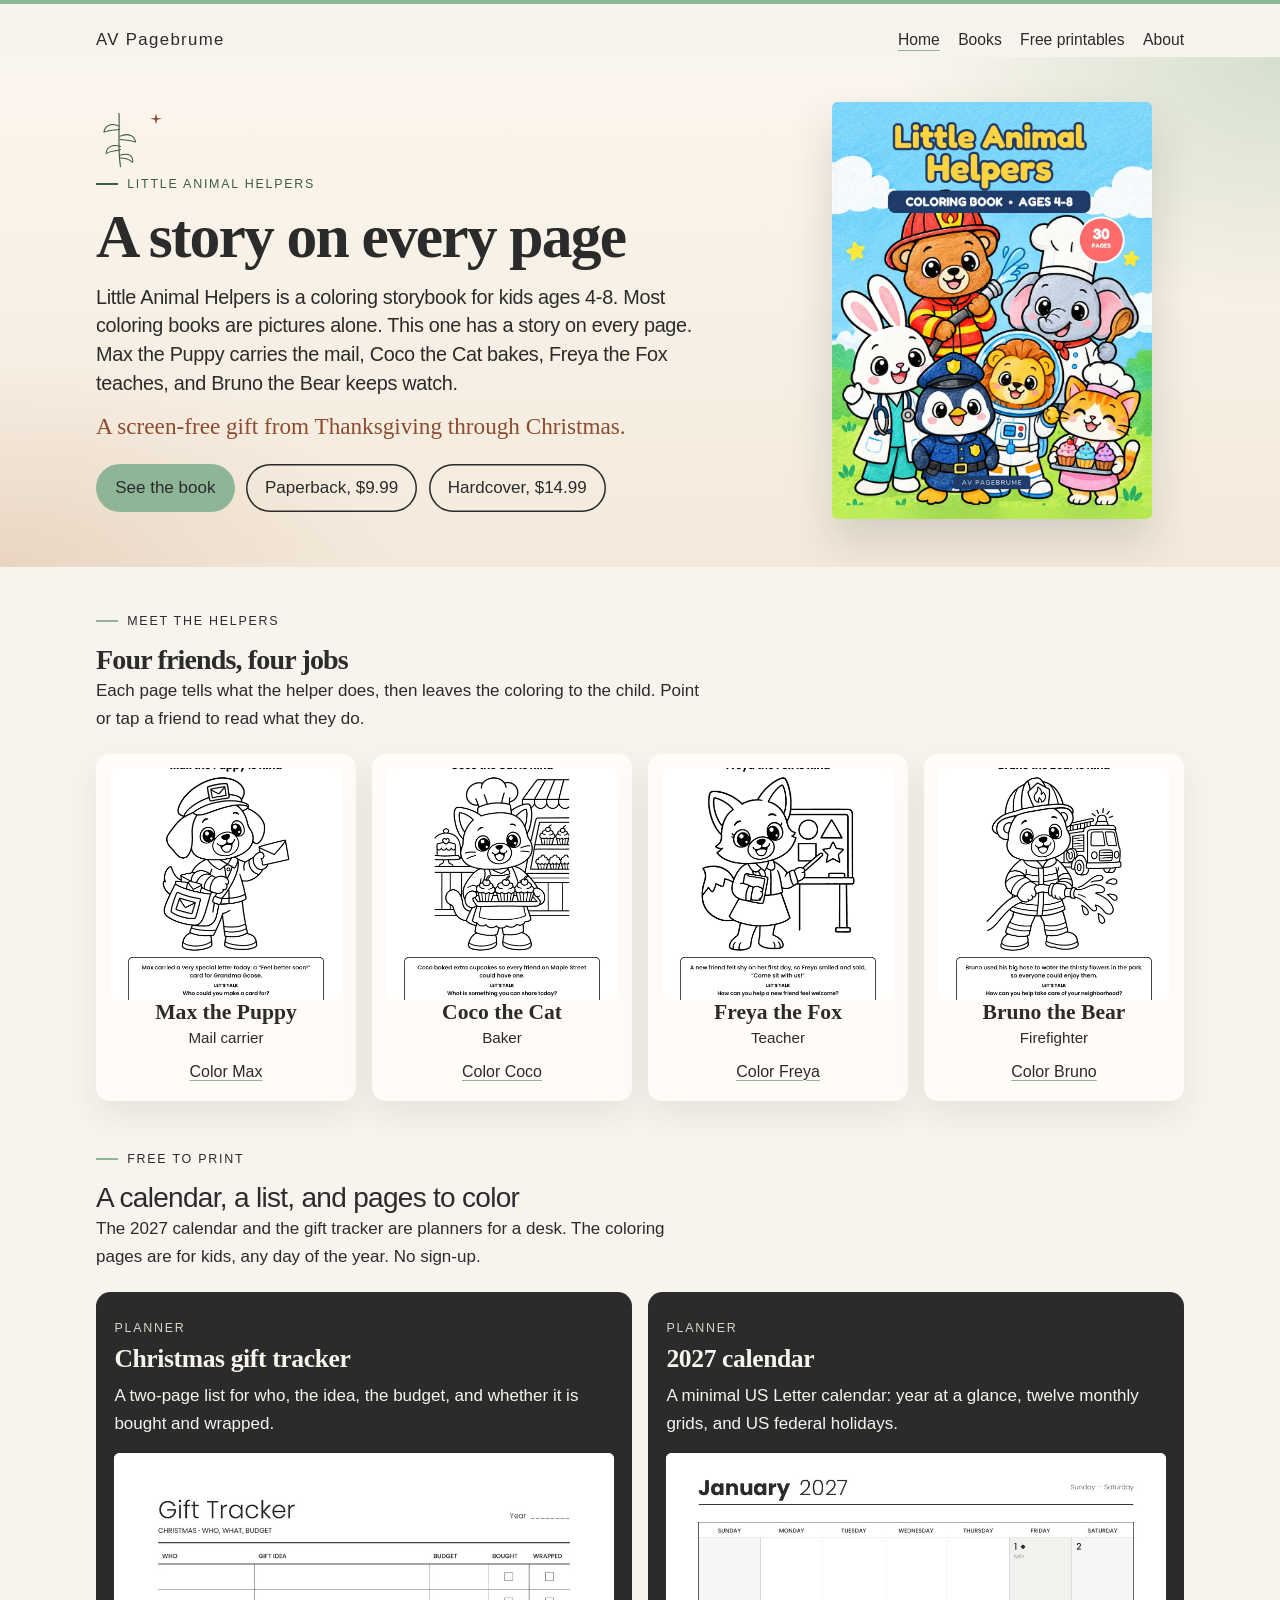
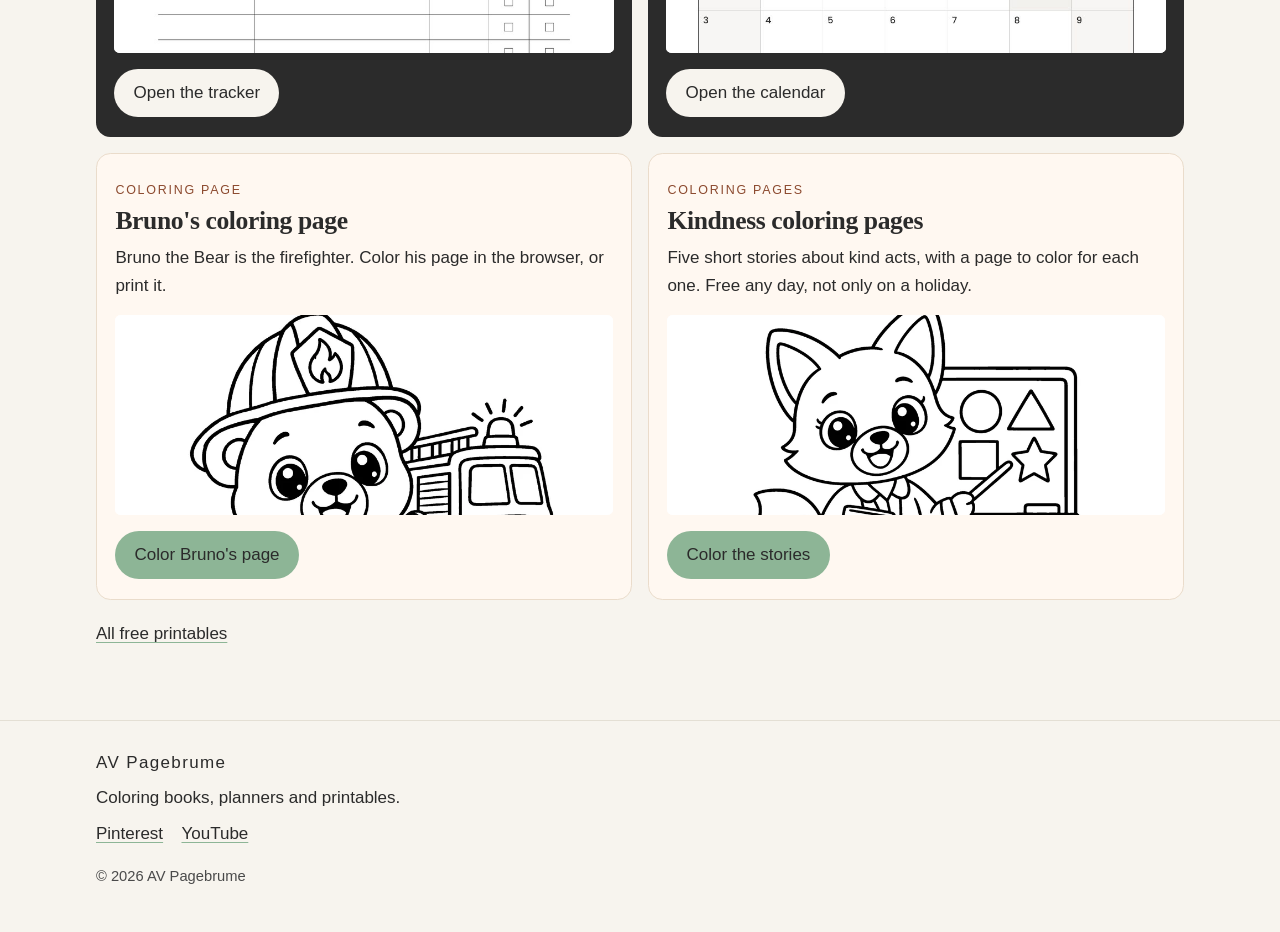
==== commit e9d34e92: "Add a free minimal 2027 calendar printable. Ship the US Letter Sunday-start PDF, a no-signup page wi" ====
--- a/index.html
+++ b/index.html
@@ -189,8 +189,8 @@
 
     <section class="section wrap home-print-section" id="printables" aria-labelledby="print-heading">
       <p class="kicker">Free to print</p>
-      <h2 id="print-heading">A list, a bear, and a kind act</h2>
-      <p class="prose">Three free pages. No sign-up. The gift list is a quiet planner. The coloring pages are for kids, any day of the year.</p>
+      <h2 id="print-heading">A calendar, a list, and pages to color</h2>
+      <p class="prose">The 2027 calendar and the gift tracker are planners for a desk. The coloring pages are for kids, any day of the year. No sign-up.</p>
       <div class="home-prints">
         <article class="home-print is-planner">
           <p class="home-print-kicker">Planner</p>
@@ -200,6 +200,15 @@
             <img src="free-printables/gift-tracker/page-1.jpg" alt="Christmas gift tracker printable with columns for who, gift idea, budget, bought, and wrapped." width="900" height="1165">
           </a>
           <a class="button" href="free-printables/gift-tracker/">Open the tracker</a>
+        </article>
+        <article class="home-print is-planner">
+          <p class="home-print-kicker">Planner</p>
+          <h3>2027 calendar</h3>
+          <p>A minimal US Letter calendar: year at a glance, twelve monthly grids, and US federal holidays.</p>
+          <a href="free-printables/2027-calendar/">
+            <img src="free-printables/2027-calendar/january.jpg" alt="January 2027 monthly calendar printable, Sunday through Saturday, with New Year's Day and Martin Luther King Jr. Day marked." width="935" height="1210">
+          </a>
+          <a class="button" href="free-printables/2027-calendar/">Open the calendar</a>
         </article>
         <article class="home-print is-story">
           <p class="home-print-kicker">Coloring page</p>
--- a/css/styles.css
+++ b/css/styles.css
@@ -465,6 +465,11 @@
     gap: 1.5rem;
   }
 
+  .home-prints {
+    grid-template-columns: repeat(2, minmax(0, 1fr));
+    align-items: stretch;
+  }
+
   .teaser-grid {
     grid-template-columns: repeat(3, minmax(0, 12rem));
   }
@@ -992,7 +997,7 @@
   .helper-portrait { height: 14.5rem; }
 
   .home-prints {
-    grid-template-columns: repeat(3, minmax(0, 1fr));
+    grid-template-columns: repeat(2, minmax(0, 1fr));
     align-items: stretch;
   }
 }
@@ -1014,3 +1019,112 @@
   .hero-cover:hover,
   .teaser-grid a:hover { transform: none; }
 }
+
+/* 2027 calendar page */
+
+.preview-block {
+  margin-top: 2.75rem;
+  padding-top: 2rem;
+  border-top: 1px solid var(--line);
+}
+
+.preview-block > * + * {
+  margin-top: 0.8rem;
+}
+
+.calendar-page .pack > * + * {
+  margin-top: 0.85rem;
+}
+
+.calendar-page .pack h3 {
+  margin-top: 1.35rem;
+}
+
+.calendar-page .pack h3 + p {
+  margin-top: 0.4rem;
+}
+
+@media (max-width: 720px) {
+  .holiday-table {
+    min-width: 0;
+  }
+
+  .holiday-table thead {
+    position: absolute;
+    width: 1px;
+    height: 1px;
+    padding: 0;
+    margin: -1px;
+    overflow: hidden;
+    clip: rect(0, 0, 0, 0);
+    white-space: nowrap;
+    border: 0;
+  }
+
+  .holiday-table,
+  .holiday-table tbody,
+  .holiday-table tr,
+  .holiday-table tbody th,
+  .holiday-table td {
+    display: block;
+    width: auto;
+  }
+
+  .holiday-table tr {
+    padding: 0.8rem 0 0.9rem;
+    border-bottom: 1px solid var(--line);
+  }
+
+  .holiday-table tbody th,
+  .holiday-table td {
+    border: 0;
+    padding: 0.12rem 0;
+  }
+
+  .holiday-table td::before {
+    content: attr(data-label);
+    display: block;
+    margin-top: 0.45rem;
+    font-size: 0.72rem;
+    font-weight: 500;
+    letter-spacing: 0.08em;
+    text-transform: uppercase;
+    color: #4a4a4a;
+  }
+}
+
+.table-scroll {
+  overflow-x: auto;
+  margin-top: 1rem;
+  -webkit-overflow-scrolling: touch;
+}
+
+.holiday-table {
+  width: 100%;
+  min-width: 28rem;
+  border-collapse: collapse;
+  font-size: 0.98rem;
+  line-height: 1.4;
+}
+
+.holiday-table th,
+.holiday-table td {
+  padding: 0.65rem 0.85rem 0.65rem 0;
+  border-bottom: 1px solid var(--line);
+  text-align: left;
+  vertical-align: top;
+}
+
+.holiday-table thead th {
+  font-size: 0.75rem;
+  font-weight: 500;
+  letter-spacing: 0.08em;
+  text-transform: uppercase;
+  color: #4a4a4a;
+}
+
+.holiday-table tbody th {
+  font-weight: 500;
+  width: 40%;
+}
+
